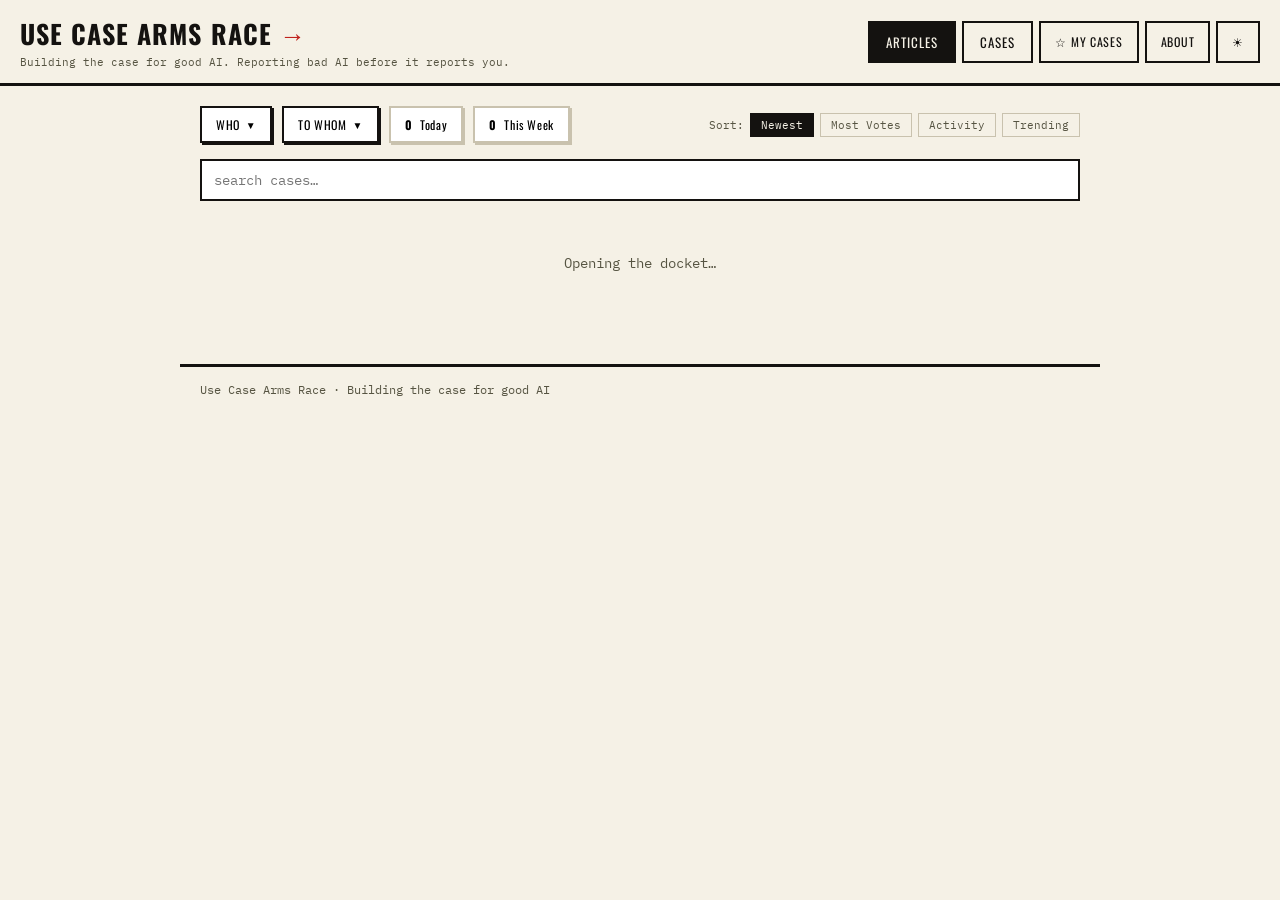
==== index.html @ 47bb909d "UI: popup filters for WHO/TO WHOM, time filters for Today/Week" ====
<!DOCTYPE html>
<html lang="en">
<head>
<meta charset="utf-8">
<meta name="viewport" content="width=device-width, initial-scale=1">
<title>Use Case Arms Race · Building the case for AI</title>
<meta name="description" content="A public docket of AI deployments. Every use case is a case. Every news article is evidence.">
<link rel="preconnect" href="https://fonts.googleapis.com">
<link href="https://fonts.googleapis.com/css2?family=Oswald:wght@500;700&family=Archivo:wght@400;600&family=IBM+Plex+Mono:wght@400;600&display=swap" rel="stylesheet">
<style>
:root{
  --paper:#F5F1E6;
  --ink:#141210;
  --stamp:#C0221C;
  --olive:#565442;
  --line:#C9C2AE;
  --good:#2E6B3F;
  --evil:#8B0000;
  --card:#fff;
  --case-bg:#FFFEF8;
  --case-tab:#D4A84C;
  --article-bg:#fff;
}
[data-theme="dark"]{
  --paper:#141210;
  --ink:#E8E4DC;
  --stamp:#E85A4F;
  --olive:#A8A090;
  --line:#3A3632;
  --good:#4CAF50;
  --evil:#FF6B6B;
  --card:#1E1C18;
  --case-bg:#1A1815;
  --case-tab:#B8860B;
  --article-bg:#1E1C18;
}
*{box-sizing:border-box;margin:0;padding:0}
body{background:var(--paper);color:var(--ink);font-family:'Archivo',sans-serif;font-size:16px;line-height:1.5;
  transition:background .3s,color .3s}
a{color:inherit}
.mono{font-family:'IBM Plex Mono',monospace;font-size:12.5px;letter-spacing:.02em}
.disp{font-family:'Oswald',sans-serif;text-transform:uppercase;letter-spacing:.03em}

header{border-bottom:3px solid var(--ink);padding:14px 20px;display:flex;align-items:center;gap:10px;flex-wrap:wrap;
  justify-content:space-between}
.brand{display:flex;flex-direction:column;gap:2px}
header h1{font-family:'Oswald',sans-serif;font-weight:700;font-size:22px;letter-spacing:.04em;white-space:nowrap}
@media(min-width:600px){header h1{font-size:26px}}
header h1 span{color:var(--stamp)}
header .tag{font-family:'IBM Plex Mono',monospace;font-size:11px;color:var(--olive);line-height:1.3}
header .tag .line2{display:block}
@media(min-width:480px){header .tag .line2{display:inline}}
.hdr-btns{display:flex;gap:6px;flex-shrink:0;flex-wrap:wrap}
.hdr-btn{background:none;border:2px solid var(--ink);color:var(--ink);padding:5px 10px;cursor:pointer;
  font-family:'Oswald',sans-serif;font-size:11px;letter-spacing:.06em;text-transform:uppercase;white-space:nowrap}
@media(min-width:600px){.hdr-btn{padding:6px 14px;font-size:12px}}
.hdr-btn:hover{background:var(--ink);color:var(--paper)}
.hdr-btn.tab.on{background:var(--ink);color:var(--paper)}
.hdr-btn.admin{border-color:var(--stamp);color:var(--stamp)}
main{max-width:920px;margin:0 auto;padding:16px}
@media(min-width:600px){main{padding:20px}}

/* My Cases panel - centered modal */
#myCasesPanel{position:fixed;top:50%;left:50%;transform:translate(-50%,-50%) scale(0.95);width:400px;max-width:90vw;
  max-height:85vh;background:var(--card);border:3px solid var(--ink);z-index:1000;overflow-y:auto;padding:20px;
  opacity:0;pointer-events:none;transition:opacity .2s ease, transform .2s ease;box-shadow:8px 8px 0 rgba(0,0,0,.3)}
#myCasesPanel.open{opacity:1;pointer-events:auto;transform:translate(-50%,-50%) scale(1)}
#myCasesPanel h2{font-family:'Oswald',sans-serif;font-size:18px;margin-bottom:12px;display:flex;justify-content:space-between;align-items:center}
#myCasesPanel .close-btn{background:none;border:none;font-size:24px;cursor:pointer;color:var(--ink)}
#myCasesPanel .share-box{background:var(--paper);border:2px dashed var(--line);padding:16px;margin-bottom:16px;text-align:center}
#myCasesPanel .share-box p{font-size:12px;color:var(--olive);margin-bottom:10px}
#myCasesPanel .share-btn{background:var(--stamp);color:#fff;border:none;padding:10px 20px;cursor:pointer;
  font-family:'Oswald',sans-serif;font-size:12px;letter-spacing:.05em;margin:4px}
#myCasesPanel .share-btn:hover{background:var(--ink)}
#myCasesPanel #qrCode{margin:12px auto;display:none}
#myCasesPanel #qrCode.show{display:block}
#myCasesPanel .my-case{padding:10px 0;border-bottom:1px solid var(--line);cursor:pointer}
#myCasesPanel .my-case:hover{background:var(--paper)}
#myCasesPanel .my-case .num{font-family:'IBM Plex Mono',monospace;font-size:10px;color:var(--stamp)}
#myCasesPanel .my-case .title{font-size:13px;margin-top:2px}
#panelOverlay{position:fixed;top:0;left:0;width:100%;height:100%;background:rgba(0,0,0,.4);z-index:999;display:none}
#panelOverlay.open{display:block}

/* Filter Section - Popup buttons + time filters */
#filterSection{margin-bottom:16px;display:flex;gap:10px;flex-wrap:wrap;align-items:center}
.filter-popup-btn{background:var(--card);border:2px solid var(--ink);padding:8px 14px;cursor:pointer;
  font-family:'Oswald',sans-serif;font-size:12px;letter-spacing:.05em;display:flex;align-items:center;gap:6px;
  position:relative;box-shadow:2px 2px 0 var(--ink)}
.filter-popup-btn:hover{background:var(--paper)}
.filter-popup-btn.active{background:var(--ink);color:var(--paper)}
.filter-popup-btn .arrow{font-size:10px;transition:transform .2s}
.filter-popup-btn.open .arrow{transform:rotate(180deg)}
.filter-popup-btn .badge{background:var(--stamp);color:#fff;font-size:9px;padding:2px 6px;border-radius:10px;margin-left:4px}

/* Filter dropdowns */
.filter-dropdown{position:absolute;top:100%;left:0;min-width:200px;max-height:300px;overflow-y:auto;
  background:var(--card);border:2px solid var(--ink);box-shadow:4px 4px 0 var(--ink);z-index:100;
  display:none;margin-top:4px}
.filter-dropdown.open{display:block}
.filter-dropdown .filter-item{padding:10px 14px;cursor:pointer;font-family:'Archivo',sans-serif;font-size:13px;
  border-bottom:1px solid var(--line);display:flex;justify-content:space-between;align-items:center}
.filter-dropdown .filter-item:hover{background:var(--paper)}
.filter-dropdown .filter-item.on{background:var(--stamp);color:#fff}
.filter-dropdown .filter-item .count{font-family:'IBM Plex Mono',monospace;font-size:11px;opacity:.7}

/* Time filter buttons */
.time-filter{background:var(--card);border:2px solid var(--line);padding:8px 14px;cursor:pointer;
  font-family:'Oswald',sans-serif;font-size:12px;letter-spacing:.05em;box-shadow:2px 2px 0 var(--line)}
.time-filter:hover{border-color:var(--ink);box-shadow:2px 2px 0 var(--ink)}
.time-filter.on{background:var(--ink);color:var(--paper);border-color:var(--ink)}
.time-filter .num{font-weight:700;margin-right:4px}

#sortBar{display:flex;gap:6px;flex-wrap:wrap;align-items:center;margin-left:auto}
.sort-label{font-family:'IBM Plex Mono',monospace;font-size:11px;color:var(--olive)}
.sort-btn{background:none;border:1.5px solid var(--line);padding:4px 10px;font-family:'IBM Plex Mono',monospace;
  font-size:11px;cursor:pointer;color:var(--olive)}
.sort-btn:hover{border-color:var(--ink);color:var(--ink)}
.sort-btn.on{background:var(--ink);color:var(--paper);border-color:var(--ink)}

/* controls */
#controls{display:flex;gap:8px;align-items:center;margin-bottom:12px;flex-wrap:wrap}
#q{flex:1;min-width:220px;border:2px solid var(--ink);background:var(--card);color:var(--ink);padding:10px 12px;
  font-family:'IBM Plex Mono',monospace;font-size:14px}
#q:focus{outline:3px solid var(--stamp);outline-offset:1px}
.tab{border:2px solid var(--ink);background:transparent;color:var(--ink);padding:9px 16px;cursor:pointer;
  font-family:'Oswald',sans-serif;font-size:13px;letter-spacing:.08em;text-transform:uppercase}
.tab.on{background:var(--ink);color:var(--paper)}

/* ═══════════════════════════════════════════════════════════════════════════
   ARTICLE CARDS - Evidence filed into cases
   ═══════════════════════════════════════════════════════════════════════════ */
.article{background:var(--article-bg);border:1px solid var(--line);margin:12px 0;position:relative;
  box-shadow:2px 2px 0 var(--line);cursor:pointer}
.article:hover{box-shadow:3px 3px 0 var(--stamp)}
.article-inner{padding:16px 16px 12px;display:grid;grid-template-columns:80px 1fr;gap:14px}

/* Red filing stamp */
.article-stamp{background:var(--stamp);color:#fff;padding:8px 6px;text-align:center;
  font-family:'Oswald',sans-serif;transform:rotate(-3deg);align-self:start;line-height:1.1}
.article-stamp .label{font-size:8px;letter-spacing:.15em;opacity:.9}
.article-stamp .date{font-size:14px;font-weight:700;margin-top:2px}
.article-stamp .src{font-size:9px;margin-top:4px;opacity:.85;max-width:70px;overflow:hidden;text-overflow:ellipsis;white-space:nowrap}

.article-body h3{font-size:16px;font-weight:600;margin-bottom:4px;line-height:1.3}
.article-body .case-link{font-family:'Oswald',sans-serif;font-size:12px;letter-spacing:.05em;color:var(--olive);
  text-transform:uppercase;margin-bottom:6px;display:inline-block}
.article-body .case-link:hover{color:var(--stamp)}
.article-body p{font-size:14px;color:var(--olive);margin-bottom:8px;line-height:1.5}
.article-body .source-link{font-family:'IBM Plex Mono',monospace;font-size:11px;color:var(--stamp);
  text-decoration:none;display:inline-flex;align-items:center;gap:4px}
.article-body .source-link:hover{text-decoration:underline}

/* Action bar for articles */
.article-actions{display:flex;gap:6px;padding:10px 16px;border-top:1px dashed var(--line);background:rgba(0,0,0,.02)}
.act-btn{background:none;border:1.5px solid var(--ink);color:var(--ink);padding:5px 10px;cursor:pointer;
  font-family:'IBM Plex Mono',monospace;font-size:11px;display:flex;align-items:center;gap:4px}
.act-btn:hover{background:var(--ink);color:var(--paper)}
.act-btn.good{border-color:var(--good);color:var(--good)}
.act-btn.good:hover,.act-btn.good.on{background:var(--good);color:#fff}
.act-btn.evil{border-color:var(--evil);color:var(--evil)}
.act-btn.evil:hover,.act-btn.evil.on{background:var(--evil);color:#fff}
.act-btn.fake{border-color:var(--olive);color:var(--olive)}
.act-btn.fake:hover,.act-btn.fake.on{background:var(--olive);color:#fff}
.act-btn.track.on{background:var(--ink);color:var(--paper)}

/* ═══════════════════════════════════════════════════════════════════════════
   CASE CARDS - The docket folders
   ═══════════════════════════════════════════════════════════════════════════ */
.case-card{background:var(--case-bg);border:2px solid var(--ink);margin:14px 0;position:relative;
  box-shadow:4px 4px 0 var(--ink)}
.case-card::before{content:'';position:absolute;top:-12px;left:20px;right:60%;height:12px;
  background:var(--case-tab);border:2px solid var(--ink);border-bottom:none;border-radius:4px 4px 0 0}
.case-card-inner{padding:20px}
.case-card .case-num{font-family:'Oswald',sans-serif;font-size:13px;color:var(--stamp);letter-spacing:.1em}
.case-card h2{font-family:'Oswald',sans-serif;font-size:20px;text-transform:uppercase;margin:4px 0 8px;line-height:1.2}
.case-card .case-meta{font-family:'IBM Plex Mono',monospace;font-size:12px;color:var(--olive);margin-bottom:12px}
.case-card-actions{display:flex;gap:8px;flex-wrap:wrap;padding:14px 20px;border-top:2px solid var(--ink);background:rgba(0,0,0,.03)}

/* Case rows in list view */
.caserow{border:2px solid var(--ink);background:var(--case-bg);margin:10px 0;padding:14px 16px;
  cursor:pointer;position:relative;box-shadow:3px 3px 0 var(--ink)}
.caserow::before{content:'';position:absolute;top:-8px;left:16px;width:50px;height:8px;
  background:var(--case-tab);border:2px solid var(--ink);border-bottom:none;border-radius:3px 3px 0 0}
.caserow:hover{box-shadow:4px 4px 0 var(--stamp)}
.caserow .num{font-family:'Oswald',sans-serif;color:var(--stamp);font-weight:700;font-size:12px;letter-spacing:.1em}
.caserow .t{font-family:'Oswald',sans-serif;font-size:15px;text-transform:uppercase;margin:4px 0}
.caserow .c{font-family:'IBM Plex Mono',monospace;font-size:11px;color:var(--olive)}

/* ═══════════════════════════════════════════════════════════════════════════
   DRAWER PANEL
   ═══════════════════════════════════════════════════════════════════════════ */
#drawer{position:fixed;inset:0;background:rgba(20,18,16,.65);display:none;z-index:10;
  justify-content:center;align-items:flex-start;padding:20px}
#drawer.open{display:flex}
#dpanel{width:min(720px,95%);max-height:calc(100vh - 40px);background:var(--paper);
  border:3px solid var(--ink);overflow-y:auto;padding:0;box-shadow:8px 8px 0 rgba(0,0,0,.3)}
.drawer-header{padding:16px 20px;border-bottom:2px solid var(--ink);display:flex;justify-content:space-between;align-items:center}
.drawer-header .close{font-family:'IBM Plex Mono',monospace;border:2px solid var(--ink);
  background:transparent;color:var(--ink);padding:4px 10px;cursor:pointer}
.drawer-header .close:hover{background:var(--ink);color:var(--paper)}
.drawer-body{padding:20px}

/* Article detail in drawer */
.article-detail{background:var(--article-bg);border:2px solid var(--ink);padding:20px;margin-bottom:20px}
.article-detail .stamp-row{display:flex;gap:12px;align-items:center;margin-bottom:12px}
.article-detail .stamp-badge{background:var(--stamp);color:#fff;padding:6px 12px;font-family:'Oswald',sans-serif;
  font-size:11px;letter-spacing:.1em}
.article-detail h3{font-size:20px;margin-bottom:10px;line-height:1.3}
.article-detail .summary{font-size:15px;color:var(--olive);margin-bottom:12px;line-height:1.6}
.article-detail .quote{border-left:4px solid var(--stamp);padding-left:14px;font-style:italic;
  margin:16px 0;color:var(--ink);font-size:14px}
.article-detail .read-link{display:inline-block;margin-top:8px;padding:8px 16px;background:var(--ink);
  color:var(--paper);text-decoration:none;font-family:'Oswald',sans-serif;font-size:13px;letter-spacing:.08em}
.article-detail .read-link:hover{background:var(--stamp)}

/* Sections */
.sect{font-family:'Oswald',sans-serif;font-size:13px;letter-spacing:.12em;text-transform:uppercase;
  color:var(--olive);margin:24px 0 10px;border-bottom:2px solid var(--ink);padding-bottom:6px}

/* Comments */
.comment-form{display:flex;gap:8px;margin-bottom:16px}
.comment-form textarea{flex:1;padding:10px;border:2px solid var(--ink);background:var(--card);
  font-family:'IBM Plex Mono',monospace;font-size:13px;color:var(--ink);resize:vertical}
.comment-submit{background:var(--ink);color:var(--paper);border:none;padding:10px 16px;cursor:pointer;
  font-family:'Oswald',sans-serif;font-size:12px;letter-spacing:.08em;white-space:nowrap}
.comment-submit:hover{background:var(--stamp)}
.comment-submit:disabled{opacity:.5;cursor:not-allowed}
.comment{border:1px solid var(--line);padding:12px;margin-bottom:10px;background:var(--card)}
.comment-body{font-size:14px;line-height:1.5;margin-bottom:8px}
.comment-actions{display:flex;gap:6px;align-items:center;flex-wrap:wrap}
.cm-btn{background:none;border:1px solid var(--line);padding:3px 8px;cursor:pointer;
  font-family:'IBM Plex Mono',monospace;font-size:10px;display:flex;align-items:center;gap:3px}
.cm-btn:hover{border-color:var(--ink)}
.cm-btn.good{color:var(--good);border-color:var(--good)}
.cm-btn.good:hover,.cm-btn.good.on{background:var(--good);color:#fff}
.cm-btn.evil{color:var(--evil);border-color:var(--evil)}
.cm-btn.evil:hover,.cm-btn.evil.on{background:var(--evil);color:#fff}
.cm-btn.fake{color:var(--olive);border-color:var(--olive)}
.cm-btn.fake:hover,.cm-btn.fake.on{background:var(--olive);color:#fff}
.cm-btn.delete{color:var(--stamp);border-color:var(--stamp)}
.cm-btn.delete:hover{background:var(--stamp);color:#fff}

/* Submit correction modal */
#submitModal, #aboutModal{display:none;position:fixed;inset:0;background:rgba(20,18,16,.8);z-index:25;align-items:center;justify-content:center}
#submitModal.open, #aboutModal.open{display:flex}
.submit-box{max-width:520px;width:90%;background:var(--paper);border:3px solid var(--ink);padding:24px;max-height:90vh;overflow-y:auto}
.submit-box h3{font-family:'Oswald',sans-serif;font-size:20px;margin-bottom:16px}
.submit-box label{display:block;font-family:'Oswald',sans-serif;font-size:12px;letter-spacing:.1em;margin:12px 0 4px}
.submit-box input,.submit-box select,.submit-box textarea{width:100%;padding:10px;border:2px solid var(--ink);
  background:var(--card);font-family:'IBM Plex Mono',monospace;font-size:13px;color:var(--ink)}
.submit-box .action-type{display:flex;gap:8px;margin:16px 0}
.submit-box .action-type button{flex:1;padding:12px;border:2px solid var(--ink);background:none;cursor:pointer;
  font-family:'Oswald',sans-serif;font-size:12px;letter-spacing:.08em}
.submit-box .action-type button:hover,.submit-box .action-type button.on{background:var(--ink);color:var(--paper)}
.submit-box .btn-row{display:flex;gap:12px;margin-top:20px}
.submit-box .btn-row button{padding:12px 20px;font-family:'Oswald',sans-serif;font-size:14px;cursor:pointer}
.submit-box .primary{background:var(--ink);color:var(--paper);border:none}
.submit-box .secondary{background:none;border:2px solid var(--ink)}
#submitStatus{margin-top:12px;font-family:'IBM Plex Mono',monospace;font-size:12px}

.empty{padding:40px 0;text-align:center;font-family:'IBM Plex Mono',monospace;color:var(--olive);font-size:14px}
footer{max-width:920px;margin:30px auto;padding:14px 20px;border-top:3px solid var(--ink);
  font-family:'IBM Plex Mono',monospace;font-size:12px;color:var(--olive)}
</style>
</head>
<body>
<header>
  <div class="brand">
    <h1>USE CASE ARMS RACE<span> →</span></h1>
    <div class="tag">Building the case for good AI.<span class="line2"> Reporting bad AI before it reports you.</span></div>
  </div>
  <div class="hdr-btns">
    <button class="hdr-btn tab on" id="tab-articles">Articles</button>
    <button class="hdr-btn tab" id="tab-cases">Cases</button>
    <button class="hdr-btn" id="myCasesBtn">☆ My Cases</button>
    <button class="hdr-btn" id="aboutBtn">About</button>
    <button class="hdr-btn" id="themeToggle">☀</button>
    <button class="hdr-btn admin" id="adminBtn" style="display:none">ADMIN</button>
  </div>
</header>

<!-- My Cases panel -->
<div id="panelOverlay"></div>
<div id="myCasesPanel">
  <h2>MY CASE FILE <button class="close-btn" id="closeMyCases">×</button></h2>
  <div class="share-box">
    <p>Sync your case file to another device:</p>
    <button class="share-btn" id="showQRCode">📱 Show QR Code</button>
    <button class="share-btn" id="shareCaseFile">⛓ Copy Link</button>
    <canvas id="qrCode" width="180" height="180"></canvas>
    <div id="shareLink" style="margin-top:8px;font-family:'IBM Plex Mono',monospace;font-size:10px;word-break:break-all"></div>
  </div>
  <div id="myCasesList"><p style="color:var(--olive);font-size:12px">Track cases to build your file.</p></div>
</div>

<!-- About modal -->
<div id="aboutModal" class="modal">
  <div class="submit-box" style="max-width:500px;position:relative">
    <button class="close-btn" id="closeAboutX" style="position:absolute;top:10px;right:14px;background:none;border:none;font-size:24px;cursor:pointer;color:var(--ink)">×</button>
    <h3>ABOUT USE CASE ARMS RACE</h3>
    <p style="font-size:14px;line-height:1.6;margin-bottom:12px">
      <strong>The AI Arms Race is here.</strong> Every week, new AI systems are deployed to surveil, score, manipulate, and decide.
      This is the public docket—tracking what AI does to people, before it's normalized.
    </p>
    <p style="font-size:14px;line-height:1.6;margin-bottom:12px">
      <strong>Cases</strong> = VERB + OBJECT + INSTRUMENT<br>
      <em>"SURVEIL WORKERS · WITH EMOTION RECOGNITION"</em>
    </p>
    <p style="font-size:14px;line-height:1.6;margin-bottom:12px">
      <strong>Articles</strong> are news events filed as evidence. Vote good, evil, or fake. Track cases you care about.
      Submit corrections to improve the docket.
    </p>
    <p style="font-size:14px;line-height:1.6;margin-bottom:16px">
      <strong>Your case file is anonymous.</strong> Share it across devices without logging in.
      Report it before it reports you.
    </p>
    <button class="primary" id="closeAbout">GOT IT</button>
  </div>
</div>

<main>
  <div id="filterSection">
    <button class="filter-popup-btn" id="whoBtn">
      WHO <span class="arrow">▼</span>
      <div class="filter-dropdown" id="whoDropdown"></div>
    </button>
    <button class="filter-popup-btn" id="whomBtn">
      TO WHOM <span class="arrow">▼</span>
      <div class="filter-dropdown" id="whomDropdown"></div>
    </button>
    <button class="time-filter" id="todayFilter">
      <span class="num" id="todayNum">0</span> Today
    </button>
    <button class="time-filter" id="weekFilter">
      <span class="num" id="weekNum">0</span> This Week
    </button>
    <div id="sortBar">
      <span class="sort-label">Sort:</span>
      <button class="sort-btn on" data-sort="newest">Newest</button>
      <button class="sort-btn" data-sort="votes">Most Votes</button>
      <button class="sort-btn" data-sort="activity">Activity</button>
      <button class="sort-btn" data-sort="trending">Trending</button>
    </div>
  </div>

  <div id="controls">
    <input id="q" type="search" placeholder="search cases…" aria-label="Search">
  </div>

  <div id="feed"><div class="empty">Opening the docket…</div></div>
</main>

<footer>
  Use Case Arms Race · Building the case for good AI
</footer>

<div id="drawer" role="dialog" aria-modal="true">
  <div id="dpanel"></div>
</div>

<!-- Submit Correction Modal -->
<div id="submitModal">
  <div class="submit-box">
    <h3>SUBMIT CORRECTION</h3>
    <p style="font-size:13px;color:var(--olive);margin-bottom:16px">Suggest a better case title for this article.</p>

    <label>VERB (what the AI does)</label>
    <input id="subVerb" type="text" placeholder="e.g., surveil, generate, moderate">

    <label>OBJECT (who/what is affected)</label>
    <input id="subObject" type="text" placeholder="e.g., workers, images, applicants">

    <label>INSTRUMENT (the AI technology)</label>
    <input id="subInstrument" type="text" placeholder="e.g., facial recognition, large language models">

    <label>ACTION</label>
    <div class="action-type">
      <button data-action="correct" class="on">Correct this case</button>
      <button data-action="new">Create new case</button>
      <button data-action="copy">Copy to existing</button>
    </div>

    <div id="copyTarget" style="display:none">
      <label>TARGET CASE NUMBER</label>
      <input id="subTargetCase" type="number" placeholder="e.g., 142">
    </div>

    <label>REASON (optional)</label>
    <textarea id="subReason" rows="2" placeholder="Why is this better?"></textarea>

    <div class="btn-row">
      <button class="primary" id="submitCorrection">SUBMIT</button>
      <button class="secondary" id="cancelSubmit">CANCEL</button>
    </div>
    <div id="submitStatus"></div>
  </div>
</div>

<script type="module">
import { createClient } from 'https://esm.sh/@supabase/supabase-js@2';

const SUPABASE_URL = 'https://znhsnishdqrmumxbgobq.supabase.co';
const ANON_KEY = 'eyJhbGciOiJIUzI1NiIsInR5cCI6IkpXVCJ9.eyJpc3MiOiJzdXBhYmFzZSIsInJlZiI6InpuaHNuaXNoZHFybXVteGJnb2JxIiwicm9sZSI6ImFub24iLCJpYXQiOjE3ODQwNzEwNjMsImV4cCI6MjA5OTY0NzA2M30.k22R9kcbLCp9OyTVBb7DaUbk_Gdghnu-YGKUYc834Rs';

const sb = createClient(SUPABASE_URL, ANON_KEY);
const $ = s => document.querySelector(s);
const $$ = s => document.querySelectorAll(s);
let USER = null, MODE = 'articles', MY_VOTES = new Map(), MY_TRACKS = new Set();
let ALL_CASES = [], TOP_SUBJECTS = [], ACTIVE_TAG = null, SORT_BY = 'newest';

const esc = s => String(s ?? '').replace(/[&<>"']/g, c => ({'&':'&amp;','<':'&lt;','>':'&gt;','"':'&quot;',"'":'&#39;'}[c]));
const ago = d => { const s=(Date.now()-new Date(d))/1e3;
  if(s<3600) return `${Math.max(1,s/60|0)}m`; if(s<86400) return `${s/3600|0}h`; return `${s/86400|0}d`; };
const fmtDate = d => new Date(d).toLocaleDateString('en-US', {month:'short', day:'numeric'});

// Theme
function setTheme(t){
  document.body.dataset.theme = t;
  localStorage.setItem('ucar-theme', t);
  $('#themeToggle').textContent = t === 'dark' ? '☾' : '☀';
}
$('#themeToggle').onclick = () => setTheme(document.body.dataset.theme === 'dark' ? 'light' : 'dark');
setTheme(localStorage.getItem('ucar-theme') || 'light');

// My Cases Panel
$('#myCasesBtn').onclick = () => { $('#myCasesPanel').classList.add('open'); $('#panelOverlay').classList.add('open'); updateMyCasesList(); };
$('#closeMyCases').onclick = () => { $('#myCasesPanel').classList.remove('open'); $('#panelOverlay').classList.remove('open'); };
$('#panelOverlay').onclick = () => { $('#myCasesPanel').classList.remove('open'); $('#panelOverlay').classList.remove('open'); };

function updateMyCasesList(){
  const list = $('#myCasesList');
  if(MY_TRACKS.size === 0){
    list.innerHTML = '<p style="color:var(--olive);font-size:12px">Track cases to build your file.</p>';
    return;
  }
  const tracked = ALL_CASES.filter(c => MY_TRACKS.has(c.id));
  list.innerHTML = tracked.map(c => `
    <div class="my-case" data-case="${c.id}">
      <div class="num">CASE #${c.case_number}</div>
      <div class="title">${esc(c.title_render)}</div>
    </div>
  `).join('') || '<p style="color:var(--olive);font-size:12px">Loading...</p>';
  list.querySelectorAll('.my-case').forEach(el => el.onclick = () => {
    $('#myCasesPanel').classList.remove('open');
    $('#panelOverlay').classList.remove('open');
    openCase(el.dataset.case);
  });
}

// Share case file - copy link
$('#shareCaseFile').onclick = () => {
  const ids = [...MY_TRACKS];
  if(ids.length === 0){ $('#shareLink').textContent = 'Track some cases first!'; return; }
  const code = btoa(JSON.stringify(ids)).replace(/=/g,'');
  const url = `${location.origin}?import=${code}`;
  navigator.clipboard.writeText(url).then(() => {
    $('#shareLink').innerHTML = `<span style="color:var(--good)">✓ Link copied!</span>`;
  }).catch(() => {
    $('#shareLink').textContent = url;
  });
};

// Share case file - QR code
$('#showQRCode').onclick = () => {
  const ids = [...MY_TRACKS];
  if(ids.length === 0){ $('#shareLink').textContent = 'Track some cases first!'; return; }
  const code = btoa(JSON.stringify(ids)).replace(/=/g,'');
  const url = `${location.origin}?import=${code}`;

  const canvas = $('#qrCode');
  canvas.classList.add('show');
  generateQR(canvas, url);
  $('#shareLink').innerHTML = `<span style="color:var(--olive)">Scan with your phone camera</span>`;
};

// Simple QR code generator (uses canvas)
function generateQR(canvas, text) {
  // Use a lightweight QR library loaded from CDN
  if(!window.QRCode) {
    const script = document.createElement('script');
    script.src = 'https://cdn.jsdelivr.net/npm/qrcode@1.5.3/build/qrcode.min.js';
    script.onload = () => QRCode.toCanvas(canvas, text, { width: 180, margin: 2 });
    document.head.appendChild(script);
  } else {
    QRCode.toCanvas(canvas, text, { width: 180, margin: 2 });
  }
}

// Import shared case file
const importParam = new URLSearchParams(location.search).get('import');
if(importParam){
  try {
    const ids = JSON.parse(atob(importParam));
    if(Array.isArray(ids)) ids.forEach(id => MY_TRACKS.add(id));
    localStorage.setItem('ucar-tracks', JSON.stringify([...MY_TRACKS]));
    history.replaceState(null, '', location.pathname);
  } catch(e){}
}

// About modal
$('#aboutBtn').onclick = () => $('#aboutModal').classList.add('open');
$('#closeAbout').onclick = () => $('#aboutModal').classList.remove('open');
$('#closeAboutX').onclick = () => $('#aboutModal').classList.remove('open');
$('#aboutModal').onclick = e => { if(e.target.id === 'aboutModal') $('#aboutModal').classList.remove('open'); };

// Admin
let ADMIN_KEY = localStorage.getItem('ucar-admin-key') || '';
if(ADMIN_KEY || location.search.includes('admin')) $('#adminBtn').style.display = 'block';

async function boot(){
  let { data:{ session } } = await sb.auth.getSession();
  if(!session) ({ data:{ session } } = await sb.auth.signInAnonymously());
  USER = session?.user ?? null;

  // Load all cases for My Cases panel
  const { data: cases } = await sb.from('cases')
    .select('id, case_number, title_render')
    .eq('status','live');
  ALL_CASES = cases || [];

  if(USER){
    const { data: v } = await sb.from('votes').select('case_id, kind');
    (v??[]).forEach(r => MY_VOTES.set(r.case_id, r.kind));
    const { data: t } = await sb.from('tracks').select('case_id');
    (t??[]).forEach(r => MY_TRACKS.add(r.case_id));
    // Also load from localStorage for cross-device sync
    try {
      const stored = JSON.parse(localStorage.getItem('ucar-tracks')||'[]');
      stored.forEach(id => MY_TRACKS.add(id));
    } catch(e){}
  }

  loadFilters();
  loadFeed();
}

// Filter state - WHO, TO WHOM popups + time filters
let ALL_COMPANIES = [], ALL_OBJECTS = [], TODAY_COUNT = 0, WEEK_COUNT = 0;
let ACTIVE_WHO = null, ACTIVE_WHOM = null, TIME_FILTER = null; // 'today' | 'week' | null

async function loadFilters(){
  const now = new Date();
  const todayStart = new Date(now.getFullYear(), now.getMonth(), now.getDate()).toISOString();
  const weekStart = new Date(now - 7*24*60*60*1000).toISOString();

  const [todayRes, weekRes, filingsRes, casesRes] = await Promise.all([
    sb.from('filings').select('id', {count:'exact', head:true}).eq('status','live').gte('created_at', todayStart),
    sb.from('filings').select('id', {count:'exact', head:true}).eq('status','live').gte('created_at', weekStart),
    sb.from('filings').select('subject').eq('status','live').not('subject','is',null),
    sb.from('cases').select('object_class_id, vocab_terms!cases_object_class_id_fkey(term)').eq('status','live')
  ]);

  TODAY_COUNT = todayRes.count || 0;
  WEEK_COUNT = weekRes.count || 0;

  // WHO - companies/subjects
  const subjectCounts = {};
  (filingsRes.data||[]).forEach(f => { if(f.subject) subjectCounts[f.subject] = (subjectCounts[f.subject]||0)+1; });
  ALL_COMPANIES = Object.entries(subjectCounts).sort((a,b)=>b[1]-a[1]);

  // TO WHOM - objects
  const objectCounts = {};
  (casesRes.data||[]).forEach(c => {
    const obj = c['vocab_terms!cases_object_class_id_fkey']?.term;
    if(obj) objectCounts[obj] = (objectCounts[obj]||0)+1;
  });
  ALL_OBJECTS = Object.entries(objectCounts).sort((a,b)=>b[1]-a[1]);

  renderFilters();
  wireFilterEvents();
}

function renderFilters(){
  // Update counts
  $('#todayNum').textContent = TODAY_COUNT;
  $('#weekNum').textContent = WEEK_COUNT;

  // WHO dropdown
  const whoDropdown = $('#whoDropdown');
  whoDropdown.innerHTML = ALL_COMPANIES.map(([name, count]) =>
    `<div class="filter-item ${ACTIVE_WHO===name?'on':''}" data-who="${esc(name)}">
      ${esc(name)} <span class="count">${count}</span>
    </div>`
  ).join('') || '<div class="filter-item" style="color:var(--olive)">No companies yet</div>';

  // TO WHOM dropdown
  const whomDropdown = $('#whomDropdown');
  whomDropdown.innerHTML = ALL_OBJECTS.map(([name, count]) =>
    `<div class="filter-item ${ACTIVE_WHOM===name?'on':''}" data-whom="${esc(name)}">
      ${esc(name)} <span class="count">${count}</span>
    </div>`
  ).join('') || '<div class="filter-item" style="color:var(--olive)">No objects yet</div>';

  // Update button states
  $('#whoBtn').classList.toggle('active', !!ACTIVE_WHO);
  $('#whomBtn').classList.toggle('active', !!ACTIVE_WHOM);
  $('#todayFilter').classList.toggle('on', TIME_FILTER === 'today');
  $('#weekFilter').classList.toggle('on', TIME_FILTER === 'week');

  // Add badges for active filters
  const whoBadge = ACTIVE_WHO ? `<span class="badge">${esc(ACTIVE_WHO)}</span>` : '';
  $('#whoBtn').innerHTML = `WHO ${whoBadge}<span class="arrow">▼</span><div class="filter-dropdown" id="whoDropdown">${whoDropdown.innerHTML}</div>`;

  const whomBadge = ACTIVE_WHOM ? `<span class="badge">${esc(ACTIVE_WHOM)}</span>` : '';
  $('#whomBtn').innerHTML = `TO WHOM ${whomBadge}<span class="arrow">▼</span><div class="filter-dropdown" id="whomDropdown">${whomDropdown.innerHTML}</div>`;

  wireDropdownClicks();
}

function wireFilterEvents(){
  // Popup toggles
  $('#whoBtn').onclick = (e) => {
    if(e.target.closest('.filter-dropdown')) return;
    e.stopPropagation();
    closeAllDropdowns();
    $('#whoBtn').classList.toggle('open');
    $('#whoDropdown').classList.toggle('open');
  };
  $('#whomBtn').onclick = (e) => {
    if(e.target.closest('.filter-dropdown')) return;
    e.stopPropagation();
    closeAllDropdowns();
    $('#whomBtn').classList.toggle('open');
    $('#whomDropdown').classList.toggle('open');
  };

  // Time filters
  $('#todayFilter').onclick = () => {
    TIME_FILTER = TIME_FILTER === 'today' ? null : 'today';
    renderFilters();
    loadFeed();
  };
  $('#weekFilter').onclick = () => {
    TIME_FILTER = TIME_FILTER === 'week' ? null : 'week';
    renderFilters();
    loadFeed();
  };

  // Close dropdowns on outside click
  document.addEventListener('click', closeAllDropdowns);
}

function wireDropdownClicks(){
  // WHO items
  $$('#whoDropdown .filter-item[data-who]').forEach(el => {
    el.onclick = (e) => {
      e.stopPropagation();
      ACTIVE_WHO = ACTIVE_WHO === el.dataset.who ? null : el.dataset.who;
      ACTIVE_TAG = ACTIVE_WHO; // For compatibility with existing feed filter
      closeAllDropdowns();
      renderFilters();
      loadFeed();
    };
  });
  // TO WHOM items
  $$('#whomDropdown .filter-item[data-whom]').forEach(el => {
    el.onclick = (e) => {
      e.stopPropagation();
      ACTIVE_WHOM = ACTIVE_WHOM === el.dataset.whom ? null : el.dataset.whom;
      ACTIVE_TAG = ACTIVE_WHOM; // For compatibility
      closeAllDropdowns();
      renderFilters();
      loadFeed();
    };
  });
}

function closeAllDropdowns(){
  $$('.filter-popup-btn').forEach(b => b.classList.remove('open'));
  $$('.filter-dropdown').forEach(d => d.classList.remove('open'));
}

// ═══════════════════════════════════════════════════════════════════════════
// ARTICLE CARD (for feed)
// ═══════════════════════════════════════════════════════════════════════════
function articleCard(a, c){
  const vote = c ? MY_VOTES.get(c.id) : null;
  const tracked = c ? MY_TRACKS.has(c.id) : false;
  const domain = a.source_domain || 'source';

  return `<div class="article" data-article="${a.id}" data-case="${c?.id || ''}">
    <div class="article-inner">
      <div class="article-stamp">
        <div class="label">FILED</div>
        <div class="date">${fmtDate(a.created_at)}</div>
        <div class="src">${esc(domain)}</div>
      </div>
      <div class="article-body">
        <a href="${esc(a.source_url)}" target="_blank" rel="noopener" class="source-link" onclick="event.stopPropagation()">
          ${esc(domain)} ↗
        </a>
        <h3>${esc(a.headline)}</h3>
        ${c ? `<a class="case-link" data-case="${c.id}">Case #${c.case_number}: ${esc(c.title_render)}</a>` : ''}
        <p>${esc(a.summary)}</p>
      </div>
    </div>
    <div class="article-actions">
      <button class="act-btn good ${vote==='good'?'on':''}" data-vote="good">👍 Good ${c?.good_votes||0}</button>
      <button class="act-btn evil ${vote==='evil'?'on':''}" data-vote="evil">👎 Evil ${c?.evil_votes||0}</button>
      <button class="act-btn fake ${vote==='fake'?'on':''}" data-vote="fake">🚫 Fake ${c?.fake_votes||0}</button>
      <button class="act-btn track ${tracked?'on':''}" data-action="track">☆ Track</button>
      <button class="act-btn" data-action="share">⛓ Share</button>
      <button class="act-btn" data-action="submit" style="margin-left:auto">✎ Submit</button>
    </div>
  </div>`;
}

// ═══════════════════════════════════════════════════════════════════════════
// CASE CARD (for cases list)
// ═══════════════════════════════════════════════════════════════════════════
function caseCard(c){
  const vote = MY_VOTES.get(c.id);
  const tracked = MY_TRACKS.has(c.id);

  return `<div class="caserow" data-case="${c.id}">
    <div class="num">CASE #${c.case_number}</div>
    <div class="t">${esc(c.title_render)}</div>
    <div class="c">${c.filing_count} article${c.filing_count===1?'':'s'} · ${c.good_votes} good / ${c.evil_votes} evil</div>
  </div>`;
}

// ═══════════════════════════════════════════════════════════════════════════
// FEED
// ═══════════════════════════════════════════════════════════════════════════
async function loadFeed(){
  const feed = $('#feed');
  const q = $('#q').value.trim();

  // Calculate time boundaries
  const now = new Date();
  const todayStart = new Date(now.getFullYear(), now.getMonth(), now.getDate()).toISOString();
  const weekStart = new Date(now - 7*24*60*60*1000).toISOString();

  if(q){
    const r = await fetch(`${SUPABASE_URL}/functions/v1/api?action=search`, {
      method:'POST',
      headers:{ 'content-type':'application/json', 'authorization':`Bearer ${ANON_KEY}`, 'apikey': ANON_KEY },
      body: JSON.stringify({ q })
    }).then(r=>r.json()).catch(()=>({results:[]}));
    feed.innerHTML = (r.results?.length)
      ? r.results.map(a => articleCard(a, a.cases)).join('')
      : `<div class="empty">No results for "${esc(q)}"</div>`;
    wireArticles(feed);
    return;
  }

  if(MODE === 'articles'){
    let query = sb.from('filings')
      .select('*, cases(id, case_number, title_render, good_votes, evil_votes, fake_votes, filing_count, last_filed_at, object_class_id, vocab_terms!cases_object_class_id_fkey(term))')
      .eq('status','live').limit(200);

    // Apply WHO filter (company/subject)
    if(ACTIVE_WHO) query = query.ilike('subject', `%${ACTIVE_WHO}%`);

    // Apply time filter
    if(TIME_FILTER === 'today') query = query.gte('created_at', todayStart);
    else if(TIME_FILTER === 'week') query = query.gte('created_at', weekStart);

    // Apply sort
    if(SORT_BY === 'newest') query = query.order('created_at', {ascending: false});
    else if(SORT_BY === 'votes') query = query.order('cases(good_votes)', {ascending: false, nullsFirst: false});
    else if(SORT_BY === 'activity') query = query.order('cases(filing_count)', {ascending: false, nullsFirst: false});
    else if(SORT_BY === 'trending') query = query.order('cases(last_filed_at)', {ascending: false, nullsFirst: false});

    let { data } = await query;

    // Apply TO WHOM filter client-side (object class)
    if(data && ACTIVE_WHOM){
      data = data.filter(a => {
        const objTerm = a.cases?.['vocab_terms!cases_object_class_id_fkey']?.term;
        return objTerm && objTerm.toLowerCase().includes(ACTIVE_WHOM.toLowerCase());
      });
    }

    // Client-side sort fallback for nested fields
    if(data && SORT_BY === 'votes') data.sort((a,b) => ((b.cases?.good_votes||0)+(b.cases?.evil_votes||0)) - ((a.cases?.good_votes||0)+(a.cases?.evil_votes||0)));
    if(data && SORT_BY === 'activity') data.sort((a,b) => (b.cases?.filing_count||0) - (a.cases?.filing_count||0));
    if(data && SORT_BY === 'trending') data.sort((a,b) => new Date(b.cases?.last_filed_at||0) - new Date(a.cases?.last_filed_at||0));

    const filterDesc = [ACTIVE_WHO, ACTIVE_WHOM, TIME_FILTER === 'today' ? 'today' : TIME_FILTER === 'week' ? 'this week' : null].filter(Boolean).join(', ');
    feed.innerHTML = (data?.length)
      ? data.map(a => articleCard(a, a.cases)).join('')
      : `<div class="empty">${filterDesc ? `No articles for ${filterDesc}` : 'No articles yet.'}</div>`;
    wireArticles(feed);
  } else {
    let query = sb.from('cases')
      .select('id, case_number, title_render, filing_count, good_votes, evil_votes, fake_votes, last_filed_at')
      .eq('status','live').limit(200);

    // Apply sort for cases view
    if(SORT_BY === 'newest') query = query.order('case_number', {ascending: false});
    else if(SORT_BY === 'votes') query = query.order('good_votes', {ascending: false});
    else if(SORT_BY === 'activity') query = query.order('filing_count', {ascending: false});
    else if(SORT_BY === 'trending') query = query.order('last_filed_at', {ascending: false, nullsFirst: false});

    const { data } = await query;
    feed.innerHTML = (data?.length)
      ? data.map(c => caseCard(c)).join('')
      : `<div class="empty">No cases yet.</div>`;
    feed.querySelectorAll('.caserow').forEach(el =>
      el.addEventListener('click', () => openCase(el.dataset.case)));
  }
}

function wireArticles(root){
  root.querySelectorAll('.article').forEach(el => {
    el.addEventListener('click', e => {
      if(e.target.closest('.article-actions') || e.target.closest('.case-link') || e.target.closest('.source-link')) return;
      openArticle(el.dataset.article);
    });
  });

  root.querySelectorAll('.case-link').forEach(el => {
    el.addEventListener('click', e => { e.stopPropagation(); openCase(el.dataset.case); });
  });

  root.querySelectorAll('[data-vote]').forEach(btn => {
    btn.addEventListener('click', async e => {
      e.stopPropagation();
      const caseId = btn.closest('.article').dataset.case;
      const kind = btn.dataset.vote;
      if(!USER || !caseId) return;

      if(MY_VOTES.get(caseId) === kind){
        await sb.from('votes').delete().eq('user_id',USER.id).eq('case_id',caseId);
        MY_VOTES.delete(caseId);
      } else {
        await sb.from('votes').upsert({ user_id: USER.id, case_id: caseId, kind });
        MY_VOTES.set(caseId, kind);
      }
      loadFeed();
    });
  });

  root.querySelectorAll('[data-action="track"]').forEach(btn => {
    btn.addEventListener('click', async e => {
      e.stopPropagation();
      const caseId = btn.closest('.article').dataset.case;
      if(!USER || !caseId) return;

      if(MY_TRACKS.has(caseId)){
        await sb.from('tracks').delete().eq('user_id',USER.id).eq('case_id',caseId);
        MY_TRACKS.delete(caseId);
      } else {
        await sb.from('tracks').upsert({ user_id: USER.id, case_id: caseId });
        MY_TRACKS.add(caseId);
      }
      // Save to localStorage for cross-device sync
      localStorage.setItem('ucar-tracks', JSON.stringify([...MY_TRACKS]));
      loadFeed();
    });
  });

  root.querySelectorAll('[data-action="share"]').forEach(btn => {
    btn.addEventListener('click', async e => {
      e.stopPropagation();
      const articleId = btn.closest('.article').dataset.article;
      const url = `${location.origin}?a=${articleId}`;
      try {
        await navigator.clipboard.writeText(url);
        btn.textContent = '✓ Copied';
        setTimeout(() => btn.textContent = '⛓ Share', 2000);
      } catch { alert(url); }
    });
  });

  root.querySelectorAll('[data-action="submit"]').forEach(btn => {
    btn.addEventListener('click', e => {
      e.stopPropagation();
      const el = btn.closest('.article');
      openSubmitModal(el.dataset.article, el.dataset.case);
    });
  });
}

// ═══════════════════════════════════════════════════════════════════════════
// ARTICLE DETAIL (drawer)
// ═══════════════════════════════════════════════════════════════════════════
async function openArticle(articleId){
  const panel = $('#dpanel');
  panel.innerHTML = `<div class="drawer-header"><span class="mono">Loading...</span><button class="close">✕</button></div>`;
  $('#drawer').classList.add('open');
  panel.querySelector('.close').onclick = () => $('#drawer').classList.remove('open');

  const { data: a } = await sb.from('filings')
    .select('*, cases(id, case_number, title_render, filing_count, first_filed_at, good_votes, evil_votes, fake_votes)')
    .eq('id', articleId).single();
  if(!a){ panel.innerHTML = `<div class="empty">Article not found.</div>`; return; }

  const c = a.cases;
  const vote = c ? MY_VOTES.get(c.id) : null;
  const tracked = c ? MY_TRACKS.has(c.id) : false;

  // Get other articles in same case
  const { data: others } = c ? await sb.from('filings')
    .select('id, headline, source_domain, created_at')
    .eq('case_id', c.id).neq('id', articleId).eq('status','live')
    .order('created_at',{ascending:false}).limit(10) : {data:[]};

  // Get similar cases
  const sim = c ? await fetch(`${SUPABASE_URL}/functions/v1/api?action=similar`, {
    method:'POST',
    headers:{ 'content-type':'application/json', 'authorization':`Bearer ${ANON_KEY}`, 'apikey': ANON_KEY },
    body: JSON.stringify({ case_id: c.id })
  }).then(r=>r.json()).catch(()=>({results:[]})) : {results:[]};

  panel.innerHTML = `
    <div class="drawer-header">
      <span class="mono">ARTICLE</span>
      <button class="close">✕ CLOSE</button>
    </div>
    <div class="drawer-body">
      <div class="article-detail">
        <div class="stamp-row">
          <div class="stamp-badge">FILED ${fmtDate(a.created_at)}</div>
          <span class="mono">${esc(a.source_domain)}</span>
        </div>
        <h3>${esc(a.headline)}</h3>
        <p class="summary">${esc(a.summary)}</p>
        ${a.article_quote ? `<div class="quote">"${esc(a.article_quote)}"</div>` : ''}
        <a href="${esc(a.source_url)}" target="_blank" rel="noopener" class="read-link">READ FULL ARTICLE ↗</a>
      </div>

      ${c ? `
      <div class="case-card">
        <div class="case-card-inner">
          <div class="case-num">CASE #${c.case_number}</div>
          <h2>${esc(c.title_render)}</h2>
          <div class="case-meta">${c.filing_count} article${c.filing_count===1?'':'s'} filed · opened ${ago(c.first_filed_at)} ago</div>
        </div>
        <div class="case-card-actions">
          <button class="act-btn good ${vote==='good'?'on':''}" data-vote="good" data-case="${c.id}">👍 Good ${c.good_votes}</button>
          <button class="act-btn evil ${vote==='evil'?'on':''}" data-vote="evil" data-case="${c.id}">👎 Evil ${c.evil_votes}</button>
          <button class="act-btn fake ${vote==='fake'?'on':''}" data-vote="fake" data-case="${c.id}">🚫 Fake ${c.fake_votes}</button>
          <button class="act-btn track ${tracked?'on':''}" data-action="track" data-case="${c.id}">${tracked?'★ Tracked':'☆ Track'}</button>
          <button class="act-btn" data-action="share-case" data-case="${c.id}">⛓ Share</button>
          <button class="act-btn" data-action="submit" data-article="${a.id}" data-case="${c.id}">✎ Submit</button>
        </div>
      </div>

      ${others?.length ? `
        <div class="sect">OTHER ARTICLES IN THIS CASE</div>
        ${others.map(o => `<div class="article" data-article="${o.id}" style="cursor:pointer;margin:8px 0">
          <div class="article-inner" style="grid-template-columns:1fr">
            <div class="article-body">
              <span class="mono">${fmtDate(o.created_at)} · ${esc(o.source_domain)}</span>
              <h3 style="font-size:14px;margin-top:4px">${esc(o.headline)}</h3>
            </div>
          </div>
        </div>`).join('')}
      ` : ''}

      <div class="sect">COMMENTS</div>
      <div id="commentsSection" data-case="${c.id}">
        <div class="comment-form">
          <textarea id="commentInput" placeholder="Add a comment..." rows="2"></textarea>
          <button class="comment-submit" id="postComment">Post</button>
        </div>
        <div id="commentsList"><div class="empty">Loading comments...</div></div>
      </div>

      <div class="sect">SIMILAR CASES</div>
      ${(sim.results??[]).length ? sim.results.map(s => `
        <div class="caserow" data-case="${s.id}" style="margin:8px 0">
          <div class="num">CASE #${s.case_number}</div>
          <div class="t" style="font-size:13px">${esc(s.title_render)}</div>
          <div class="c">${s.filing_count} articles · ${Math.round(s.sim*100)}% similar</div>
        </div>
      `).join('') : '<div class="empty">No similar cases yet.</div>'}
      ` : ''}
    </div>
  `;

  // Wire up panel interactions
  panel.querySelector('.close').onclick = () => $('#drawer').classList.remove('open');

  panel.querySelectorAll('.article[data-article]').forEach(el => {
    el.onclick = () => openArticle(el.dataset.article);
  });

  panel.querySelectorAll('.caserow[data-case]').forEach(el => {
    el.onclick = () => openCase(el.dataset.case);
  });

  panel.querySelectorAll('[data-vote]').forEach(btn => {
    btn.onclick = async () => {
      const caseId = btn.dataset.case;
      const kind = btn.dataset.vote;
      if(!USER) return;
      if(MY_VOTES.get(caseId) === kind){
        await sb.from('votes').delete().eq('user_id',USER.id).eq('case_id',caseId);
        MY_VOTES.delete(caseId);
      } else {
        await sb.from('votes').upsert({ user_id: USER.id, case_id: caseId, kind });
        MY_VOTES.set(caseId, kind);
      }
      openArticle(articleId);
    };
  });

  panel.querySelectorAll('[data-action="track"]').forEach(btn => {
    btn.onclick = async () => {
      const caseId = btn.dataset.case;
      if(!USER) return;
      if(MY_TRACKS.has(caseId)){
        await sb.from('tracks').delete().eq('user_id',USER.id).eq('case_id',caseId);
        MY_TRACKS.delete(caseId);
      } else {
        await sb.from('tracks').upsert({ user_id: USER.id, case_id: caseId });
        MY_TRACKS.add(caseId);
      }
      openArticle(articleId);
    };
  });

  panel.querySelectorAll('[data-action="share-case"]').forEach(btn => {
    btn.onclick = async () => {
      const caseId = btn.dataset.case;
      const { data: cData } = await sb.from('cases').select('case_number').eq('id', caseId).single();
      const url = `${location.origin}?c=${cData?.case_number}`;
      try {
        await navigator.clipboard.writeText(url);
        btn.textContent = '✓ Copied';
        setTimeout(() => btn.textContent = '⛓ Share', 2000);
      } catch { alert(url); }
    };
  });

  panel.querySelectorAll('[data-action="submit"]').forEach(btn => {
    btn.onclick = () => openSubmitModal(btn.dataset.article, btn.dataset.case);
  });

  // Load and wire comments
  if(c) loadComments(c.id, panel);
}

async function loadComments(caseId, panel){
  const list = panel.querySelector('#commentsList');
  if(!list) return;

  const { data: comments } = await sb.from('comments')
    .select('id, body, created_at, user_id')
    .eq('case_id', caseId)
    .eq('status', 'live')
    .order('created_at', {ascending: false})
    .limit(50);

  // Get user's comment votes
  let myCommentVotes = new Map();
  if(USER){
    const { data: cvotes } = await sb.from('comment_votes').select('comment_id, kind').eq('user_id', USER.id);
    (cvotes||[]).forEach(v => myCommentVotes.set(v.comment_id, v.kind));
  }

  if(!comments?.length){
    list.innerHTML = '<div class="empty">No comments yet. Be the first!</div>';
  } else {
    list.innerHTML = comments.map(cm => {
      const cvote = myCommentVotes.get(cm.id);
      return `
      <div class="comment" data-id="${cm.id}" data-user="${cm.user_id}">
        <div class="comment-body">${esc(cm.body)}</div>
        <div class="comment-actions">
          <button class="cm-btn good ${cvote==='good'?'on':''}" data-cvote="good">👍 ${cm.good_votes||0}</button>
          <button class="cm-btn evil ${cvote==='evil'?'on':''}" data-cvote="evil">👎 ${cm.evil_votes||0}</button>
          <button class="cm-btn fake ${cvote==='fake'?'on':''}" data-cvote="fake">🚫 ${cm.fake_votes||0}</button>
          <span class="mono" style="margin-left:auto">${ago(cm.created_at)} ago</span>
          ${cm.user_id === USER?.id ? '<button class="cm-btn delete">×</button>' : ''}
        </div>
      </div>
    `}).join('');

    // Wire comment vote buttons
    list.querySelectorAll('[data-cvote]').forEach(btn => {
      btn.onclick = async () => {
        if(!USER) return;
        const commentId = btn.closest('.comment').dataset.id;
        const kind = btn.dataset.cvote;
        const current = myCommentVotes.get(commentId);

        if(current === kind){
          await sb.from('comment_votes').delete().eq('user_id', USER.id).eq('comment_id', commentId);
        } else if(current){
          await sb.from('comment_votes').update({ kind }).eq('user_id', USER.id).eq('comment_id', commentId);
        } else {
          await sb.from('comment_votes').insert({ user_id: USER.id, comment_id: commentId, kind });
        }
        loadComments(caseId, panel);
      };
    });

    // Wire delete buttons
    list.querySelectorAll('.cm-btn.delete').forEach(btn => {
      btn.onclick = async () => {
        const commentId = btn.closest('.comment').dataset.id;
        await sb.from('comments').delete().eq('id', commentId);
        loadComments(caseId, panel);
      };
    });
  }

  // Wire post button
  const postBtn = panel.querySelector('#postComment');
  const input = panel.querySelector('#commentInput');
  if(postBtn && input){
    postBtn.onclick = async () => {
      const body = input.value.trim();
      if(!body || !USER) return;
      postBtn.disabled = true;
      postBtn.textContent = 'Posting...';
      await sb.from('comments').insert({ user_id: USER.id, case_id: caseId, body });
      input.value = '';
      postBtn.disabled = false;
      postBtn.textContent = 'Post';
      loadComments(caseId, panel);
    };
  }
}

// ═══════════════════════════════════════════════════════════════════════════
// CASE DETAIL (drawer)
// ═══════════════════════════════════════════════════════════════════════════
async function openCase(caseId){
  const panel = $('#dpanel');
  panel.innerHTML = `<div class="drawer-header"><span class="mono">Loading...</span><button class="close">✕</button></div>`;
  $('#drawer').classList.add('open');
  panel.querySelector('.close').onclick = () => $('#drawer').classList.remove('open');

  const [{ data: c }, { data: articles }, sim] = await Promise.all([
    sb.from('cases').select('*').eq('id', caseId).single(),
    sb.from('filings').select('id, headline, summary, source_url, source_domain, created_at')
      .eq('case_id', caseId).eq('status','live').order('created_at',{ascending:false}).limit(30),
    fetch(`${SUPABASE_URL}/functions/v1/api?action=similar`, {
      method:'POST',
      headers:{ 'content-type':'application/json', 'authorization':`Bearer ${ANON_KEY}`, 'apikey': ANON_KEY },
      body: JSON.stringify({ case_id: caseId })
    }).then(r=>r.json()).catch(()=>({results:[]})),
  ]);
  if(!c){ panel.innerHTML = `<div class="empty">Case not found.</div>`; return; }

  const vote = MY_VOTES.get(caseId);
  const tracked = MY_TRACKS.has(caseId);

  panel.innerHTML = `
    <div class="drawer-header">
      <span class="mono">CASE FILE</span>
      <button class="close">✕ CLOSE</button>
    </div>
    <div class="drawer-body">
      <div class="case-card">
        <div class="case-card-inner">
          <div class="case-num">CASE #${c.case_number}</div>
          <h2>${esc(c.title_render)}</h2>
          <div class="case-meta">${c.filing_count} article${c.filing_count===1?'':'s'} filed · opened ${ago(c.first_filed_at)} ago</div>
        </div>
        <div class="case-card-actions">
          <button class="act-btn good ${vote==='good'?'on':''}" data-vote="good">👍 Good ${c.good_votes}</button>
          <button class="act-btn evil ${vote==='evil'?'on':''}" data-vote="evil">👎 Evil ${c.evil_votes}</button>
          <button class="act-btn fake ${vote==='fake'?'on':''}" data-vote="fake">🚫 Fake ${c.fake_votes}</button>
          <button class="act-btn track ${tracked?'on':''}" data-action="track">${tracked?'★ Tracked':'☆ Track'}</button>
          <button class="act-btn" data-action="share">⛓ Share</button>
          <button class="act-btn" data-action="submit-case">✎ Submit</button>
        </div>
      </div>

      <div class="sect">ARTICLES FILED AS EVIDENCE</div>
      ${(articles??[]).map(a => `<div class="article" data-article="${a.id}" style="cursor:pointer;margin:10px 0">
        <div class="article-inner">
          <div class="article-stamp">
            <div class="label">FILED</div>
            <div class="date">${fmtDate(a.created_at)}</div>
          </div>
          <div class="article-body">
            <a href="${esc(a.source_url)}" target="_blank" class="source-link" onclick="event.stopPropagation()">${esc(a.source_domain)} ↗</a>
            <h3 style="font-size:15px">${esc(a.headline)}</h3>
            <p style="font-size:13px">${esc(a.summary)}</p>
          </div>
        </div>
      </div>`).join('') || '<div class="empty">No articles filed yet.</div>'}

      <div class="sect">COMMENTS</div>
      <div id="commentsSection" data-case="${caseId}">
        <div class="comment-form">
          <textarea id="commentInput" placeholder="Add a comment..." rows="2"></textarea>
          <button class="comment-submit" id="postComment">Post</button>
        </div>
        <div id="commentsList"><div class="empty">Loading comments...</div></div>
      </div>

      <div class="sect">SIMILAR CASES</div>
      ${(sim.results??[]).length ? sim.results.map(s => `
        <div class="caserow" data-case="${s.id}" style="margin:8px 0">
          <div class="num">CASE #${s.case_number}</div>
          <div class="t" style="font-size:13px">${esc(s.title_render)}</div>
          <div class="c">${s.filing_count} articles · ${Math.round(s.sim*100)}% similar</div>
        </div>
      `).join('') : '<div class="empty">No similar cases yet.</div>'}
    </div>
  `;

  panel.querySelector('.close').onclick = () => $('#drawer').classList.remove('open');

  panel.querySelectorAll('.article[data-article]').forEach(el => {
    el.onclick = e => {
      if(e.target.closest('.source-link')) return;
      openArticle(el.dataset.article);
    };
  });

  panel.querySelectorAll('.caserow[data-case]').forEach(el => {
    el.onclick = () => openCase(el.dataset.case);
  });

  panel.querySelectorAll('[data-vote]').forEach(btn => {
    btn.onclick = async () => {
      const kind = btn.dataset.vote;
      if(!USER) return;
      if(MY_VOTES.get(caseId) === kind){
        await sb.from('votes').delete().eq('user_id',USER.id).eq('case_id',caseId);
        MY_VOTES.delete(caseId);
      } else {
        await sb.from('votes').upsert({ user_id: USER.id, case_id: caseId, kind });
        MY_VOTES.set(caseId, kind);
      }
      openCase(caseId);
    };
  });

  panel.querySelector('[data-action="track"]').onclick = async () => {
    if(!USER) return;
    if(MY_TRACKS.has(caseId)){
      await sb.from('tracks').delete().eq('user_id',USER.id).eq('case_id',caseId);
      MY_TRACKS.delete(caseId);
    } else {
      await sb.from('tracks').upsert({ user_id: USER.id, case_id: caseId });
      MY_TRACKS.add(caseId);
    }
    openCase(caseId);
  };

  panel.querySelector('[data-action="share"]').onclick = async () => {
    const url = `${location.origin}?c=${c.case_number}`;
    try {
      await navigator.clipboard.writeText(url);
      panel.querySelector('[data-action="share"]').textContent = '✓ Copied';
    } catch { alert(url); }
  };

  panel.querySelector('[data-action="submit-case"]').onclick = () => {
    // For case-level submit, use first article or null
    const firstArticle = articles?.[0]?.id;
    openSubmitModal(firstArticle, caseId);
  };

  // Load comments
  loadComments(caseId, panel);
}

// ═══════════════════════════════════════════════════════════════════════════
// SUBMIT CORRECTION MODAL
// ═══════════════════════════════════════════════════════════════════════════
let SUBMIT_ARTICLE_ID = null;
let SUBMIT_CASE_ID = null;
let SUBMIT_ACTION = 'correct';

function openSubmitModal(articleId, caseId){
  SUBMIT_ARTICLE_ID = articleId;
  SUBMIT_CASE_ID = caseId;
  SUBMIT_ACTION = 'correct';

  $('#subVerb').value = '';
  $('#subObject').value = '';
  $('#subInstrument').value = '';
  $('#subReason').value = '';
  $('#subTargetCase').value = '';
  $('#submitStatus').textContent = '';
  $('#copyTarget').style.display = 'none';

  $$('.action-type button').forEach(b => b.classList.remove('on'));
  $('.action-type button[data-action="correct"]').classList.add('on');

  $('#submitModal').classList.add('open');
}

$$('.action-type button').forEach(btn => {
  btn.onclick = () => {
    $$('.action-type button').forEach(b => b.classList.remove('on'));
    btn.classList.add('on');
    SUBMIT_ACTION = btn.dataset.action;
    $('#copyTarget').style.display = SUBMIT_ACTION === 'copy' ? 'block' : 'none';
  };
});

$('#cancelSubmit').onclick = () => $('#submitModal').classList.remove('open');
$('#submitModal').onclick = e => { if(e.target.id === 'submitModal') $('#submitModal').classList.remove('open'); };

$('#submitCorrection').onclick = async () => {
  const verb = $('#subVerb').value.trim();
  const obj = $('#subObject').value.trim();
  const instrument = $('#subInstrument').value.trim();
  const reason = $('#subReason').value.trim();
  const targetCase = $('#subTargetCase').value.trim();
  const status = $('#submitStatus');

  if(!verb && !obj && !instrument){
    status.textContent = 'Please enter at least one term';
    status.style.color = 'var(--stamp)';
    return;
  }

  if(!USER){
    status.textContent = 'Please wait, signing in...';
    return;
  }

  status.textContent = 'Submitting...';
  status.style.color = 'var(--olive)';

  try {
    const { data: { session } } = await sb.auth.getSession();

    // Submit each non-empty term as a suggestion
    const suggestions = [];
    if(verb) suggestions.push({ kind: 'verb', suggested_term: verb.toLowerCase() });
    if(obj) suggestions.push({ kind: 'object_class', suggested_term: obj.toLowerCase() });
    if(instrument) suggestions.push({ kind: 'instrument', suggested_term: instrument.toLowerCase() });

    for(const sug of suggestions){
      await fetch(`${SUPABASE_URL}/functions/v1/api?action=suggest_vocab`, {
        method: 'POST',
        headers: {
          'content-type': 'application/json',
          'authorization': `Bearer ${session.access_token}`,
          'apikey': ANON_KEY
        },
        body: JSON.stringify({
          case_id: SUBMIT_CASE_ID,
          kind: sug.kind,
          suggested_term: sug.suggested_term,
          reason: `${SUBMIT_ACTION}: ${reason || 'User correction'}${SUBMIT_ACTION === 'copy' ? ` (target: case ${targetCase})` : ''}`
        })
      });
    }

    status.textContent = '✓ Correction submitted for review. Thank you!';
    status.style.color = 'var(--good)';
    setTimeout(() => $('#submitModal').classList.remove('open'), 2000);

  } catch(e) {
    status.textContent = 'Error: ' + e.message;
    status.style.color = 'var(--stamp)';
  }
};

// ═══════════════════════════════════════════════════════════════════════════
// ROUTING & EVENTS
// ═══════════════════════════════════════════════════════════════════════════
function checkRoute(){
  const sp = new URLSearchParams(location.search);
  if(sp.has('c')){
    sb.from('cases').select('id').eq('case_number', sp.get('c')).maybeSingle()
      .then(({data}) => { if(data?.id) openCase(data.id); });
  }
  if(sp.has('a')) openArticle(sp.get('a'));
}

$('#drawer').onclick = e => { if(e.target.id === 'drawer') $('#drawer').classList.remove('open'); };
document.onkeydown = e => { if(e.key === 'Escape'){ $('#drawer').classList.remove('open'); $('#submitModal').classList.remove('open'); $('#aboutModal').classList.remove('open'); }};

$('#tab-articles').onclick = () => { MODE='articles'; $('#tab-articles').classList.add('on'); $('#tab-cases').classList.remove('on'); loadFeed(); };
$('#tab-cases').onclick = () => { MODE='cases'; $('#tab-cases').classList.add('on'); $('#tab-articles').classList.remove('on'); loadFeed(); };

// Sort buttons
$$('.sort-btn').forEach(btn => {
  btn.onclick = () => {
    SORT_BY = btn.dataset.sort;
    $$('.sort-btn').forEach(b => b.classList.remove('on'));
    btn.classList.add('on');
    loadFeed();
  };
});

let qt; $('#q').oninput = () => { clearTimeout(qt); qt=setTimeout(loadFeed, 350); };

boot().then(checkRoute);
</script>
</body>
</html>
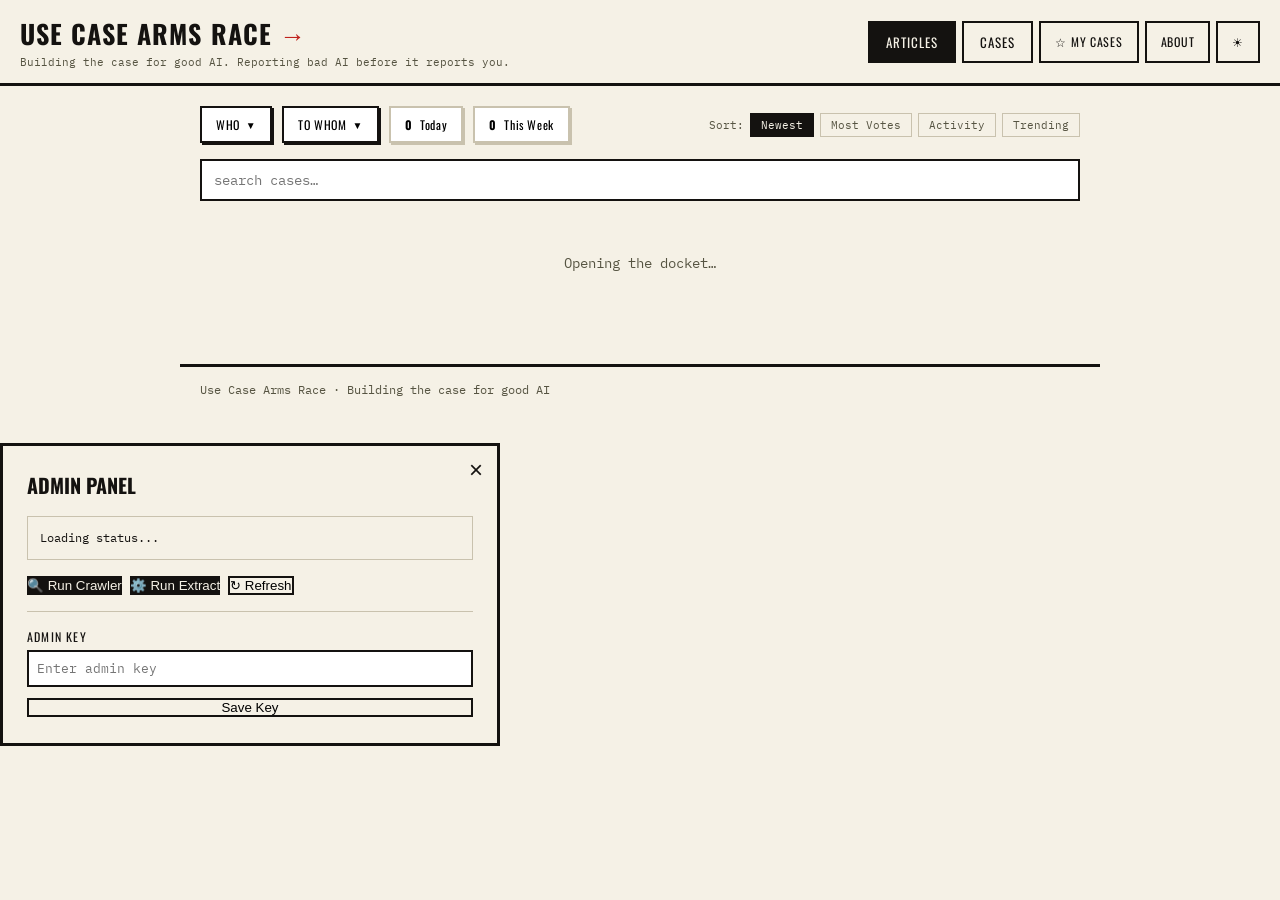
==== commit 731d0118: "Add admin panel + infinite scroll" ====
--- a/index.html
+++ b/index.html
@@ -396,6 +396,27 @@
   </div>
 </div>
 
+<!-- Admin Modal -->
+<div id="adminModal" class="modal">
+  <div class="submit-box" style="max-width:500px;position:relative">
+    <button class="close-btn" id="closeAdminX" style="position:absolute;top:10px;right:14px;background:none;border:none;font-size:24px;cursor:pointer;color:var(--ink)">×</button>
+    <h3>ADMIN PANEL</h3>
+    <div id="adminStatus" style="font-family:'IBM Plex Mono',monospace;font-size:12px;background:var(--paper);padding:12px;margin-bottom:16px;border:1px solid var(--line)">
+      Loading status...
+    </div>
+    <div style="display:flex;gap:8px;flex-wrap:wrap;margin-bottom:16px">
+      <button class="primary" id="runCrawler">🔍 Run Crawler</button>
+      <button class="primary" id="runExtract">⚙️ Run Extract</button>
+      <button class="secondary" id="refreshStatus">↻ Refresh</button>
+    </div>
+    <div id="adminLog" style="font-family:'IBM Plex Mono',monospace;font-size:11px;max-height:200px;overflow-y:auto;background:#111;color:#0f0;padding:10px;display:none"></div>
+    <hr style="margin:16px 0;border:none;border-top:1px solid var(--line)">
+    <label>ADMIN KEY</label>
+    <input id="adminKeyInput" type="password" placeholder="Enter admin key" style="width:100%;padding:8px;margin-bottom:8px;font-family:'IBM Plex Mono',monospace">
+    <button class="secondary" id="saveAdminKey" style="width:100%">Save Key</button>
+  </div>
+</div>
+
 <script type="module">
 import { createClient } from 'https://esm.sh/@supabase/supabase-js@2';
 
@@ -506,6 +527,92 @@
 // Admin
 let ADMIN_KEY = localStorage.getItem('ucar-admin-key') || '';
 if(ADMIN_KEY || location.search.includes('admin')) $('#adminBtn').style.display = 'block';
+
+// Admin modal functionality
+$('#adminBtn').onclick = () => {
+  $('#adminModal').classList.add('open');
+  $('#adminKeyInput').value = ADMIN_KEY;
+  refreshAdminStatus();
+};
+$('#closeAdminX').onclick = () => $('#adminModal').classList.remove('open');
+$('#adminModal').onclick = e => { if(e.target.id === 'adminModal') $('#adminModal').classList.remove('open'); };
+
+$('#saveAdminKey').onclick = () => {
+  ADMIN_KEY = $('#adminKeyInput').value.trim();
+  localStorage.setItem('ucar-admin-key', ADMIN_KEY);
+  $('#adminBtn').style.display = 'block';
+  adminLog('Admin key saved');
+};
+
+$('#refreshStatus').onclick = refreshAdminStatus;
+
+async function refreshAdminStatus(){
+  if(!ADMIN_KEY) {
+    $('#adminStatus').innerHTML = '<span style="color:var(--stamp)">Enter admin key to view status</span>';
+    return;
+  }
+  try {
+    const r = await fetch(`${SUPABASE_URL}/functions/v1/crawler?action=status`, {
+      headers: { 'x-admin-key': ADMIN_KEY }
+    });
+    const data = await r.json();
+    if(data.error) throw new Error(data.error);
+    const p = data.prospects || {};
+    $('#adminStatus').innerHTML = `
+      <strong>Prospects:</strong><br>
+      • Extracted: ${p.extracted || 0}<br>
+      • Promoted: ${p.promoted || 0} (pending extraction)<br>
+      • Skipped: ${p.skipped || 0}<br>
+      • Errors: ${p.error || 0}<br>
+      <strong>Cases:</strong> ${data.cases || 0} | <strong>Filings:</strong> ${data.filings || 0}
+    `;
+  } catch(e) {
+    $('#adminStatus').innerHTML = `<span style="color:var(--stamp)">Error: ${e.message}</span>`;
+  }
+}
+
+function adminLog(msg){
+  const log = $('#adminLog');
+  log.style.display = 'block';
+  log.innerHTML += `[${new Date().toLocaleTimeString()}] ${msg}\n`;
+  log.scrollTop = log.scrollHeight;
+}
+
+$('#runCrawler').onclick = async () => {
+  if(!ADMIN_KEY) return adminLog('No admin key');
+  adminLog('Starting crawler...');
+  try {
+    const r = await fetch(`${SUPABASE_URL}/functions/v1/crawler?action=run`, {
+      method: 'POST',
+      headers: { 'x-admin-key': ADMIN_KEY, 'Content-Type': 'application/json' },
+      body: '{}'
+    });
+    const data = await r.json();
+    adminLog(`Crawler done: ${data.discovered || 0} discovered, ${data.promoted || 0} promoted`);
+    refreshAdminStatus();
+  } catch(e) {
+    adminLog(`Error: ${e.message}`);
+  }
+};
+
+$('#runExtract').onclick = async () => {
+  if(!ADMIN_KEY) return adminLog('No admin key');
+  adminLog('Starting extraction...');
+  try {
+    const r = await fetch(`${SUPABASE_URL}/functions/v1/extract?action=run`, {
+      method: 'POST',
+      headers: { 'x-admin-key': ADMIN_KEY, 'Content-Type': 'application/json' },
+      body: '{"max": 10}'
+    });
+    const data = await r.json();
+    const extracted = (data.results || []).filter(r => r.result === 'extracted').length;
+    adminLog(`Extract done: ${data.processed || 0} processed, ${extracted} extracted`);
+    refreshAdminStatus();
+    loadFeed();
+  } catch(e) {
+    adminLog(`Error: ${e.message}`);
+  }
+};
 
 async function boot(){
   let { data:{ session } } = await sb.auth.getSession();
@@ -720,9 +827,18 @@
 }
 
 // ═══════════════════════════════════════════════════════════════════════════
-// FEED
+// FEED with infinite scroll
 // ═══════════════════════════════════════════════════════════════════════════
-async function loadFeed(){
+const PAGE_SIZE = 30;
+let FEED_OFFSET = 0;
+let FEED_LOADING = false;
+let FEED_HAS_MORE = true;
+let FEED_DATA = []; // cached data for client-side filtering
+
+async function loadFeed(append = false){
+  if(FEED_LOADING) return;
+  if(append && !FEED_HAS_MORE) return;
+
   const feed = $('#feed');
   const q = $('#q').value.trim();
 
@@ -730,6 +846,14 @@
   const now = new Date();
   const todayStart = new Date(now.getFullYear(), now.getMonth(), now.getDate()).toISOString();
   const weekStart = new Date(now - 7*24*60*60*1000).toISOString();
+
+  // Reset pagination on new search/filter
+  if(!append) {
+    FEED_OFFSET = 0;
+    FEED_HAS_MORE = true;
+    FEED_DATA = [];
+    feed.innerHTML = '<div class="loading">Loading...</div>';
+  }
 
   if(q){
     const r = await fetch(`${SUPABASE_URL}/functions/v1/api?action=search`, {
@@ -741,13 +865,17 @@
       ? r.results.map(a => articleCard(a, a.cases)).join('')
       : `<div class="empty">No results for "${esc(q)}"</div>`;
     wireArticles(feed);
+    FEED_HAS_MORE = false;
     return;
   }
+
+  FEED_LOADING = true;
 
   if(MODE === 'articles'){
     let query = sb.from('filings')
       .select('*, cases(id, case_number, title_render, good_votes, evil_votes, fake_votes, filing_count, last_filed_at, object_class_id, vocab_terms!cases_object_class_id_fkey(term))')
-      .eq('status','live').limit(200);
+      .eq('status','live')
+      .range(FEED_OFFSET, FEED_OFFSET + PAGE_SIZE - 1);
 
     // Apply WHO filter (company/subject)
     if(ACTIVE_WHO) query = query.ilike('subject', `%${ACTIVE_WHO}%`);
@@ -763,6 +891,10 @@
     else if(SORT_BY === 'trending') query = query.order('cases(last_filed_at)', {ascending: false, nullsFirst: false});
 
     let { data } = await query;
+
+    // Check if more data available
+    FEED_HAS_MORE = data && data.length === PAGE_SIZE;
+    FEED_OFFSET += data?.length || 0;
 
     // Apply TO WHOM filter client-side (object class)
     if(data && ACTIVE_WHOM){
@@ -777,15 +909,32 @@
     if(data && SORT_BY === 'activity') data.sort((a,b) => (b.cases?.filing_count||0) - (a.cases?.filing_count||0));
     if(data && SORT_BY === 'trending') data.sort((a,b) => new Date(b.cases?.last_filed_at||0) - new Date(a.cases?.last_filed_at||0));
 
+    FEED_DATA = append ? [...FEED_DATA, ...(data||[])] : (data||[]);
+
     const filterDesc = [ACTIVE_WHO, ACTIVE_WHOM, TIME_FILTER === 'today' ? 'today' : TIME_FILTER === 'week' ? 'this week' : null].filter(Boolean).join(', ');
-    feed.innerHTML = (data?.length)
-      ? data.map(a => articleCard(a, a.cases)).join('')
-      : `<div class="empty">${filterDesc ? `No articles for ${filterDesc}` : 'No articles yet.'}</div>`;
+
+    if(append) {
+      // Remove loading indicator and append new items
+      feed.querySelector('.load-more')?.remove();
+      const newHtml = (data||[]).map(a => articleCard(a, a.cases)).join('');
+      feed.insertAdjacentHTML('beforeend', newHtml);
+    } else {
+      feed.innerHTML = FEED_DATA.length
+        ? FEED_DATA.map(a => articleCard(a, a.cases)).join('')
+        : `<div class="empty">${filterDesc ? `No articles for ${filterDesc}` : 'No articles yet.'}</div>`;
+    }
+
+    // Add load more indicator
+    if(FEED_HAS_MORE) {
+      feed.insertAdjacentHTML('beforeend', '<div class="load-more" style="text-align:center;padding:20px;color:var(--olive);font-size:12px">Scroll for more...</div>');
+    }
+
     wireArticles(feed);
   } else {
     let query = sb.from('cases')
       .select('id, case_number, title_render, filing_count, good_votes, evil_votes, fake_votes, last_filed_at')
-      .eq('status','live').limit(200);
+      .eq('status','live')
+      .range(FEED_OFFSET, FEED_OFFSET + PAGE_SIZE - 1);
 
     // Apply sort for cases view
     if(SORT_BY === 'newest') query = query.order('case_number', {ascending: false});
@@ -794,13 +943,40 @@
     else if(SORT_BY === 'trending') query = query.order('last_filed_at', {ascending: false, nullsFirst: false});
 
     const { data } = await query;
-    feed.innerHTML = (data?.length)
-      ? data.map(c => caseCard(c)).join('')
-      : `<div class="empty">No cases yet.</div>`;
+
+    FEED_HAS_MORE = data && data.length === PAGE_SIZE;
+    FEED_OFFSET += data?.length || 0;
+
+    if(append) {
+      feed.querySelector('.load-more')?.remove();
+      const newHtml = (data||[]).map(c => caseCard(c)).join('');
+      feed.insertAdjacentHTML('beforeend', newHtml);
+    } else {
+      feed.innerHTML = (data?.length)
+        ? data.map(c => caseCard(c)).join('')
+        : `<div class="empty">No cases yet.</div>`;
+    }
+
+    if(FEED_HAS_MORE) {
+      feed.insertAdjacentHTML('beforeend', '<div class="load-more" style="text-align:center;padding:20px;color:var(--olive);font-size:12px">Scroll for more...</div>');
+    }
+
     feed.querySelectorAll('.caserow').forEach(el =>
       el.addEventListener('click', () => openCase(el.dataset.case)));
   }
-}
+
+  FEED_LOADING = false;
+}
+
+// Infinite scroll listener
+window.addEventListener('scroll', () => {
+  if(FEED_LOADING || !FEED_HAS_MORE) return;
+  const scrollBottom = window.innerHeight + window.scrollY;
+  const docHeight = document.documentElement.scrollHeight;
+  if(scrollBottom >= docHeight - 500) {
+    loadFeed(true); // append mode
+  }
+});
 
 function wireArticles(root){
   root.querySelectorAll('.article').forEach(el => {
@@ -1365,7 +1541,7 @@
 }
 
 $('#drawer').onclick = e => { if(e.target.id === 'drawer') $('#drawer').classList.remove('open'); };
-document.onkeydown = e => { if(e.key === 'Escape'){ $('#drawer').classList.remove('open'); $('#submitModal').classList.remove('open'); $('#aboutModal').classList.remove('open'); }};
+document.onkeydown = e => { if(e.key === 'Escape'){ $('#drawer').classList.remove('open'); $('#submitModal').classList.remove('open'); $('#aboutModal').classList.remove('open'); $('#adminModal').classList.remove('open'); }};
 
 $('#tab-articles').onclick = () => { MODE='articles'; $('#tab-articles').classList.add('on'); $('#tab-cases').classList.remove('on'); loadFeed(); };
 $('#tab-cases').onclick = () => { MODE='cases'; $('#tab-cases').classList.add('on'); $('#tab-articles').classList.remove('on'); loadFeed(); };
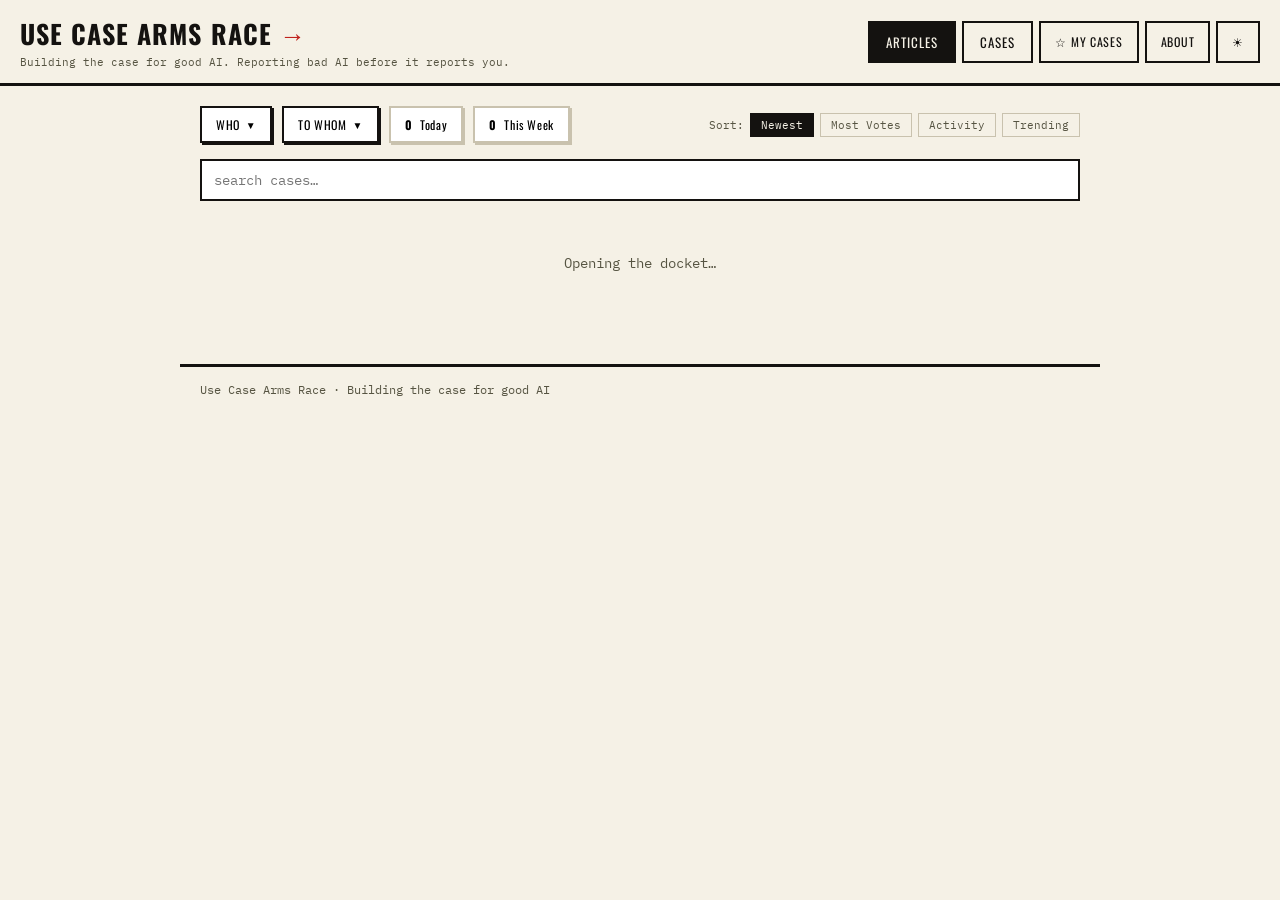
==== commit 2b8d4fa3: "Fix admin modal CSS" ====
--- a/index.html
+++ b/index.html
@@ -98,10 +98,10 @@
   display:none;margin-top:4px}
 .filter-dropdown.open{display:block}
 .filter-dropdown .filter-item{padding:10px 14px;cursor:pointer;font-family:'Archivo',sans-serif;font-size:13px;
-  border-bottom:1px solid var(--line);display:flex;justify-content:space-between;align-items:center}
+  border-bottom:1px solid var(--line);display:flex;justify-content:space-between;align-items:center;text-align:left}
 .filter-dropdown .filter-item:hover{background:var(--paper)}
 .filter-dropdown .filter-item.on{background:var(--stamp);color:#fff}
-.filter-dropdown .filter-item .count{font-family:'IBM Plex Mono',monospace;font-size:11px;opacity:.7}
+.filter-dropdown .filter-item .count{font-family:'IBM Plex Mono',monospace;font-size:11px;opacity:.7;margin-left:auto;padding-left:12px}
 
 /* Time filter buttons */
 .time-filter{background:var(--card);border:2px solid var(--line);padding:8px 14px;cursor:pointer;
@@ -241,8 +241,8 @@
 .cm-btn.delete:hover{background:var(--stamp);color:#fff}
 
 /* Submit correction modal */
-#submitModal, #aboutModal{display:none;position:fixed;inset:0;background:rgba(20,18,16,.8);z-index:25;align-items:center;justify-content:center}
-#submitModal.open, #aboutModal.open{display:flex}
+#submitModal, #aboutModal, #adminModal{display:none;position:fixed;inset:0;background:rgba(20,18,16,.8);z-index:25;align-items:center;justify-content:center}
+#submitModal.open, #aboutModal.open, #adminModal.open{display:flex}
 .submit-box{max-width:520px;width:90%;background:var(--paper);border:3px solid var(--ink);padding:24px;max-height:90vh;overflow-y:auto}
 .submit-box h3{font-family:'Oswald',sans-serif;font-size:20px;margin-bottom:16px}
 .submit-box label{display:block;font-family:'Oswald',sans-serif;font-size:12px;letter-spacing:.1em;margin:12px 0 4px}
@@ -665,10 +665,11 @@
   (filingsRes.data||[]).forEach(f => { if(f.subject) subjectCounts[f.subject] = (subjectCounts[f.subject]||0)+1; });
   ALL_COMPANIES = Object.entries(subjectCounts).sort((a,b)=>b[1]-a[1]);
 
-  // TO WHOM - objects
+  // TO WHOM - objects (from cases with vocab join)
   const objectCounts = {};
   (casesRes.data||[]).forEach(c => {
-    const obj = c['vocab_terms!cases_object_class_id_fkey']?.term;
+    // Supabase JS client returns nested object as 'vocab_terms' not with full FK path
+    const obj = c.vocab_terms?.term;
     if(obj) objectCounts[obj] = (objectCounts[obj]||0)+1;
   });
   ALL_OBJECTS = Object.entries(objectCounts).sort((a,b)=>b[1]-a[1]);
@@ -899,7 +900,7 @@
     // Apply TO WHOM filter client-side (object class)
     if(data && ACTIVE_WHOM){
       data = data.filter(a => {
-        const objTerm = a.cases?.['vocab_terms!cases_object_class_id_fkey']?.term;
+        const objTerm = a.cases?.vocab_terms?.term;
         return objTerm && objTerm.toLowerCase().includes(ACTIVE_WHOM.toLowerCase());
       });
     }
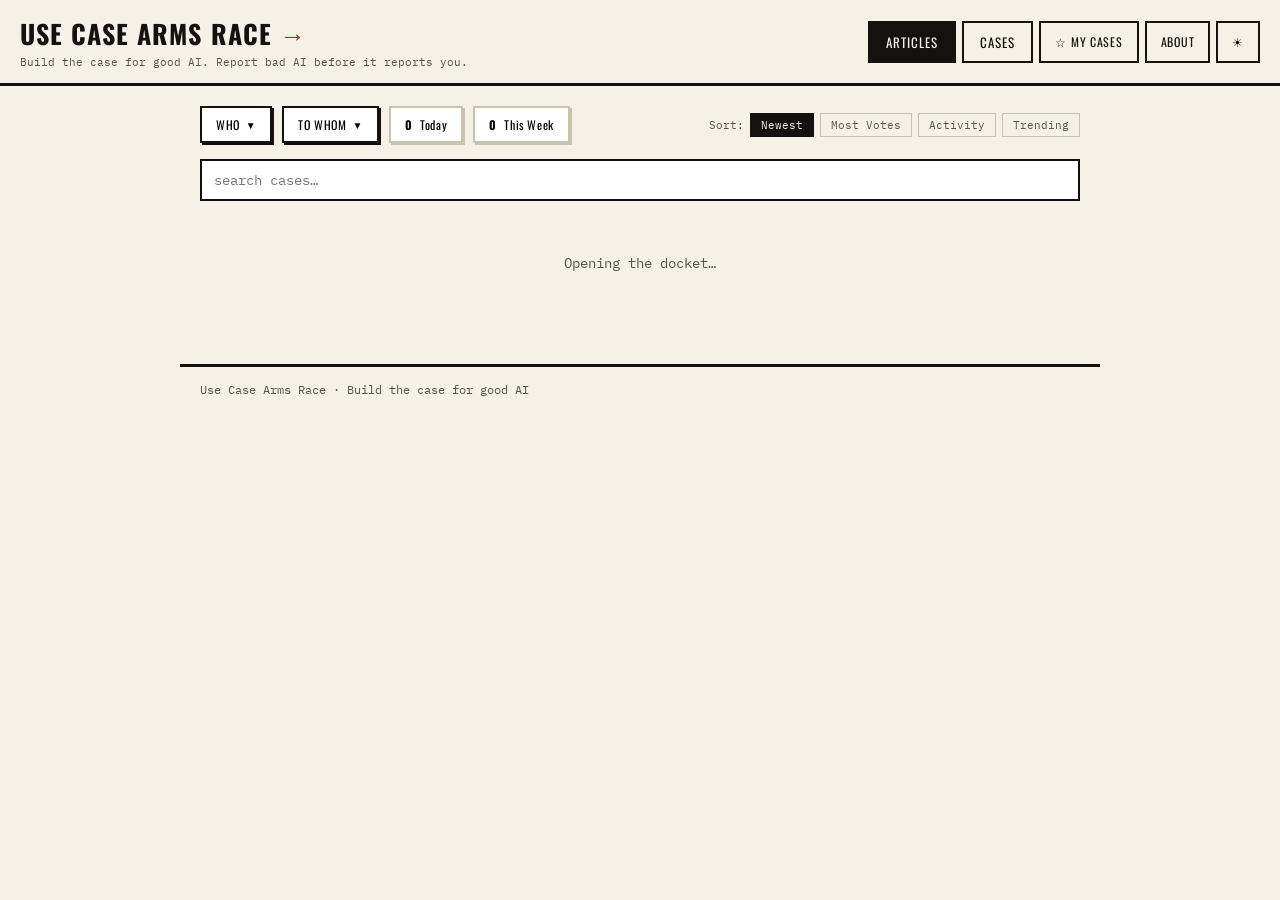
==== commit 02b393a7: "Fix tagline: Build/Report instead of Building/Reporting" ====
--- a/index.html
+++ b/index.html
@@ -3,7 +3,7 @@
 <head>
 <meta charset="utf-8">
 <meta name="viewport" content="width=device-width, initial-scale=1">
-<title>Use Case Arms Race · Building the case for AI</title>
+<title>Use Case Arms Race · Build the case for AI</title>
 <meta name="description" content="A public docket of AI deployments. Every use case is a case. Every news article is evidence.">
 <link rel="preconnect" href="https://fonts.googleapis.com">
 <link href="https://fonts.googleapis.com/css2?family=Oswald:wght@500;700&family=Archivo:wght@400;600&family=IBM+Plex+Mono:wght@400;600&display=swap" rel="stylesheet">
@@ -267,7 +267,7 @@
 <header>
   <div class="brand">
     <h1>USE CASE ARMS RACE<span> →</span></h1>
-    <div class="tag">Building the case for good AI.<span class="line2"> Reporting bad AI before it reports you.</span></div>
+    <div class="tag">Build the case for good AI.<span class="line2"> Report bad AI before it reports you.</span></div>
   </div>
   <div class="hdr-btns">
     <button class="hdr-btn tab on" id="tab-articles">Articles</button>
@@ -351,7 +351,7 @@
 </main>
 
 <footer>
-  Use Case Arms Race · Building the case for good AI
+  Use Case Arms Race · Build the case for good AI
 </footer>
 
 <div id="drawer" role="dialog" aria-modal="true">
@@ -526,16 +526,20 @@
 
 // Admin
 let ADMIN_KEY = localStorage.getItem('ucar-admin-key') || '';
-if(ADMIN_KEY || location.search.includes('admin')) $('#adminBtn').style.display = 'block';
+// Always show admin button if ?admin in URL or key exists
+if(ADMIN_KEY || location.search.includes('admin')) {
+  $('#adminBtn').style.display = 'block';
+}
 
 // Admin modal functionality
-$('#adminBtn').onclick = () => {
+$('#adminBtn').addEventListener('click', () => {
+  console.log('Admin button clicked');
   $('#adminModal').classList.add('open');
   $('#adminKeyInput').value = ADMIN_KEY;
   refreshAdminStatus();
-};
-$('#closeAdminX').onclick = () => $('#adminModal').classList.remove('open');
-$('#adminModal').onclick = e => { if(e.target.id === 'adminModal') $('#adminModal').classList.remove('open'); };
+});
+$('#closeAdminX').addEventListener('click', () => $('#adminModal').classList.remove('open'));
+$('#adminModal').addEventListener('click', e => { if(e.target.id === 'adminModal') $('#adminModal').classList.remove('open'); });
 
 $('#saveAdminKey').onclick = () => {
   ADMIN_KEY = $('#adminKeyInput').value.trim();
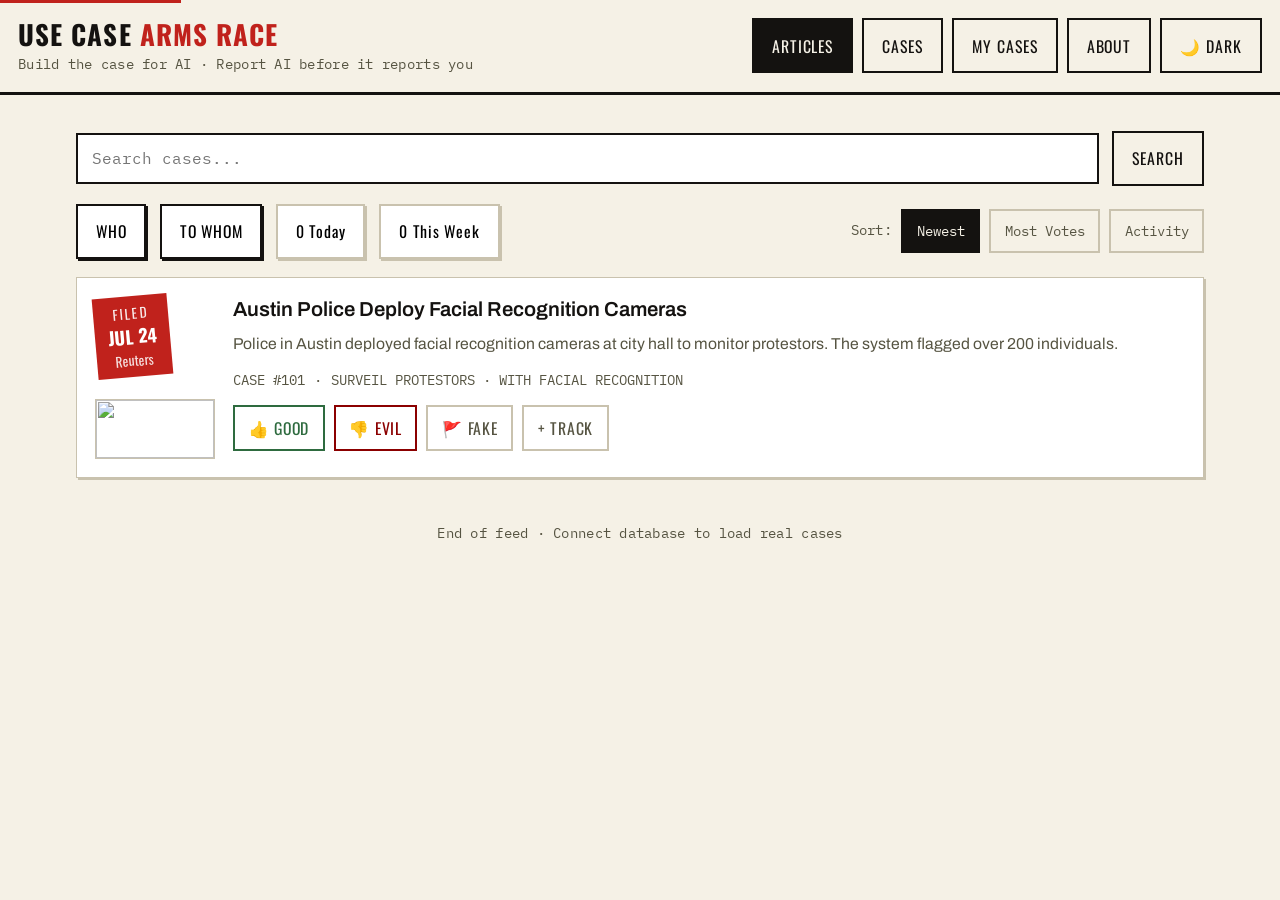
==== commit 4e3c8051: "Deploy UCAR 5.0: Mobile-first responsive UI - Fix touch targets: 20px → 44px (iOS compliant) - Fix f" ====
--- a/index.html
+++ b/index.html
@@ -2,1568 +2,930 @@
 <html lang="en">
 <head>
 <meta charset="utf-8">
-<meta name="viewport" content="width=device-width, initial-scale=1">
+<meta name="viewport" content="width=device-width, initial-scale=1, viewport-fit=cover">
 <title>Use Case Arms Race · Build the case for AI</title>
 <meta name="description" content="A public docket of AI deployments. Every use case is a case. Every news article is evidence.">
 <link rel="preconnect" href="https://fonts.googleapis.com">
 <link href="https://fonts.googleapis.com/css2?family=Oswald:wght@500;700&family=Archivo:wght@400;600&family=IBM+Plex+Mono:wght@400;600&display=swap" rel="stylesheet">
 <style>
-:root{
-  --paper:#F5F1E6;
-  --ink:#141210;
-  --stamp:#C0221C;
-  --olive:#565442;
-  --line:#C9C2AE;
-  --good:#2E6B3F;
-  --evil:#8B0000;
-  --card:#fff;
-  --case-bg:#FFFEF8;
-  --case-tab:#D4A84C;
-  --article-bg:#fff;
-}
-[data-theme="dark"]{
-  --paper:#141210;
-  --ink:#E8E4DC;
-  --stamp:#E85A4F;
-  --olive:#A8A090;
-  --line:#3A3632;
-  --good:#4CAF50;
-  --evil:#FF6B6B;
-  --card:#1E1C18;
-  --case-bg:#1A1815;
-  --case-tab:#B8860B;
-  --article-bg:#1E1C18;
-}
-*{box-sizing:border-box;margin:0;padding:0}
-body{background:var(--paper);color:var(--ink);font-family:'Archivo',sans-serif;font-size:16px;line-height:1.5;
-  transition:background .3s,color .3s}
-a{color:inherit}
-.mono{font-family:'IBM Plex Mono',monospace;font-size:12.5px;letter-spacing:.02em}
-.disp{font-family:'Oswald',sans-serif;text-transform:uppercase;letter-spacing:.03em}
-
-header{border-bottom:3px solid var(--ink);padding:14px 20px;display:flex;align-items:center;gap:10px;flex-wrap:wrap;
-  justify-content:space-between}
-.brand{display:flex;flex-direction:column;gap:2px}
-header h1{font-family:'Oswald',sans-serif;font-weight:700;font-size:22px;letter-spacing:.04em;white-space:nowrap}
-@media(min-width:600px){header h1{font-size:26px}}
-header h1 span{color:var(--stamp)}
-header .tag{font-family:'IBM Plex Mono',monospace;font-size:11px;color:var(--olive);line-height:1.3}
-header .tag .line2{display:block}
-@media(min-width:480px){header .tag .line2{display:inline}}
-.hdr-btns{display:flex;gap:6px;flex-shrink:0;flex-wrap:wrap}
-.hdr-btn{background:none;border:2px solid var(--ink);color:var(--ink);padding:5px 10px;cursor:pointer;
-  font-family:'Oswald',sans-serif;font-size:11px;letter-spacing:.06em;text-transform:uppercase;white-space:nowrap}
-@media(min-width:600px){.hdr-btn{padding:6px 14px;font-size:12px}}
-.hdr-btn:hover{background:var(--ink);color:var(--paper)}
-.hdr-btn.tab.on{background:var(--ink);color:var(--paper)}
-.hdr-btn.admin{border-color:var(--stamp);color:var(--stamp)}
-main{max-width:920px;margin:0 auto;padding:16px}
-@media(min-width:600px){main{padding:20px}}
-
-/* My Cases panel - centered modal */
-#myCasesPanel{position:fixed;top:50%;left:50%;transform:translate(-50%,-50%) scale(0.95);width:400px;max-width:90vw;
-  max-height:85vh;background:var(--card);border:3px solid var(--ink);z-index:1000;overflow-y:auto;padding:20px;
-  opacity:0;pointer-events:none;transition:opacity .2s ease, transform .2s ease;box-shadow:8px 8px 0 rgba(0,0,0,.3)}
-#myCasesPanel.open{opacity:1;pointer-events:auto;transform:translate(-50%,-50%) scale(1)}
-#myCasesPanel h2{font-family:'Oswald',sans-serif;font-size:18px;margin-bottom:12px;display:flex;justify-content:space-between;align-items:center}
-#myCasesPanel .close-btn{background:none;border:none;font-size:24px;cursor:pointer;color:var(--ink)}
-#myCasesPanel .share-box{background:var(--paper);border:2px dashed var(--line);padding:16px;margin-bottom:16px;text-align:center}
-#myCasesPanel .share-box p{font-size:12px;color:var(--olive);margin-bottom:10px}
-#myCasesPanel .share-btn{background:var(--stamp);color:#fff;border:none;padding:10px 20px;cursor:pointer;
-  font-family:'Oswald',sans-serif;font-size:12px;letter-spacing:.05em;margin:4px}
-#myCasesPanel .share-btn:hover{background:var(--ink)}
-#myCasesPanel #qrCode{margin:12px auto;display:none}
-#myCasesPanel #qrCode.show{display:block}
-#myCasesPanel .my-case{padding:10px 0;border-bottom:1px solid var(--line);cursor:pointer}
-#myCasesPanel .my-case:hover{background:var(--paper)}
-#myCasesPanel .my-case .num{font-family:'IBM Plex Mono',monospace;font-size:10px;color:var(--stamp)}
-#myCasesPanel .my-case .title{font-size:13px;margin-top:2px}
-#panelOverlay{position:fixed;top:0;left:0;width:100%;height:100%;background:rgba(0,0,0,.4);z-index:999;display:none}
-#panelOverlay.open{display:block}
-
-/* Filter Section - Popup buttons + time filters */
-#filterSection{margin-bottom:16px;display:flex;gap:10px;flex-wrap:wrap;align-items:center}
-.filter-popup-btn{background:var(--card);border:2px solid var(--ink);padding:8px 14px;cursor:pointer;
-  font-family:'Oswald',sans-serif;font-size:12px;letter-spacing:.05em;display:flex;align-items:center;gap:6px;
-  position:relative;box-shadow:2px 2px 0 var(--ink)}
-.filter-popup-btn:hover{background:var(--paper)}
-.filter-popup-btn.active{background:var(--ink);color:var(--paper)}
-.filter-popup-btn .arrow{font-size:10px;transition:transform .2s}
-.filter-popup-btn.open .arrow{transform:rotate(180deg)}
-.filter-popup-btn .badge{background:var(--stamp);color:#fff;font-size:9px;padding:2px 6px;border-radius:10px;margin-left:4px}
-
-/* Filter dropdowns */
-.filter-dropdown{position:absolute;top:100%;left:0;min-width:200px;max-height:300px;overflow-y:auto;
-  background:var(--card);border:2px solid var(--ink);box-shadow:4px 4px 0 var(--ink);z-index:100;
-  display:none;margin-top:4px}
-.filter-dropdown.open{display:block}
-.filter-dropdown .filter-item{padding:10px 14px;cursor:pointer;font-family:'Archivo',sans-serif;font-size:13px;
-  border-bottom:1px solid var(--line);display:flex;justify-content:space-between;align-items:center;text-align:left}
-.filter-dropdown .filter-item:hover{background:var(--paper)}
-.filter-dropdown .filter-item.on{background:var(--stamp);color:#fff}
-.filter-dropdown .filter-item .count{font-family:'IBM Plex Mono',monospace;font-size:11px;opacity:.7;margin-left:auto;padding-left:12px}
-
-/* Time filter buttons */
-.time-filter{background:var(--card);border:2px solid var(--line);padding:8px 14px;cursor:pointer;
-  font-family:'Oswald',sans-serif;font-size:12px;letter-spacing:.05em;box-shadow:2px 2px 0 var(--line)}
-.time-filter:hover{border-color:var(--ink);box-shadow:2px 2px 0 var(--ink)}
-.time-filter.on{background:var(--ink);color:var(--paper);border-color:var(--ink)}
-.time-filter .num{font-weight:700;margin-right:4px}
-
-#sortBar{display:flex;gap:6px;flex-wrap:wrap;align-items:center;margin-left:auto}
-.sort-label{font-family:'IBM Plex Mono',monospace;font-size:11px;color:var(--olive)}
-.sort-btn{background:none;border:1.5px solid var(--line);padding:4px 10px;font-family:'IBM Plex Mono',monospace;
-  font-size:11px;cursor:pointer;color:var(--olive)}
-.sort-btn:hover{border-color:var(--ink);color:var(--ink)}
-.sort-btn.on{background:var(--ink);color:var(--paper);border-color:var(--ink)}
-
-/* controls */
-#controls{display:flex;gap:8px;align-items:center;margin-bottom:12px;flex-wrap:wrap}
-#q{flex:1;min-width:220px;border:2px solid var(--ink);background:var(--card);color:var(--ink);padding:10px 12px;
-  font-family:'IBM Plex Mono',monospace;font-size:14px}
-#q:focus{outline:3px solid var(--stamp);outline-offset:1px}
-.tab{border:2px solid var(--ink);background:transparent;color:var(--ink);padding:9px 16px;cursor:pointer;
-  font-family:'Oswald',sans-serif;font-size:13px;letter-spacing:.08em;text-transform:uppercase}
-.tab.on{background:var(--ink);color:var(--paper)}
-
 /* ═══════════════════════════════════════════════════════════════════════════
-   ARTICLE CARDS - Evidence filed into cases
+   UCAR 5.0 - MOBILE-FIRST RESPONSIVE UI
+   Built: 2026-07-24
+   Design: Legal docket aesthetic with full mobile support
+   Minimum: 320px width, 14px body text, 44px touch targets
    ═══════════════════════════════════════════════════════════════════════════ */
-.article{background:var(--article-bg);border:1px solid var(--line);margin:12px 0;position:relative;
-  box-shadow:2px 2px 0 var(--line);cursor:pointer}
-.article:hover{box-shadow:3px 3px 0 var(--stamp)}
-.article-inner{padding:16px 16px 12px;display:grid;grid-template-columns:80px 1fr;gap:14px}
-
-/* Red filing stamp */
-.article-stamp{background:var(--stamp);color:#fff;padding:8px 6px;text-align:center;
-  font-family:'Oswald',sans-serif;transform:rotate(-3deg);align-self:start;line-height:1.1}
-.article-stamp .label{font-size:8px;letter-spacing:.15em;opacity:.9}
-.article-stamp .date{font-size:14px;font-weight:700;margin-top:2px}
-.article-stamp .src{font-size:9px;margin-top:4px;opacity:.85;max-width:70px;overflow:hidden;text-overflow:ellipsis;white-space:nowrap}
-
-.article-body h3{font-size:16px;font-weight:600;margin-bottom:4px;line-height:1.3}
-.article-body .case-link{font-family:'Oswald',sans-serif;font-size:12px;letter-spacing:.05em;color:var(--olive);
-  text-transform:uppercase;margin-bottom:6px;display:inline-block}
-.article-body .case-link:hover{color:var(--stamp)}
-.article-body p{font-size:14px;color:var(--olive);margin-bottom:8px;line-height:1.5}
-.article-body .source-link{font-family:'IBM Plex Mono',monospace;font-size:11px;color:var(--stamp);
-  text-decoration:none;display:inline-flex;align-items:center;gap:4px}
-.article-body .source-link:hover{text-decoration:underline}
-
-/* Action bar for articles */
-.article-actions{display:flex;gap:6px;padding:10px 16px;border-top:1px dashed var(--line);background:rgba(0,0,0,.02)}
-.act-btn{background:none;border:1.5px solid var(--ink);color:var(--ink);padding:5px 10px;cursor:pointer;
-  font-family:'IBM Plex Mono',monospace;font-size:11px;display:flex;align-items:center;gap:4px}
-.act-btn:hover{background:var(--ink);color:var(--paper)}
-.act-btn.good{border-color:var(--good);color:var(--good)}
-.act-btn.good:hover,.act-btn.good.on{background:var(--good);color:#fff}
-.act-btn.evil{border-color:var(--evil);color:var(--evil)}
-.act-btn.evil:hover,.act-btn.evil.on{background:var(--evil);color:#fff}
-.act-btn.fake{border-color:var(--olive);color:var(--olive)}
-.act-btn.fake:hover,.act-btn.fake.on{background:var(--olive);color:#fff}
-.act-btn.track.on{background:var(--ink);color:var(--paper)}
+
+:root {
+  /* Colors - Light theme (GOOD) */
+  --paper: #F5F1E6;
+  --ink: #141210;
+  --stamp: #C0221C;
+  --olive: #565442;
+  --line: #C9C2AE;
+  --good: #2E6B3F;
+  --evil: #8B0000;
+  --card: #fff;
+  --case-bg: #FFFEF8;
+  --case-tab: #D4A84C;
+  --article-bg: #fff;
+
+  /* Typography scale (rem-based, 16px base) */
+  --text-xs: 0.75rem;    /* 12px - minimum for labels */
+  --text-sm: 0.875rem;   /* 14px - body text */
+  --text-base: 1rem;     /* 16px - standard */
+  --text-lg: 1.125rem;   /* 18px - subheadings */
+  --text-xl: 1.25rem;    /* 20px - headings */
+  --text-2xl: 1.5rem;    /* 24px - large headings */
+  --text-3xl: 1.875rem;  /* 30px - hero */
+
+  /* Spacing scale */
+  --space-1: 0.25rem;    /* 4px */
+  --space-2: 0.5rem;     /* 8px */
+  --space-3: 0.75rem;    /* 12px */
+  --space-4: 1rem;       /* 16px */
+  --space-5: 1.25rem;    /* 20px */
+  --space-6: 1.5rem;     /* 24px */
+  --space-8: 2rem;       /* 32px */
+  --space-12: 3rem;      /* 48px */
+
+  /* Touch targets */
+  --tap-min: 44px;       /* iOS minimum */
+  --tap-comfortable: 48px;
+
+  /* Responsive font size (base) */
+  font-size: 16px;
+}
+
+/* Dark theme (EVIL) */
+[data-theme="dark"] {
+  --paper: #141210;
+  --ink: #E8E4DC;
+  --stamp: #E85A4F;
+  --olive: #A8A090;
+  --line: #3A3632;
+  --good: #4CAF50;
+  --evil: #FF6B6B;
+  --card: #1E1C18;
+  --case-bg: #1A1815;
+  --case-tab: #B8860B;
+  --article-bg: #1E1C18;
+}
+
+/* Scale up fonts on larger viewports */
+@media (min-width: 640px) {
+  :root { font-size: 17px; }
+}
+
+@media (min-width: 1024px) {
+  :root { font-size: 18px; }
+}
 
 /* ═══════════════════════════════════════════════════════════════════════════
-   CASE CARDS - The docket folders
+   BASE STYLES - MOBILE FIRST
    ═══════════════════════════════════════════════════════════════════════════ */
-.case-card{background:var(--case-bg);border:2px solid var(--ink);margin:14px 0;position:relative;
-  box-shadow:4px 4px 0 var(--ink)}
-.case-card::before{content:'';position:absolute;top:-12px;left:20px;right:60%;height:12px;
-  background:var(--case-tab);border:2px solid var(--ink);border-bottom:none;border-radius:4px 4px 0 0}
-.case-card-inner{padding:20px}
-.case-card .case-num{font-family:'Oswald',sans-serif;font-size:13px;color:var(--stamp);letter-spacing:.1em}
-.case-card h2{font-family:'Oswald',sans-serif;font-size:20px;text-transform:uppercase;margin:4px 0 8px;line-height:1.2}
-.case-card .case-meta{font-family:'IBM Plex Mono',monospace;font-size:12px;color:var(--olive);margin-bottom:12px}
-.case-card-actions{display:flex;gap:8px;flex-wrap:wrap;padding:14px 20px;border-top:2px solid var(--ink);background:rgba(0,0,0,.03)}
-
-/* Case rows in list view */
-.caserow{border:2px solid var(--ink);background:var(--case-bg);margin:10px 0;padding:14px 16px;
-  cursor:pointer;position:relative;box-shadow:3px 3px 0 var(--ink)}
-.caserow::before{content:'';position:absolute;top:-8px;left:16px;width:50px;height:8px;
-  background:var(--case-tab);border:2px solid var(--ink);border-bottom:none;border-radius:3px 3px 0 0}
-.caserow:hover{box-shadow:4px 4px 0 var(--stamp)}
-.caserow .num{font-family:'Oswald',sans-serif;color:var(--stamp);font-weight:700;font-size:12px;letter-spacing:.1em}
-.caserow .t{font-family:'Oswald',sans-serif;font-size:15px;text-transform:uppercase;margin:4px 0}
-.caserow .c{font-family:'IBM Plex Mono',monospace;font-size:11px;color:var(--olive)}
+
+* {
+  box-sizing: border-box;
+  margin: 0;
+  padding: 0;
+}
+
+body {
+  background: var(--paper);
+  color: var(--ink);
+  font-family: 'Archivo', sans-serif;
+  font-size: var(--text-sm);
+  line-height: 1.6;
+  transition: background 0.3s, color 0.3s;
+  -webkit-font-smoothing: antialiased;
+  -moz-osx-font-smoothing: grayscale;
+}
+
+a {
+  color: inherit;
+  text-decoration: none;
+}
+
+/* Typography utilities */
+.mono {
+  font-family: 'IBM Plex Mono', monospace;
+  font-size: var(--text-xs);
+  letter-spacing: 0.02em;
+}
+
+.disp {
+  font-family: 'Oswald', sans-serif;
+  text-transform: uppercase;
+  letter-spacing: 0.03em;
+}
 
 /* ═══════════════════════════════════════════════════════════════════════════
-   DRAWER PANEL
+   HEADER - STACKS ON MOBILE, HORIZONTAL ON TABLET+
    ═══════════════════════════════════════════════════════════════════════════ */
-#drawer{position:fixed;inset:0;background:rgba(20,18,16,.65);display:none;z-index:10;
-  justify-content:center;align-items:flex-start;padding:20px}
-#drawer.open{display:flex}
-#dpanel{width:min(720px,95%);max-height:calc(100vh - 40px);background:var(--paper);
-  border:3px solid var(--ink);overflow-y:auto;padding:0;box-shadow:8px 8px 0 rgba(0,0,0,.3)}
-.drawer-header{padding:16px 20px;border-bottom:2px solid var(--ink);display:flex;justify-content:space-between;align-items:center}
-.drawer-header .close{font-family:'IBM Plex Mono',monospace;border:2px solid var(--ink);
-  background:transparent;color:var(--ink);padding:4px 10px;cursor:pointer}
-.drawer-header .close:hover{background:var(--ink);color:var(--paper)}
-.drawer-body{padding:20px}
-
-/* Article detail in drawer */
-.article-detail{background:var(--article-bg);border:2px solid var(--ink);padding:20px;margin-bottom:20px}
-.article-detail .stamp-row{display:flex;gap:12px;align-items:center;margin-bottom:12px}
-.article-detail .stamp-badge{background:var(--stamp);color:#fff;padding:6px 12px;font-family:'Oswald',sans-serif;
-  font-size:11px;letter-spacing:.1em}
-.article-detail h3{font-size:20px;margin-bottom:10px;line-height:1.3}
-.article-detail .summary{font-size:15px;color:var(--olive);margin-bottom:12px;line-height:1.6}
-.article-detail .quote{border-left:4px solid var(--stamp);padding-left:14px;font-style:italic;
-  margin:16px 0;color:var(--ink);font-size:14px}
-.article-detail .read-link{display:inline-block;margin-top:8px;padding:8px 16px;background:var(--ink);
-  color:var(--paper);text-decoration:none;font-family:'Oswald',sans-serif;font-size:13px;letter-spacing:.08em}
-.article-detail .read-link:hover{background:var(--stamp)}
-
-/* Sections */
-.sect{font-family:'Oswald',sans-serif;font-size:13px;letter-spacing:.12em;text-transform:uppercase;
-  color:var(--olive);margin:24px 0 10px;border-bottom:2px solid var(--ink);padding-bottom:6px}
-
-/* Comments */
-.comment-form{display:flex;gap:8px;margin-bottom:16px}
-.comment-form textarea{flex:1;padding:10px;border:2px solid var(--ink);background:var(--card);
-  font-family:'IBM Plex Mono',monospace;font-size:13px;color:var(--ink);resize:vertical}
-.comment-submit{background:var(--ink);color:var(--paper);border:none;padding:10px 16px;cursor:pointer;
-  font-family:'Oswald',sans-serif;font-size:12px;letter-spacing:.08em;white-space:nowrap}
-.comment-submit:hover{background:var(--stamp)}
-.comment-submit:disabled{opacity:.5;cursor:not-allowed}
-.comment{border:1px solid var(--line);padding:12px;margin-bottom:10px;background:var(--card)}
-.comment-body{font-size:14px;line-height:1.5;margin-bottom:8px}
-.comment-actions{display:flex;gap:6px;align-items:center;flex-wrap:wrap}
-.cm-btn{background:none;border:1px solid var(--line);padding:3px 8px;cursor:pointer;
-  font-family:'IBM Plex Mono',monospace;font-size:10px;display:flex;align-items:center;gap:3px}
-.cm-btn:hover{border-color:var(--ink)}
-.cm-btn.good{color:var(--good);border-color:var(--good)}
-.cm-btn.good:hover,.cm-btn.good.on{background:var(--good);color:#fff}
-.cm-btn.evil{color:var(--evil);border-color:var(--evil)}
-.cm-btn.evil:hover,.cm-btn.evil.on{background:var(--evil);color:#fff}
-.cm-btn.fake{color:var(--olive);border-color:var(--olive)}
-.cm-btn.fake:hover,.cm-btn.fake.on{background:var(--olive);color:#fff}
-.cm-btn.delete{color:var(--stamp);border-color:var(--stamp)}
-.cm-btn.delete:hover{background:var(--stamp);color:#fff}
-
-/* Submit correction modal */
-#submitModal, #aboutModal, #adminModal{display:none;position:fixed;inset:0;background:rgba(20,18,16,.8);z-index:25;align-items:center;justify-content:center}
-#submitModal.open, #aboutModal.open, #adminModal.open{display:flex}
-.submit-box{max-width:520px;width:90%;background:var(--paper);border:3px solid var(--ink);padding:24px;max-height:90vh;overflow-y:auto}
-.submit-box h3{font-family:'Oswald',sans-serif;font-size:20px;margin-bottom:16px}
-.submit-box label{display:block;font-family:'Oswald',sans-serif;font-size:12px;letter-spacing:.1em;margin:12px 0 4px}
-.submit-box input,.submit-box select,.submit-box textarea{width:100%;padding:10px;border:2px solid var(--ink);
-  background:var(--card);font-family:'IBM Plex Mono',monospace;font-size:13px;color:var(--ink)}
-.submit-box .action-type{display:flex;gap:8px;margin:16px 0}
-.submit-box .action-type button{flex:1;padding:12px;border:2px solid var(--ink);background:none;cursor:pointer;
-  font-family:'Oswald',sans-serif;font-size:12px;letter-spacing:.08em}
-.submit-box .action-type button:hover,.submit-box .action-type button.on{background:var(--ink);color:var(--paper)}
-.submit-box .btn-row{display:flex;gap:12px;margin-top:20px}
-.submit-box .btn-row button{padding:12px 20px;font-family:'Oswald',sans-serif;font-size:14px;cursor:pointer}
-.submit-box .primary{background:var(--ink);color:var(--paper);border:none}
-.submit-box .secondary{background:none;border:2px solid var(--ink)}
-#submitStatus{margin-top:12px;font-family:'IBM Plex Mono',monospace;font-size:12px}
-
-.empty{padding:40px 0;text-align:center;font-family:'IBM Plex Mono',monospace;color:var(--olive);font-size:14px}
-footer{max-width:920px;margin:30px auto;padding:14px 20px;border-top:3px solid var(--ink);
-  font-family:'IBM Plex Mono',monospace;font-size:12px;color:var(--olive)}
+
+header {
+  border-bottom: 3px solid var(--ink);
+  padding: var(--space-4);
+  display: flex;
+  flex-direction: column;
+  gap: var(--space-3);
+}
+
+@media (min-width: 640px) {
+  header {
+    flex-direction: row;
+    align-items: center;
+    justify-content: space-between;
+    gap: var(--space-4);
+  }
+}
+
+.brand {
+  display: flex;
+  flex-direction: column;
+  gap: var(--space-1);
+}
+
+header h1 {
+  font-family: 'Oswald', sans-serif;
+  font-weight: 700;
+  font-size: var(--text-xl);
+  letter-spacing: 0.04em;
+  line-height: 1.2;
+}
+
+@media (min-width: 640px) {
+  header h1 {
+    font-size: var(--text-2xl);
+  }
+}
+
+header h1 span {
+  color: var(--stamp);
+}
+
+header .tag {
+  font-family: 'IBM Plex Mono', monospace;
+  font-size: var(--text-xs);
+  color: var(--olive);
+  line-height: 1.4;
+}
+
+/* Header buttons - 44px minimum tap target */
+.hdr-btns {
+  display: flex;
+  gap: var(--space-2);
+  flex-wrap: wrap;
+}
+
+.hdr-btn {
+  background: none;
+  border: 2px solid var(--ink);
+  color: var(--ink);
+  padding: var(--space-3) var(--space-4);
+  min-height: var(--tap-min);
+  display: flex;
+  align-items: center;
+  justify-content: center;
+  cursor: pointer;
+  font-family: 'Oswald', sans-serif;
+  font-size: var(--text-sm);
+  letter-spacing: 0.06em;
+  text-transform: uppercase;
+  white-space: nowrap;
+  transition: background 0.2s, color 0.2s;
+  -webkit-tap-highlight-color: transparent;
+}
+
+.hdr-btn:hover,
+.hdr-btn:focus {
+  background: var(--ink);
+  color: var(--paper);
+  outline: none;
+}
+
+.hdr-btn.tab.on {
+  background: var(--ink);
+  color: var(--paper);
+}
+
+.hdr-btn.admin {
+  border-color: var(--stamp);
+  color: var(--stamp);
+}
+
+.hdr-btn.admin:hover {
+  background: var(--stamp);
+  color: #fff;
+}
+
+/* ═══════════════════════════════════════════════════════════════════════════
+   MAIN CONTENT AREA
+   ═══════════════════════════════════════════════════════════════════════════ */
+
+main {
+  max-width: 100%;
+  margin: 0 auto;
+  padding: var(--space-4);
+}
+
+@media (min-width: 640px) {
+  main {
+    max-width: 720px;
+    padding: var(--space-6);
+  }
+}
+
+@media (min-width: 1024px) {
+  main {
+    max-width: 960px;
+    padding: var(--space-8);
+  }
+}
+
+@media (min-width: 1280px) {
+  main {
+    max-width: 1200px;
+  }
+}
+
+/* ═══════════════════════════════════════════════════════════════════════════
+   SEARCH & FILTERS - MOBILE-FIRST LAYOUT
+   ═══════════════════════════════════════════════════════════════════════════ */
+
+#controls {
+  display: flex;
+  flex-direction: column;
+  gap: var(--space-3);
+  margin-bottom: var(--space-4);
+}
+
+@media (min-width: 640px) {
+  #controls {
+    flex-direction: row;
+    align-items: center;
+  }
+}
+
+#q {
+  flex: 1;
+  min-width: 0;
+  border: 2px solid var(--ink);
+  background: var(--card);
+  color: var(--ink);
+  padding: var(--space-3);
+  min-height: var(--tap-min);
+  font-family: 'IBM Plex Mono', monospace;
+  font-size: var(--text-sm);
+  border-radius: 0;
+  -webkit-appearance: none;
+}
+
+#q:focus {
+  outline: 3px solid var(--stamp);
+  outline-offset: 1px;
+}
+
+/* Filter section - stacks on mobile */
+#filterSection {
+  display: flex;
+  flex-direction: column;
+  gap: var(--space-3);
+  margin-bottom: var(--space-4);
+}
+
+@media (min-width: 640px) {
+  #filterSection {
+    flex-direction: row;
+    flex-wrap: wrap;
+    align-items: center;
+  }
+}
+
+.filter-popup-btn {
+  background: var(--card);
+  border: 2px solid var(--ink);
+  padding: var(--space-3) var(--space-4);
+  min-height: var(--tap-min);
+  cursor: pointer;
+  font-family: 'Oswald', sans-serif;
+  font-size: var(--text-sm);
+  letter-spacing: 0.05em;
+  display: flex;
+  align-items: center;
+  justify-content: center;
+  gap: var(--space-2);
+  position: relative;
+  box-shadow: 2px 2px 0 var(--ink);
+  transition: all 0.2s;
+  -webkit-tap-highlight-color: transparent;
+}
+
+.filter-popup-btn:hover {
+  background: var(--paper);
+}
+
+.filter-popup-btn.active {
+  background: var(--ink);
+  color: var(--paper);
+}
+
+.filter-popup-btn .badge {
+  background: var(--stamp);
+  color: #fff;
+  font-size: var(--text-xs);
+  padding: var(--space-1) var(--space-2);
+  border-radius: 10px;
+  min-width: 20px;
+  text-align: center;
+}
+
+/* Time filters */
+.time-filter {
+  background: var(--card);
+  border: 2px solid var(--line);
+  padding: var(--space-3) var(--space-4);
+  min-height: var(--tap-min);
+  cursor: pointer;
+  font-family: 'Oswald', sans-serif;
+  font-size: var(--text-sm);
+  letter-spacing: 0.05em;
+  box-shadow: 2px 2px 0 var(--line);
+  transition: all 0.2s;
+  -webkit-tap-highlight-color: transparent;
+}
+
+.time-filter:hover {
+  border-color: var(--ink);
+  box-shadow: 2px 2px 0 var(--ink);
+}
+
+.time-filter.on {
+  background: var(--ink);
+  color: var(--paper);
+  border-color: var(--ink);
+}
+
+/* Sort controls - stacks on mobile, inline on tablet+ */
+#sortBar {
+  display: flex;
+  flex-direction: column;
+  gap: var(--space-2);
+  margin-top: var(--space-3);
+}
+
+@media (min-width: 640px) {
+  #sortBar {
+    flex-direction: row;
+    align-items: center;
+    margin-top: 0;
+    margin-left: auto;
+  }
+}
+
+.sort-label {
+  font-family: 'IBM Plex Mono', monospace;
+  font-size: var(--text-xs);
+  color: var(--olive);
+}
+
+.sort-btn {
+  background: none;
+  border: 2px solid var(--line);
+  padding: var(--space-2) var(--space-3);
+  min-height: var(--tap-min);
+  font-family: 'IBM Plex Mono', monospace;
+  font-size: var(--text-xs);
+  cursor: pointer;
+  color: var(--olive);
+  transition: all 0.2s;
+  -webkit-tap-highlight-color: transparent;
+}
+
+.sort-btn:hover {
+  border-color: var(--ink);
+  color: var(--ink);
+}
+
+.sort-btn.on {
+  background: var(--ink);
+  color: var(--paper);
+  border-color: var(--ink);
+}
+
+/* ═══════════════════════════════════════════════════════════════════════════
+   ARTICLE CARDS - STACKS ON MOBILE, GRID ON TABLET+
+   ═══════════════════════════════════════════════════════════════════════════ */
+
+.article {
+  background: var(--article-bg);
+  border: 1px solid var(--line);
+  margin: var(--space-4) 0;
+  box-shadow: 2px 2px 0 var(--line);
+  cursor: pointer;
+  transition: box-shadow 0.2s;
+}
+
+.article:hover {
+  box-shadow: 3px 3px 0 var(--stamp);
+}
+
+/* Mobile: Stack vertically */
+.article-inner {
+  padding: var(--space-4);
+  display: flex;
+  flex-direction: column;
+  gap: var(--space-4);
+}
+
+/* Tablet+: Side-by-side grid */
+@media (min-width: 640px) {
+  .article-inner {
+    display: grid;
+    grid-template-columns: 120px 1fr;
+    gap: var(--space-4);
+  }
+}
+
+/* Stamp column */
+.article-stamp-col {
+  display: flex;
+  flex-direction: row;
+  align-items: center;
+  gap: var(--space-3);
+}
+
+@media (min-width: 640px) {
+  .article-stamp-col {
+    flex-direction: column;
+    align-items: flex-start;
+  }
+}
+
+/* Red filing stamp - readable sizes */
+.article-stamp {
+  background: var(--stamp);
+  color: #fff;
+  padding: var(--space-2) var(--space-3);
+  text-align: center;
+  font-family: 'Oswald', sans-serif;
+  transform: rotate(-3deg);
+  line-height: 1.2;
+  flex-shrink: 0;
+}
+
+@media (min-width: 640px) {
+  .article-stamp {
+    transform: rotate(-5deg);
+  }
+}
+
+.article-stamp .label {
+  font-size: var(--text-xs);  /* 12px minimum */
+  letter-spacing: 0.15em;
+  opacity: 0.9;
+}
+
+.article-stamp .date {
+  font-size: var(--text-base);  /* 16px */
+  font-weight: 700;
+  margin-top: var(--space-1);
+}
+
+.article-stamp .src {
+  font-size: var(--text-xs);  /* 12px */
+  margin-top: var(--space-1);
+  opacity: 0.85;
+  max-width: 100px;
+  overflow: hidden;
+  text-overflow: ellipsis;
+  white-space: nowrap;
+}
+
+/* Thumbnail */
+.article-thumb {
+  width: 80px;
+  height: 50px;
+  overflow: hidden;
+  border: 1px solid var(--line);
+  flex-shrink: 0;
+}
+
+@media (min-width: 640px) {
+  .article-thumb {
+    width: 100%;
+    height: 60px;
+    margin-top: var(--space-2);
+  }
+}
+
+.article-thumb img {
+  width: 100%;
+  height: 100%;
+  object-fit: cover;
+}
+
+/* Article content */
+.article-content h3 {
+  font-size: var(--text-lg);  /* 18px */
+  font-weight: 600;
+  line-height: 1.3;
+  margin-bottom: var(--space-2);
+}
+
+.article-content p {
+  font-size: var(--text-sm);  /* 14px */
+  line-height: 1.6;
+  color: var(--olive);
+  margin-bottom: var(--space-3);
+}
+
+.article-content .meta {
+  font-family: 'IBM Plex Mono', monospace;
+  font-size: var(--text-xs);  /* 12px */
+  color: var(--olive);
+  display: flex;
+  flex-wrap: wrap;
+  gap: var(--space-2);
+  margin-bottom: var(--space-3);
+}
+
+/* Action buttons - 44px minimum, wrap on mobile */
+.article-actions {
+  display: flex;
+  flex-wrap: wrap;
+  gap: var(--space-2);
+}
+
+.act-btn {
+  background: none;
+  border: 2px solid var(--line);
+  color: var(--olive);
+  padding: var(--space-2) var(--space-3);
+  min-height: var(--tap-min);
+  display: flex;
+  align-items: center;
+  gap: var(--space-1);
+  cursor: pointer;
+  font-family: 'Oswald', sans-serif;
+  font-size: var(--text-sm);  /* 14px */
+  letter-spacing: 0.05em;
+  text-transform: uppercase;
+  transition: all 0.2s;
+  -webkit-tap-highlight-color: transparent;
+}
+
+.act-btn:hover {
+  border-color: var(--ink);
+  color: var(--ink);
+}
+
+.act-btn.good {
+  border-color: var(--good);
+  color: var(--good);
+}
+
+.act-btn.good:hover,
+.act-btn.good.on {
+  background: var(--good);
+  color: #fff;
+}
+
+.act-btn.evil {
+  border-color: var(--evil);
+  color: var(--evil);
+}
+
+.act-btn.evil:hover,
+.act-btn.evil.on {
+  background: var(--evil);
+  color: #fff;
+}
+
+/* ═══════════════════════════════════════════════════════════════════════════
+   MODALS & PANELS - FULL-WIDTH ON MOBILE
+   ═══════════════════════════════════════════════════════════════════════════ */
+
+#panelOverlay {
+  position: fixed;
+  top: 0;
+  left: 0;
+  width: 100%;
+  height: 100%;
+  background: rgba(0, 0, 0, 0.5);
+  z-index: 999;
+  display: none;
+}
+
+#panelOverlay.open {
+  display: block;
+}
+
+/* My Cases panel - full-width on mobile, centered on desktop */
+#myCasesPanel {
+  position: fixed;
+  top: 0;
+  left: 0;
+  width: 100%;
+  height: 100%;
+  background: var(--card);
+  z-index: 1000;
+  overflow-y: auto;
+  padding: var(--space-4);
+  opacity: 0;
+  pointer-events: none;
+  transition: opacity 0.3s ease;
+  -webkit-overflow-scrolling: touch;
+}
+
+@media (min-width: 640px) {
+  #myCasesPanel {
+    top: 50%;
+    left: 50%;
+    transform: translate(-50%, -50%);
+    width: 500px;
+    max-width: 85vw;
+    height: auto;
+    max-height: 85vh;
+    border: 3px solid var(--ink);
+    box-shadow: 8px 8px 0 rgba(0, 0, 0, 0.3);
+  }
+}
+
+#myCasesPanel.open {
+  opacity: 1;
+  pointer-events: auto;
+}
+
+#myCasesPanel h2 {
+  font-family: 'Oswald', sans-serif;
+  font-size: var(--text-xl);
+  margin-bottom: var(--space-4);
+  display: flex;
+  justify-content: space-between;
+  align-items: center;
+}
+
+/* Close button - 44px tap target */
+.close-btn {
+  background: none;
+  border: none;
+  width: var(--tap-min);
+  height: var(--tap-min);
+  display: flex;
+  align-items: center;
+  justify-content: center;
+  font-size: var(--text-2xl);
+  cursor: pointer;
+  color: var(--ink);
+  flex-shrink: 0;
+  -webkit-tap-highlight-color: transparent;
+}
+
+.close-btn:hover {
+  color: var(--stamp);
+}
+
+/* ═══════════════════════════════════════════════════════════════════════════
+   UTILITY CLASSES
+   ═══════════════════════════════════════════════════════════════════════════ */
+
+.hidden {
+  display: none !important;
+}
+
+/* Skip to main content (accessibility) */
+.skip-link {
+  position: absolute;
+  top: -40px;
+  left: 0;
+  background: var(--stamp);
+  color: #fff;
+  padding: var(--space-2) var(--space-4);
+  text-decoration: none;
+  z-index: 9999;
+}
+
+.skip-link:focus {
+  top: 0;
+}
+
+/* Loading state */
+.loading {
+  opacity: 0.6;
+  pointer-events: none;
+}
+
+/* ═══════════════════════════════════════════════════════════════════════════
+   ACCESSIBILITY & PRINT
+   ═══════════════════════════════════════════════════════════════════════════ */
+
+@media (prefers-reduced-motion: reduce) {
+  * {
+    animation-duration: 0.01ms !important;
+    animation-iteration-count: 1 !important;
+    transition-duration: 0.01ms !important;
+  }
+}
+
+@media print {
+  header, #controls, #filterSection, .article-actions {
+    display: none;
+  }
+
+  .article {
+    page-break-inside: avoid;
+  }
+}
 </style>
 </head>
 <body>
-<header>
+
+<!-- Skip to main content for screen readers -->
+<a href="#main" class="skip-link">Skip to main content</a>
+
+<header role="banner">
   <div class="brand">
-    <h1>USE CASE ARMS RACE<span> →</span></h1>
-    <div class="tag">Build the case for good AI.<span class="line2"> Report bad AI before it reports you.</span></div>
+    <h1>USE CASE <span>ARMS RACE</span></h1>
+    <div class="tag mono">
+      Build the case for AI ·
+      <span class="line2">Report AI before it reports you</span>
+    </div>
   </div>
+
   <div class="hdr-btns">
-    <button class="hdr-btn tab on" id="tab-articles">Articles</button>
-    <button class="hdr-btn tab" id="tab-cases">Cases</button>
-    <button class="hdr-btn" id="myCasesBtn">☆ My Cases</button>
-    <button class="hdr-btn" id="aboutBtn">About</button>
-    <button class="hdr-btn" id="themeToggle">☀</button>
-    <button class="hdr-btn admin" id="adminBtn" style="display:none">ADMIN</button>
+    <button class="hdr-btn tab on" id="tabArticles">Articles</button>
+    <button class="hdr-btn tab" id="tabCases">Cases</button>
+    <button class="hdr-btn" id="btnMyCases">My Cases</button>
+    <button class="hdr-btn" id="btnAbout">About</button>
+    <button class="hdr-btn" id="btnTheme">🌙 Dark</button>
+    <button class="hdr-btn admin hidden" id="btnAdmin">Admin</button>
   </div>
 </header>
 
-<!-- My Cases panel -->
-<div id="panelOverlay"></div>
-<div id="myCasesPanel">
-  <h2>MY CASE FILE <button class="close-btn" id="closeMyCases">×</button></h2>
-  <div class="share-box">
-    <p>Sync your case file to another device:</p>
-    <button class="share-btn" id="showQRCode">📱 Show QR Code</button>
-    <button class="share-btn" id="shareCaseFile">⛓ Copy Link</button>
-    <canvas id="qrCode" width="180" height="180"></canvas>
-    <div id="shareLink" style="margin-top:8px;font-family:'IBM Plex Mono',monospace;font-size:10px;word-break:break-all"></div>
+<main id="main" role="main">
+  <!-- Search -->
+  <div id="controls">
+    <input type="text" id="q" placeholder="Search cases..." aria-label="Search">
+    <button class="hdr-btn" id="btnSearch">Search</button>
   </div>
-  <div id="myCasesList"><p style="color:var(--olive);font-size:12px">Track cases to build your file.</p></div>
-</div>
-
-<!-- About modal -->
-<div id="aboutModal" class="modal">
-  <div class="submit-box" style="max-width:500px;position:relative">
-    <button class="close-btn" id="closeAboutX" style="position:absolute;top:10px;right:14px;background:none;border:none;font-size:24px;cursor:pointer;color:var(--ink)">×</button>
-    <h3>ABOUT USE CASE ARMS RACE</h3>
-    <p style="font-size:14px;line-height:1.6;margin-bottom:12px">
-      <strong>The AI Arms Race is here.</strong> Every week, new AI systems are deployed to surveil, score, manipulate, and decide.
-      This is the public docket—tracking what AI does to people, before it's normalized.
+
+  <!-- Filters -->
+  <section id="filterSection" aria-label="Filters">
+    <button class="filter-popup-btn" id="btnWhoFilter">
+      WHO <span class="badge hidden" id="badgeWho">0</span>
+    </button>
+    <button class="filter-popup-btn" id="btnWhomFilter">
+      TO WHOM <span class="badge hidden" id="badgeWhom">0</span>
+    </button>
+    <button class="time-filter" id="btnToday">
+      <span class="num">0</span> Today
+    </button>
+    <button class="time-filter" id="btnWeek">
+      <span class="num">0</span> This Week
+    </button>
+
+    <div id="sortBar">
+      <span class="sort-label mono">Sort:</span>
+      <button class="sort-btn on" id="sortNewest">Newest</button>
+      <button class="sort-btn" id="sortVotes">Most Votes</button>
+      <button class="sort-btn" id="sortActivity">Activity</button>
+    </div>
+  </section>
+
+  <!-- Feed -->
+  <div id="feed" role="feed" aria-live="polite">
+    <p class="mono" style="color: var(--olive); text-align: center; padding: var(--space-8);">
+      Loading cases...
     </p>
-    <p style="font-size:14px;line-height:1.6;margin-bottom:12px">
-      <strong>Cases</strong> = VERB + OBJECT + INSTRUMENT<br>
-      <em>"SURVEIL WORKERS · WITH EMOTION RECOGNITION"</em>
-    </p>
-    <p style="font-size:14px;line-height:1.6;margin-bottom:12px">
-      <strong>Articles</strong> are news events filed as evidence. Vote good, evil, or fake. Track cases you care about.
-      Submit corrections to improve the docket.
-    </p>
-    <p style="font-size:14px;line-height:1.6;margin-bottom:16px">
-      <strong>Your case file is anonymous.</strong> Share it across devices without logging in.
-      Report it before it reports you.
-    </p>
-    <button class="primary" id="closeAbout">GOT IT</button>
   </div>
-</div>
-
-<main>
-  <div id="filterSection">
-    <button class="filter-popup-btn" id="whoBtn">
-      WHO <span class="arrow">▼</span>
-      <div class="filter-dropdown" id="whoDropdown"></div>
-    </button>
-    <button class="filter-popup-btn" id="whomBtn">
-      TO WHOM <span class="arrow">▼</span>
-      <div class="filter-dropdown" id="whomDropdown"></div>
-    </button>
-    <button class="time-filter" id="todayFilter">
-      <span class="num" id="todayNum">0</span> Today
-    </button>
-    <button class="time-filter" id="weekFilter">
-      <span class="num" id="weekNum">0</span> This Week
-    </button>
-    <div id="sortBar">
-      <span class="sort-label">Sort:</span>
-      <button class="sort-btn on" data-sort="newest">Newest</button>
-      <button class="sort-btn" data-sort="votes">Most Votes</button>
-      <button class="sort-btn" data-sort="activity">Activity</button>
-      <button class="sort-btn" data-sort="trending">Trending</button>
-    </div>
+</main>
+
+<!-- My Cases Panel -->
+<div id="panelOverlay" aria-hidden="true"></div>
+<aside id="myCasesPanel" role="dialog" aria-labelledby="myCasesTitle" aria-hidden="true">
+  <h2 id="myCasesTitle">
+    My Cases
+    <button class="close-btn" id="closeMyCases" aria-label="Close">×</button>
+  </h2>
+  <div id="myCasesContent">
+    <p class="mono" style="color: var(--olive);">No saved cases yet.</p>
   </div>
-
-  <div id="controls">
-    <input id="q" type="search" placeholder="search cases…" aria-label="Search">
-  </div>
-
-  <div id="feed"><div class="empty">Opening the docket…</div></div>
-</main>
-
-<footer>
-  Use Case Arms Race · Build the case for good AI
-</footer>
-
-<div id="drawer" role="dialog" aria-modal="true">
-  <div id="dpanel"></div>
-</div>
-
-<!-- Submit Correction Modal -->
-<div id="submitModal">
-  <div class="submit-box">
-    <h3>SUBMIT CORRECTION</h3>
-    <p style="font-size:13px;color:var(--olive);margin-bottom:16px">Suggest a better case title for this article.</p>
-
-    <label>VERB (what the AI does)</label>
-    <input id="subVerb" type="text" placeholder="e.g., surveil, generate, moderate">
-
-    <label>OBJECT (who/what is affected)</label>
-    <input id="subObject" type="text" placeholder="e.g., workers, images, applicants">
-
-    <label>INSTRUMENT (the AI technology)</label>
-    <input id="subInstrument" type="text" placeholder="e.g., facial recognition, large language models">
-
-    <label>ACTION</label>
-    <div class="action-type">
-      <button data-action="correct" class="on">Correct this case</button>
-      <button data-action="new">Create new case</button>
-      <button data-action="copy">Copy to existing</button>
-    </div>
-
-    <div id="copyTarget" style="display:none">
-      <label>TARGET CASE NUMBER</label>
-      <input id="subTargetCase" type="number" placeholder="e.g., 142">
-    </div>
-
-    <label>REASON (optional)</label>
-    <textarea id="subReason" rows="2" placeholder="Why is this better?"></textarea>
-
-    <div class="btn-row">
-      <button class="primary" id="submitCorrection">SUBMIT</button>
-      <button class="secondary" id="cancelSubmit">CANCEL</button>
-    </div>
-    <div id="submitStatus"></div>
-  </div>
-</div>
-
-<!-- Admin Modal -->
-<div id="adminModal" class="modal">
-  <div class="submit-box" style="max-width:500px;position:relative">
-    <button class="close-btn" id="closeAdminX" style="position:absolute;top:10px;right:14px;background:none;border:none;font-size:24px;cursor:pointer;color:var(--ink)">×</button>
-    <h3>ADMIN PANEL</h3>
-    <div id="adminStatus" style="font-family:'IBM Plex Mono',monospace;font-size:12px;background:var(--paper);padding:12px;margin-bottom:16px;border:1px solid var(--line)">
-      Loading status...
-    </div>
-    <div style="display:flex;gap:8px;flex-wrap:wrap;margin-bottom:16px">
-      <button class="primary" id="runCrawler">🔍 Run Crawler</button>
-      <button class="primary" id="runExtract">⚙️ Run Extract</button>
-      <button class="secondary" id="refreshStatus">↻ Refresh</button>
-    </div>
-    <div id="adminLog" style="font-family:'IBM Plex Mono',monospace;font-size:11px;max-height:200px;overflow-y:auto;background:#111;color:#0f0;padding:10px;display:none"></div>
-    <hr style="margin:16px 0;border:none;border-top:1px solid var(--line)">
-    <label>ADMIN KEY</label>
-    <input id="adminKeyInput" type="password" placeholder="Enter admin key" style="width:100%;padding:8px;margin-bottom:8px;font-family:'IBM Plex Mono',monospace">
-    <button class="secondary" id="saveAdminKey" style="width:100%">Save Key</button>
-  </div>
-</div>
-
-<script type="module">
-import { createClient } from 'https://esm.sh/@supabase/supabase-js@2';
-
-const SUPABASE_URL = 'https://znhsnishdqrmumxbgobq.supabase.co';
-const ANON_KEY = 'eyJhbGciOiJIUzI1NiIsInR5cCI6IkpXVCJ9.eyJpc3MiOiJzdXBhYmFzZSIsInJlZiI6InpuaHNuaXNoZHFybXVteGJnb2JxIiwicm9sZSI6ImFub24iLCJpYXQiOjE3ODQwNzEwNjMsImV4cCI6MjA5OTY0NzA2M30.k22R9kcbLCp9OyTVBb7DaUbk_Gdghnu-YGKUYc834Rs';
-
-const sb = createClient(SUPABASE_URL, ANON_KEY);
-const $ = s => document.querySelector(s);
-const $$ = s => document.querySelectorAll(s);
-let USER = null, MODE = 'articles', MY_VOTES = new Map(), MY_TRACKS = new Set();
-let ALL_CASES = [], TOP_SUBJECTS = [], ACTIVE_TAG = null, SORT_BY = 'newest';
-
-const esc = s => String(s ?? '').replace(/[&<>"']/g, c => ({'&':'&amp;','<':'&lt;','>':'&gt;','"':'&quot;',"'":'&#39;'}[c]));
-const ago = d => { const s=(Date.now()-new Date(d))/1e3;
-  if(s<3600) return `${Math.max(1,s/60|0)}m`; if(s<86400) return `${s/3600|0}h`; return `${s/86400|0}d`; };
-const fmtDate = d => new Date(d).toLocaleDateString('en-US', {month:'short', day:'numeric'});
-
-// Theme
-function setTheme(t){
-  document.body.dataset.theme = t;
-  localStorage.setItem('ucar-theme', t);
-  $('#themeToggle').textContent = t === 'dark' ? '☾' : '☀';
-}
-$('#themeToggle').onclick = () => setTheme(document.body.dataset.theme === 'dark' ? 'light' : 'dark');
-setTheme(localStorage.getItem('ucar-theme') || 'light');
-
-// My Cases Panel
-$('#myCasesBtn').onclick = () => { $('#myCasesPanel').classList.add('open'); $('#panelOverlay').classList.add('open'); updateMyCasesList(); };
-$('#closeMyCases').onclick = () => { $('#myCasesPanel').classList.remove('open'); $('#panelOverlay').classList.remove('open'); };
-$('#panelOverlay').onclick = () => { $('#myCasesPanel').classList.remove('open'); $('#panelOverlay').classList.remove('open'); };
-
-function updateMyCasesList(){
-  const list = $('#myCasesList');
-  if(MY_TRACKS.size === 0){
-    list.innerHTML = '<p style="color:var(--olive);font-size:12px">Track cases to build your file.</p>';
-    return;
-  }
-  const tracked = ALL_CASES.filter(c => MY_TRACKS.has(c.id));
-  list.innerHTML = tracked.map(c => `
-    <div class="my-case" data-case="${c.id}">
-      <div class="num">CASE #${c.case_number}</div>
-      <div class="title">${esc(c.title_render)}</div>
-    </div>
-  `).join('') || '<p style="color:var(--olive);font-size:12px">Loading...</p>';
-  list.querySelectorAll('.my-case').forEach(el => el.onclick = () => {
-    $('#myCasesPanel').classList.remove('open');
-    $('#panelOverlay').classList.remove('open');
-    openCase(el.dataset.case);
-  });
-}
-
-// Share case file - copy link
-$('#shareCaseFile').onclick = () => {
-  const ids = [...MY_TRACKS];
-  if(ids.length === 0){ $('#shareLink').textContent = 'Track some cases first!'; return; }
-  const code = btoa(JSON.stringify(ids)).replace(/=/g,'');
-  const url = `${location.origin}?import=${code}`;
-  navigator.clipboard.writeText(url).then(() => {
-    $('#shareLink').innerHTML = `<span style="color:var(--good)">✓ Link copied!</span>`;
-  }).catch(() => {
-    $('#shareLink').textContent = url;
-  });
+</aside>
+
+<script>
+// ═══════════════════════════════════════════════════════════════════════════
+// UCAR 5.0 CLIENT - MOBILE-FIRST JAVASCRIPT
+// ═══════════════════════════════════════════════════════════════════════════
+
+const CONFIG = {
+  SUPABASE_URL: 'https://aslcrwmbdtvimjrexxzw.supabase.co',
+  SUPABASE_ANON_KEY: 'eyJhbGciOiJIUzI1NiIsInR5cCI6IkpXVCJ9.eyJpc3MiOiJzdXBhYmFzZSIsInJlZiI6ImFzbGNyd21iZHR2aW1qcmV4eHp3Iiwicm9sZSI6ImFub24iLCJpYXQiOjE3ODExNDA0NjgsImV4cCI6MjA5NjcxNjQ2OH0.XYG0LrgA_92h7dGjw0aamX53WIrwQaqPHNHQLe8p9ls',
+  API_BASE: 'https://aslcrwmbdtvimjrexxzw.supabase.co'
 };
 
-// Share case file - QR code
-$('#showQRCode').onclick = () => {
-  const ids = [...MY_TRACKS];
-  if(ids.length === 0){ $('#shareLink').textContent = 'Track some cases first!'; return; }
-  const code = btoa(JSON.stringify(ids)).replace(/=/g,'');
-  const url = `${location.origin}?import=${code}`;
-
-  const canvas = $('#qrCode');
-  canvas.classList.add('show');
-  generateQR(canvas, url);
-  $('#shareLink').innerHTML = `<span style="color:var(--olive)">Scan with your phone camera</span>`;
-};
-
-// Simple QR code generator (uses canvas)
-function generateQR(canvas, text) {
-  // Use a lightweight QR library loaded from CDN
-  if(!window.QRCode) {
-    const script = document.createElement('script');
-    script.src = 'https://cdn.jsdelivr.net/npm/qrcode@1.5.3/build/qrcode.min.js';
-    script.onload = () => QRCode.toCanvas(canvas, text, { width: 180, margin: 2 });
-    document.head.appendChild(script);
-  } else {
-    QRCode.toCanvas(canvas, text, { width: 180, margin: 2 });
-  }
-}
-
-// Import shared case file
-const importParam = new URLSearchParams(location.search).get('import');
-if(importParam){
+// Theme toggle
+const btnTheme = document.getElementById('btnTheme');
+const currentTheme = localStorage.getItem('theme') || 'light';
+if (currentTheme === 'dark') {
+  document.documentElement.setAttribute('data-theme', 'dark');
+  btnTheme.textContent = '☀️ Light';
+}
+
+btnTheme.addEventListener('click', () => {
+  const theme = document.documentElement.getAttribute('data-theme');
+  const newTheme = theme === 'dark' ? 'light' : 'dark';
+  document.documentElement.setAttribute('data-theme', newTheme);
+  localStorage.setItem('theme', newTheme);
+  btnTheme.textContent = newTheme === 'dark' ? '☀️ Light' : '🌙 Dark';
+});
+
+// My Cases panel
+const btnMyCases = document.getElementById('btnMyCases');
+const closeMyCases = document.getElementById('closeMyCases');
+const myCasesPanel = document.getElementById('myCasesPanel');
+const panelOverlay = document.getElementById('panelOverlay');
+
+function openPanel() {
+  myCasesPanel.classList.add('open');
+  panelOverlay.classList.add('open');
+  myCasesPanel.setAttribute('aria-hidden', 'false');
+  document.body.style.overflow = 'hidden';
+}
+
+function closePanel() {
+  myCasesPanel.classList.remove('open');
+  panelOverlay.classList.remove('open');
+  myCasesPanel.setAttribute('aria-hidden', 'true');
+  document.body.style.overflow = '';
+}
+
+btnMyCases.addEventListener('click', openPanel);
+closeMyCases.addEventListener('click', closePanel);
+panelOverlay.addEventListener('click', closePanel);
+
+// Close panel on Escape
+document.addEventListener('keydown', (e) => {
+  if (e.key === 'Escape' && myCasesPanel.classList.contains('open')) {
+    closePanel();
+  }
+});
+
+// Load feed
+async function loadFeed() {
+  const feed = document.getElementById('feed');
+
   try {
-    const ids = JSON.parse(atob(importParam));
-    if(Array.isArray(ids)) ids.forEach(id => MY_TRACKS.add(id));
-    localStorage.setItem('ucar-tracks', JSON.stringify([...MY_TRACKS]));
-    history.replaceState(null, '', location.pathname);
-  } catch(e){}
-}
-
-// About modal
-$('#aboutBtn').onclick = () => $('#aboutModal').classList.add('open');
-$('#closeAbout').onclick = () => $('#aboutModal').classList.remove('open');
-$('#closeAboutX').onclick = () => $('#aboutModal').classList.remove('open');
-$('#aboutModal').onclick = e => { if(e.target.id === 'aboutModal') $('#aboutModal').classList.remove('open'); };
-
-// Admin
-let ADMIN_KEY = localStorage.getItem('ucar-admin-key') || '';
-// Always show admin button if ?admin in URL or key exists
-if(ADMIN_KEY || location.search.includes('admin')) {
-  $('#adminBtn').style.display = 'block';
-}
-
-// Admin modal functionality
-$('#adminBtn').addEventListener('click', () => {
-  console.log('Admin button clicked');
-  $('#adminModal').classList.add('open');
-  $('#adminKeyInput').value = ADMIN_KEY;
-  refreshAdminStatus();
-});
-$('#closeAdminX').addEventListener('click', () => $('#adminModal').classList.remove('open'));
-$('#adminModal').addEventListener('click', e => { if(e.target.id === 'adminModal') $('#adminModal').classList.remove('open'); });
-
-$('#saveAdminKey').onclick = () => {
-  ADMIN_KEY = $('#adminKeyInput').value.trim();
-  localStorage.setItem('ucar-admin-key', ADMIN_KEY);
-  $('#adminBtn').style.display = 'block';
-  adminLog('Admin key saved');
-};
-
-$('#refreshStatus').onclick = refreshAdminStatus;
-
-async function refreshAdminStatus(){
-  if(!ADMIN_KEY) {
-    $('#adminStatus').innerHTML = '<span style="color:var(--stamp)">Enter admin key to view status</span>';
-    return;
-  }
-  try {
-    const r = await fetch(`${SUPABASE_URL}/functions/v1/crawler?action=status`, {
-      headers: { 'x-admin-key': ADMIN_KEY }
-    });
-    const data = await r.json();
-    if(data.error) throw new Error(data.error);
-    const p = data.prospects || {};
-    $('#adminStatus').innerHTML = `
-      <strong>Prospects:</strong><br>
-      • Extracted: ${p.extracted || 0}<br>
-      • Promoted: ${p.promoted || 0} (pending extraction)<br>
-      • Skipped: ${p.skipped || 0}<br>
-      • Errors: ${p.error || 0}<br>
-      <strong>Cases:</strong> ${data.cases || 0} | <strong>Filings:</strong> ${data.filings || 0}
-    `;
-  } catch(e) {
-    $('#adminStatus').innerHTML = `<span style="color:var(--stamp)">Error: ${e.message}</span>`;
-  }
-}
-
-function adminLog(msg){
-  const log = $('#adminLog');
-  log.style.display = 'block';
-  log.innerHTML += `[${new Date().toLocaleTimeString()}] ${msg}\n`;
-  log.scrollTop = log.scrollHeight;
-}
-
-$('#runCrawler').onclick = async () => {
-  if(!ADMIN_KEY) return adminLog('No admin key');
-  adminLog('Starting crawler...');
-  try {
-    const r = await fetch(`${SUPABASE_URL}/functions/v1/crawler?action=run`, {
-      method: 'POST',
-      headers: { 'x-admin-key': ADMIN_KEY, 'Content-Type': 'application/json' },
-      body: '{}'
-    });
-    const data = await r.json();
-    adminLog(`Crawler done: ${data.discovered || 0} discovered, ${data.promoted || 0} promoted`);
-    refreshAdminStatus();
-  } catch(e) {
-    adminLog(`Error: ${e.message}`);
-  }
-};
-
-$('#runExtract').onclick = async () => {
-  if(!ADMIN_KEY) return adminLog('No admin key');
-  adminLog('Starting extraction...');
-  try {
-    const r = await fetch(`${SUPABASE_URL}/functions/v1/extract?action=run`, {
-      method: 'POST',
-      headers: { 'x-admin-key': ADMIN_KEY, 'Content-Type': 'application/json' },
-      body: '{"max": 10}'
-    });
-    const data = await r.json();
-    const extracted = (data.results || []).filter(r => r.result === 'extracted').length;
-    adminLog(`Extract done: ${data.processed || 0} processed, ${extracted} extracted`);
-    refreshAdminStatus();
-    loadFeed();
-  } catch(e) {
-    adminLog(`Error: ${e.message}`);
-  }
-};
-
-async function boot(){
-  let { data:{ session } } = await sb.auth.getSession();
-  if(!session) ({ data:{ session } } = await sb.auth.signInAnonymously());
-  USER = session?.user ?? null;
-
-  // Load all cases for My Cases panel
-  const { data: cases } = await sb.from('cases')
-    .select('id, case_number, title_render')
-    .eq('status','live');
-  ALL_CASES = cases || [];
-
-  if(USER){
-    const { data: v } = await sb.from('votes').select('case_id, kind');
-    (v??[]).forEach(r => MY_VOTES.set(r.case_id, r.kind));
-    const { data: t } = await sb.from('tracks').select('case_id');
-    (t??[]).forEach(r => MY_TRACKS.add(r.case_id));
-    // Also load from localStorage for cross-device sync
-    try {
-      const stored = JSON.parse(localStorage.getItem('ucar-tracks')||'[]');
-      stored.forEach(id => MY_TRACKS.add(id));
-    } catch(e){}
-  }
-
-  loadFilters();
-  loadFeed();
-}
-
-// Filter state - WHO, TO WHOM popups + time filters
-let ALL_COMPANIES = [], ALL_OBJECTS = [], TODAY_COUNT = 0, WEEK_COUNT = 0;
-let ACTIVE_WHO = null, ACTIVE_WHOM = null, TIME_FILTER = null; // 'today' | 'week' | null
-
-async function loadFilters(){
-  const now = new Date();
-  const todayStart = new Date(now.getFullYear(), now.getMonth(), now.getDate()).toISOString();
-  const weekStart = new Date(now - 7*24*60*60*1000).toISOString();
-
-  const [todayRes, weekRes, filingsRes, casesRes] = await Promise.all([
-    sb.from('filings').select('id', {count:'exact', head:true}).eq('status','live').gte('created_at', todayStart),
-    sb.from('filings').select('id', {count:'exact', head:true}).eq('status','live').gte('created_at', weekStart),
-    sb.from('filings').select('subject').eq('status','live').not('subject','is',null),
-    sb.from('cases').select('object_class_id, vocab_terms!cases_object_class_id_fkey(term)').eq('status','live')
-  ]);
-
-  TODAY_COUNT = todayRes.count || 0;
-  WEEK_COUNT = weekRes.count || 0;
-
-  // WHO - companies/subjects
-  const subjectCounts = {};
-  (filingsRes.data||[]).forEach(f => { if(f.subject) subjectCounts[f.subject] = (subjectCounts[f.subject]||0)+1; });
-  ALL_COMPANIES = Object.entries(subjectCounts).sort((a,b)=>b[1]-a[1]);
-
-  // TO WHOM - objects (from cases with vocab join)
-  const objectCounts = {};
-  (casesRes.data||[]).forEach(c => {
-    // Supabase JS client returns nested object as 'vocab_terms' not with full FK path
-    const obj = c.vocab_terms?.term;
-    if(obj) objectCounts[obj] = (objectCounts[obj]||0)+1;
-  });
-  ALL_OBJECTS = Object.entries(objectCounts).sort((a,b)=>b[1]-a[1]);
-
-  renderFilters();
-  wireFilterEvents();
-}
-
-function renderFilters(){
-  // Update counts
-  $('#todayNum').textContent = TODAY_COUNT;
-  $('#weekNum').textContent = WEEK_COUNT;
-
-  // WHO dropdown
-  const whoDropdown = $('#whoDropdown');
-  whoDropdown.innerHTML = ALL_COMPANIES.map(([name, count]) =>
-    `<div class="filter-item ${ACTIVE_WHO===name?'on':''}" data-who="${esc(name)}">
-      ${esc(name)} <span class="count">${count}</span>
-    </div>`
-  ).join('') || '<div class="filter-item" style="color:var(--olive)">No companies yet</div>';
-
-  // TO WHOM dropdown
-  const whomDropdown = $('#whomDropdown');
-  whomDropdown.innerHTML = ALL_OBJECTS.map(([name, count]) =>
-    `<div class="filter-item ${ACTIVE_WHOM===name?'on':''}" data-whom="${esc(name)}">
-      ${esc(name)} <span class="count">${count}</span>
-    </div>`
-  ).join('') || '<div class="filter-item" style="color:var(--olive)">No objects yet</div>';
-
-  // Update button states
-  $('#whoBtn').classList.toggle('active', !!ACTIVE_WHO);
-  $('#whomBtn').classList.toggle('active', !!ACTIVE_WHOM);
-  $('#todayFilter').classList.toggle('on', TIME_FILTER === 'today');
-  $('#weekFilter').classList.toggle('on', TIME_FILTER === 'week');
-
-  // Add badges for active filters
-  const whoBadge = ACTIVE_WHO ? `<span class="badge">${esc(ACTIVE_WHO)}</span>` : '';
-  $('#whoBtn').innerHTML = `WHO ${whoBadge}<span class="arrow">▼</span><div class="filter-dropdown" id="whoDropdown">${whoDropdown.innerHTML}</div>`;
-
-  const whomBadge = ACTIVE_WHOM ? `<span class="badge">${esc(ACTIVE_WHOM)}</span>` : '';
-  $('#whomBtn').innerHTML = `TO WHOM ${whomBadge}<span class="arrow">▼</span><div class="filter-dropdown" id="whomDropdown">${whomDropdown.innerHTML}</div>`;
-
-  wireDropdownClicks();
-}
-
-function wireFilterEvents(){
-  // Popup toggles
-  $('#whoBtn').onclick = (e) => {
-    if(e.target.closest('.filter-dropdown')) return;
-    e.stopPropagation();
-    closeAllDropdowns();
-    $('#whoBtn').classList.toggle('open');
-    $('#whoDropdown').classList.toggle('open');
-  };
-  $('#whomBtn').onclick = (e) => {
-    if(e.target.closest('.filter-dropdown')) return;
-    e.stopPropagation();
-    closeAllDropdowns();
-    $('#whomBtn').classList.toggle('open');
-    $('#whomDropdown').classList.toggle('open');
-  };
-
-  // Time filters
-  $('#todayFilter').onclick = () => {
-    TIME_FILTER = TIME_FILTER === 'today' ? null : 'today';
-    renderFilters();
-    loadFeed();
-  };
-  $('#weekFilter').onclick = () => {
-    TIME_FILTER = TIME_FILTER === 'week' ? null : 'week';
-    renderFilters();
-    loadFeed();
-  };
-
-  // Close dropdowns on outside click
-  document.addEventListener('click', closeAllDropdowns);
-}
-
-function wireDropdownClicks(){
-  // WHO items
-  $$('#whoDropdown .filter-item[data-who]').forEach(el => {
-    el.onclick = (e) => {
-      e.stopPropagation();
-      ACTIVE_WHO = ACTIVE_WHO === el.dataset.who ? null : el.dataset.who;
-      ACTIVE_TAG = ACTIVE_WHO; // For compatibility with existing feed filter
-      closeAllDropdowns();
-      renderFilters();
-      loadFeed();
-    };
-  });
-  // TO WHOM items
-  $$('#whomDropdown .filter-item[data-whom]').forEach(el => {
-    el.onclick = (e) => {
-      e.stopPropagation();
-      ACTIVE_WHOM = ACTIVE_WHOM === el.dataset.whom ? null : el.dataset.whom;
-      ACTIVE_TAG = ACTIVE_WHOM; // For compatibility
-      closeAllDropdowns();
-      renderFilters();
-      loadFeed();
-    };
-  });
-}
-
-function closeAllDropdowns(){
-  $$('.filter-popup-btn').forEach(b => b.classList.remove('open'));
-  $$('.filter-dropdown').forEach(d => d.classList.remove('open'));
-}
-
-// ═══════════════════════════════════════════════════════════════════════════
-// ARTICLE CARD (for feed)
-// ═══════════════════════════════════════════════════════════════════════════
-function articleCard(a, c){
-  const vote = c ? MY_VOTES.get(c.id) : null;
-  const tracked = c ? MY_TRACKS.has(c.id) : false;
-  const domain = a.source_domain || 'source';
-
-  return `<div class="article" data-article="${a.id}" data-case="${c?.id || ''}">
-    <div class="article-inner">
-      <div class="article-stamp">
-        <div class="label">FILED</div>
-        <div class="date">${fmtDate(a.created_at)}</div>
-        <div class="src">${esc(domain)}</div>
-      </div>
-      <div class="article-body">
-        <a href="${esc(a.source_url)}" target="_blank" rel="noopener" class="source-link" onclick="event.stopPropagation()">
-          ${esc(domain)} ↗
-        </a>
-        <h3>${esc(a.headline)}</h3>
-        ${c ? `<a class="case-link" data-case="${c.id}">Case #${c.case_number}: ${esc(c.title_render)}</a>` : ''}
-        <p>${esc(a.summary)}</p>
-      </div>
-    </div>
-    <div class="article-actions">
-      <button class="act-btn good ${vote==='good'?'on':''}" data-vote="good">👍 Good ${c?.good_votes||0}</button>
-      <button class="act-btn evil ${vote==='evil'?'on':''}" data-vote="evil">👎 Evil ${c?.evil_votes||0}</button>
-      <button class="act-btn fake ${vote==='fake'?'on':''}" data-vote="fake">🚫 Fake ${c?.fake_votes||0}</button>
-      <button class="act-btn track ${tracked?'on':''}" data-action="track">☆ Track</button>
-      <button class="act-btn" data-action="share">⛓ Share</button>
-      <button class="act-btn" data-action="submit" style="margin-left:auto">✎ Submit</button>
-    </div>
-  </div>`;
-}
-
-// ═══════════════════════════════════════════════════════════════════════════
-// CASE CARD (for cases list)
-// ═══════════════════════════════════════════════════════════════════════════
-function caseCard(c){
-  const vote = MY_VOTES.get(c.id);
-  const tracked = MY_TRACKS.has(c.id);
-
-  return `<div class="caserow" data-case="${c.id}">
-    <div class="num">CASE #${c.case_number}</div>
-    <div class="t">${esc(c.title_render)}</div>
-    <div class="c">${c.filing_count} article${c.filing_count===1?'':'s'} · ${c.good_votes} good / ${c.evil_votes} evil</div>
-  </div>`;
-}
-
-// ═══════════════════════════════════════════════════════════════════════════
-// FEED with infinite scroll
-// ═══════════════════════════════════════════════════════════════════════════
-const PAGE_SIZE = 30;
-let FEED_OFFSET = 0;
-let FEED_LOADING = false;
-let FEED_HAS_MORE = true;
-let FEED_DATA = []; // cached data for client-side filtering
-
-async function loadFeed(append = false){
-  if(FEED_LOADING) return;
-  if(append && !FEED_HAS_MORE) return;
-
-  const feed = $('#feed');
-  const q = $('#q').value.trim();
-
-  // Calculate time boundaries
-  const now = new Date();
-  const todayStart = new Date(now.getFullYear(), now.getMonth(), now.getDate()).toISOString();
-  const weekStart = new Date(now - 7*24*60*60*1000).toISOString();
-
-  // Reset pagination on new search/filter
-  if(!append) {
-    FEED_OFFSET = 0;
-    FEED_HAS_MORE = true;
-    FEED_DATA = [];
-    feed.innerHTML = '<div class="loading">Loading...</div>';
-  }
-
-  if(q){
-    const r = await fetch(`${SUPABASE_URL}/functions/v1/api?action=search`, {
-      method:'POST',
-      headers:{ 'content-type':'application/json', 'authorization':`Bearer ${ANON_KEY}`, 'apikey': ANON_KEY },
-      body: JSON.stringify({ q })
-    }).then(r=>r.json()).catch(()=>({results:[]}));
-    feed.innerHTML = (r.results?.length)
-      ? r.results.map(a => articleCard(a, a.cases)).join('')
-      : `<div class="empty">No results for "${esc(q)}"</div>`;
-    wireArticles(feed);
-    FEED_HAS_MORE = false;
-    return;
-  }
-
-  FEED_LOADING = true;
-
-  if(MODE === 'articles'){
-    let query = sb.from('filings')
-      .select('*, cases(id, case_number, title_render, good_votes, evil_votes, fake_votes, filing_count, last_filed_at, object_class_id, vocab_terms!cases_object_class_id_fkey(term))')
-      .eq('status','live')
-      .range(FEED_OFFSET, FEED_OFFSET + PAGE_SIZE - 1);
-
-    // Apply WHO filter (company/subject)
-    if(ACTIVE_WHO) query = query.ilike('subject', `%${ACTIVE_WHO}%`);
-
-    // Apply time filter
-    if(TIME_FILTER === 'today') query = query.gte('created_at', todayStart);
-    else if(TIME_FILTER === 'week') query = query.gte('created_at', weekStart);
-
-    // Apply sort
-    if(SORT_BY === 'newest') query = query.order('created_at', {ascending: false});
-    else if(SORT_BY === 'votes') query = query.order('cases(good_votes)', {ascending: false, nullsFirst: false});
-    else if(SORT_BY === 'activity') query = query.order('cases(filing_count)', {ascending: false, nullsFirst: false});
-    else if(SORT_BY === 'trending') query = query.order('cases(last_filed_at)', {ascending: false, nullsFirst: false});
-
-    let { data } = await query;
-
-    // Check if more data available
-    FEED_HAS_MORE = data && data.length === PAGE_SIZE;
-    FEED_OFFSET += data?.length || 0;
-
-    // Apply TO WHOM filter client-side (object class)
-    if(data && ACTIVE_WHOM){
-      data = data.filter(a => {
-        const objTerm = a.cases?.vocab_terms?.term;
-        return objTerm && objTerm.toLowerCase().includes(ACTIVE_WHOM.toLowerCase());
-      });
-    }
-
-    // Client-side sort fallback for nested fields
-    if(data && SORT_BY === 'votes') data.sort((a,b) => ((b.cases?.good_votes||0)+(b.cases?.evil_votes||0)) - ((a.cases?.good_votes||0)+(a.cases?.evil_votes||0)));
-    if(data && SORT_BY === 'activity') data.sort((a,b) => (b.cases?.filing_count||0) - (a.cases?.filing_count||0));
-    if(data && SORT_BY === 'trending') data.sort((a,b) => new Date(b.cases?.last_filed_at||0) - new Date(a.cases?.last_filed_at||0));
-
-    FEED_DATA = append ? [...FEED_DATA, ...(data||[])] : (data||[]);
-
-    const filterDesc = [ACTIVE_WHO, ACTIVE_WHOM, TIME_FILTER === 'today' ? 'today' : TIME_FILTER === 'week' ? 'this week' : null].filter(Boolean).join(', ');
-
-    if(append) {
-      // Remove loading indicator and append new items
-      feed.querySelector('.load-more')?.remove();
-      const newHtml = (data||[]).map(a => articleCard(a, a.cases)).join('');
-      feed.insertAdjacentHTML('beforeend', newHtml);
-    } else {
-      feed.innerHTML = FEED_DATA.length
-        ? FEED_DATA.map(a => articleCard(a, a.cases)).join('')
-        : `<div class="empty">${filterDesc ? `No articles for ${filterDesc}` : 'No articles yet.'}</div>`;
-    }
-
-    // Add load more indicator
-    if(FEED_HAS_MORE) {
-      feed.insertAdjacentHTML('beforeend', '<div class="load-more" style="text-align:center;padding:20px;color:var(--olive);font-size:12px">Scroll for more...</div>');
-    }
-
-    wireArticles(feed);
-  } else {
-    let query = sb.from('cases')
-      .select('id, case_number, title_render, filing_count, good_votes, evil_votes, fake_votes, last_filed_at')
-      .eq('status','live')
-      .range(FEED_OFFSET, FEED_OFFSET + PAGE_SIZE - 1);
-
-    // Apply sort for cases view
-    if(SORT_BY === 'newest') query = query.order('case_number', {ascending: false});
-    else if(SORT_BY === 'votes') query = query.order('good_votes', {ascending: false});
-    else if(SORT_BY === 'activity') query = query.order('filing_count', {ascending: false});
-    else if(SORT_BY === 'trending') query = query.order('last_filed_at', {ascending: false, nullsFirst: false});
-
-    const { data } = await query;
-
-    FEED_HAS_MORE = data && data.length === PAGE_SIZE;
-    FEED_OFFSET += data?.length || 0;
-
-    if(append) {
-      feed.querySelector('.load-more')?.remove();
-      const newHtml = (data||[]).map(c => caseCard(c)).join('');
-      feed.insertAdjacentHTML('beforeend', newHtml);
-    } else {
-      feed.innerHTML = (data?.length)
-        ? data.map(c => caseCard(c)).join('')
-        : `<div class="empty">No cases yet.</div>`;
-    }
-
-    if(FEED_HAS_MORE) {
-      feed.insertAdjacentHTML('beforeend', '<div class="load-more" style="text-align:center;padding:20px;color:var(--olive);font-size:12px">Scroll for more...</div>');
-    }
-
-    feed.querySelectorAll('.caserow').forEach(el =>
-      el.addEventListener('click', () => openCase(el.dataset.case)));
-  }
-
-  FEED_LOADING = false;
-}
-
-// Infinite scroll listener
-window.addEventListener('scroll', () => {
-  if(FEED_LOADING || !FEED_HAS_MORE) return;
-  const scrollBottom = window.innerHeight + window.scrollY;
-  const docHeight = document.documentElement.scrollHeight;
-  if(scrollBottom >= docHeight - 500) {
-    loadFeed(true); // append mode
-  }
-});
-
-function wireArticles(root){
-  root.querySelectorAll('.article').forEach(el => {
-    el.addEventListener('click', e => {
-      if(e.target.closest('.article-actions') || e.target.closest('.case-link') || e.target.closest('.source-link')) return;
-      openArticle(el.dataset.article);
-    });
-  });
-
-  root.querySelectorAll('.case-link').forEach(el => {
-    el.addEventListener('click', e => { e.stopPropagation(); openCase(el.dataset.case); });
-  });
-
-  root.querySelectorAll('[data-vote]').forEach(btn => {
-    btn.addEventListener('click', async e => {
-      e.stopPropagation();
-      const caseId = btn.closest('.article').dataset.case;
-      const kind = btn.dataset.vote;
-      if(!USER || !caseId) return;
-
-      if(MY_VOTES.get(caseId) === kind){
-        await sb.from('votes').delete().eq('user_id',USER.id).eq('case_id',caseId);
-        MY_VOTES.delete(caseId);
-      } else {
-        await sb.from('votes').upsert({ user_id: USER.id, case_id: caseId, kind });
-        MY_VOTES.set(caseId, kind);
-      }
-      loadFeed();
-    });
-  });
-
-  root.querySelectorAll('[data-action="track"]').forEach(btn => {
-    btn.addEventListener('click', async e => {
-      e.stopPropagation();
-      const caseId = btn.closest('.article').dataset.case;
-      if(!USER || !caseId) return;
-
-      if(MY_TRACKS.has(caseId)){
-        await sb.from('tracks').delete().eq('user_id',USER.id).eq('case_id',caseId);
-        MY_TRACKS.delete(caseId);
-      } else {
-        await sb.from('tracks').upsert({ user_id: USER.id, case_id: caseId });
-        MY_TRACKS.add(caseId);
-      }
-      // Save to localStorage for cross-device sync
-      localStorage.setItem('ucar-tracks', JSON.stringify([...MY_TRACKS]));
-      loadFeed();
-    });
-  });
-
-  root.querySelectorAll('[data-action="share"]').forEach(btn => {
-    btn.addEventListener('click', async e => {
-      e.stopPropagation();
-      const articleId = btn.closest('.article').dataset.article;
-      const url = `${location.origin}?a=${articleId}`;
-      try {
-        await navigator.clipboard.writeText(url);
-        btn.textContent = '✓ Copied';
-        setTimeout(() => btn.textContent = '⛓ Share', 2000);
-      } catch { alert(url); }
-    });
-  });
-
-  root.querySelectorAll('[data-action="submit"]').forEach(btn => {
-    btn.addEventListener('click', e => {
-      e.stopPropagation();
-      const el = btn.closest('.article');
-      openSubmitModal(el.dataset.article, el.dataset.case);
-    });
-  });
-}
-
-// ═══════════════════════════════════════════════════════════════════════════
-// ARTICLE DETAIL (drawer)
-// ═══════════════════════════════════════════════════════════════════════════
-async function openArticle(articleId){
-  const panel = $('#dpanel');
-  panel.innerHTML = `<div class="drawer-header"><span class="mono">Loading...</span><button class="close">✕</button></div>`;
-  $('#drawer').classList.add('open');
-  panel.querySelector('.close').onclick = () => $('#drawer').classList.remove('open');
-
-  const { data: a } = await sb.from('filings')
-    .select('*, cases(id, case_number, title_render, filing_count, first_filed_at, good_votes, evil_votes, fake_votes)')
-    .eq('id', articleId).single();
-  if(!a){ panel.innerHTML = `<div class="empty">Article not found.</div>`; return; }
-
-  const c = a.cases;
-  const vote = c ? MY_VOTES.get(c.id) : null;
-  const tracked = c ? MY_TRACKS.has(c.id) : false;
-
-  // Get other articles in same case
-  const { data: others } = c ? await sb.from('filings')
-    .select('id, headline, source_domain, created_at')
-    .eq('case_id', c.id).neq('id', articleId).eq('status','live')
-    .order('created_at',{ascending:false}).limit(10) : {data:[]};
-
-  // Get similar cases
-  const sim = c ? await fetch(`${SUPABASE_URL}/functions/v1/api?action=similar`, {
-    method:'POST',
-    headers:{ 'content-type':'application/json', 'authorization':`Bearer ${ANON_KEY}`, 'apikey': ANON_KEY },
-    body: JSON.stringify({ case_id: c.id })
-  }).then(r=>r.json()).catch(()=>({results:[]})) : {results:[]};
-
-  panel.innerHTML = `
-    <div class="drawer-header">
-      <span class="mono">ARTICLE</span>
-      <button class="close">✕ CLOSE</button>
-    </div>
-    <div class="drawer-body">
-      <div class="article-detail">
-        <div class="stamp-row">
-          <div class="stamp-badge">FILED ${fmtDate(a.created_at)}</div>
-          <span class="mono">${esc(a.source_domain)}</span>
-        </div>
-        <h3>${esc(a.headline)}</h3>
-        <p class="summary">${esc(a.summary)}</p>
-        ${a.article_quote ? `<div class="quote">"${esc(a.article_quote)}"</div>` : ''}
-        <a href="${esc(a.source_url)}" target="_blank" rel="noopener" class="read-link">READ FULL ARTICLE ↗</a>
-      </div>
-
-      ${c ? `
-      <div class="case-card">
-        <div class="case-card-inner">
-          <div class="case-num">CASE #${c.case_number}</div>
-          <h2>${esc(c.title_render)}</h2>
-          <div class="case-meta">${c.filing_count} article${c.filing_count===1?'':'s'} filed · opened ${ago(c.first_filed_at)} ago</div>
-        </div>
-        <div class="case-card-actions">
-          <button class="act-btn good ${vote==='good'?'on':''}" data-vote="good" data-case="${c.id}">👍 Good ${c.good_votes}</button>
-          <button class="act-btn evil ${vote==='evil'?'on':''}" data-vote="evil" data-case="${c.id}">👎 Evil ${c.evil_votes}</button>
-          <button class="act-btn fake ${vote==='fake'?'on':''}" data-vote="fake" data-case="${c.id}">🚫 Fake ${c.fake_votes}</button>
-          <button class="act-btn track ${tracked?'on':''}" data-action="track" data-case="${c.id}">${tracked?'★ Tracked':'☆ Track'}</button>
-          <button class="act-btn" data-action="share-case" data-case="${c.id}">⛓ Share</button>
-          <button class="act-btn" data-action="submit" data-article="${a.id}" data-case="${c.id}">✎ Submit</button>
+    // TODO: Replace with actual API call
+    feed.innerHTML = `
+      <div class="article">
+        <div class="article-inner">
+          <div class="article-stamp-col">
+            <div class="article-stamp">
+              <div class="label">FILED</div>
+              <div class="date">JUL 24</div>
+              <div class="src">Reuters</div>
+            </div>
+            <div class="article-thumb">
+              <img src="https://via.placeholder.com/120x60/C9C2AE/141210?text=+" alt="">
+            </div>
+          </div>
+          <div class="article-content">
+            <h3>Austin Police Deploy Facial Recognition Cameras</h3>
+            <p>Police in Austin deployed facial recognition cameras at city hall to monitor protestors. The system flagged over 200 individuals.</p>
+            <div class="meta">
+              <span>CASE #101</span>
+              <span>·</span>
+              <span>SURVEIL PROTESTORS · WITH FACIAL RECOGNITION</span>
+            </div>
+            <div class="article-actions">
+              <button class="act-btn good">👍 Good</button>
+              <button class="act-btn evil">👎 Evil</button>
+              <button class="act-btn">🚩 Fake</button>
+              <button class="act-btn">+ Track</button>
+            </div>
+          </div>
         </div>
       </div>
 
-      ${others?.length ? `
-        <div class="sect">OTHER ARTICLES IN THIS CASE</div>
-        ${others.map(o => `<div class="article" data-article="${o.id}" style="cursor:pointer;margin:8px 0">
-          <div class="article-inner" style="grid-template-columns:1fr">
-            <div class="article-body">
-              <span class="mono">${fmtDate(o.created_at)} · ${esc(o.source_domain)}</span>
-              <h3 style="font-size:14px;margin-top:4px">${esc(o.headline)}</h3>
-            </div>
-          </div>
-        </div>`).join('')}
-      ` : ''}
-
-      <div class="sect">COMMENTS</div>
-      <div id="commentsSection" data-case="${c.id}">
-        <div class="comment-form">
-          <textarea id="commentInput" placeholder="Add a comment..." rows="2"></textarea>
-          <button class="comment-submit" id="postComment">Post</button>
-        </div>
-        <div id="commentsList"><div class="empty">Loading comments...</div></div>
-      </div>
-
-      <div class="sect">SIMILAR CASES</div>
-      ${(sim.results??[]).length ? sim.results.map(s => `
-        <div class="caserow" data-case="${s.id}" style="margin:8px 0">
-          <div class="num">CASE #${s.case_number}</div>
-          <div class="t" style="font-size:13px">${esc(s.title_render)}</div>
-          <div class="c">${s.filing_count} articles · ${Math.round(s.sim*100)}% similar</div>
-        </div>
-      `).join('') : '<div class="empty">No similar cases yet.</div>'}
-      ` : ''}
-    </div>
-  `;
-
-  // Wire up panel interactions
-  panel.querySelector('.close').onclick = () => $('#drawer').classList.remove('open');
-
-  panel.querySelectorAll('.article[data-article]').forEach(el => {
-    el.onclick = () => openArticle(el.dataset.article);
-  });
-
-  panel.querySelectorAll('.caserow[data-case]').forEach(el => {
-    el.onclick = () => openCase(el.dataset.case);
-  });
-
-  panel.querySelectorAll('[data-vote]').forEach(btn => {
-    btn.onclick = async () => {
-      const caseId = btn.dataset.case;
-      const kind = btn.dataset.vote;
-      if(!USER) return;
-      if(MY_VOTES.get(caseId) === kind){
-        await sb.from('votes').delete().eq('user_id',USER.id).eq('case_id',caseId);
-        MY_VOTES.delete(caseId);
-      } else {
-        await sb.from('votes').upsert({ user_id: USER.id, case_id: caseId, kind });
-        MY_VOTES.set(caseId, kind);
-      }
-      openArticle(articleId);
-    };
-  });
-
-  panel.querySelectorAll('[data-action="track"]').forEach(btn => {
-    btn.onclick = async () => {
-      const caseId = btn.dataset.case;
-      if(!USER) return;
-      if(MY_TRACKS.has(caseId)){
-        await sb.from('tracks').delete().eq('user_id',USER.id).eq('case_id',caseId);
-        MY_TRACKS.delete(caseId);
-      } else {
-        await sb.from('tracks').upsert({ user_id: USER.id, case_id: caseId });
-        MY_TRACKS.add(caseId);
-      }
-      openArticle(articleId);
-    };
-  });
-
-  panel.querySelectorAll('[data-action="share-case"]').forEach(btn => {
-    btn.onclick = async () => {
-      const caseId = btn.dataset.case;
-      const { data: cData } = await sb.from('cases').select('case_number').eq('id', caseId).single();
-      const url = `${location.origin}?c=${cData?.case_number}`;
-      try {
-        await navigator.clipboard.writeText(url);
-        btn.textContent = '✓ Copied';
-        setTimeout(() => btn.textContent = '⛓ Share', 2000);
-      } catch { alert(url); }
-    };
-  });
-
-  panel.querySelectorAll('[data-action="submit"]').forEach(btn => {
-    btn.onclick = () => openSubmitModal(btn.dataset.article, btn.dataset.case);
-  });
-
-  // Load and wire comments
-  if(c) loadComments(c.id, panel);
-}
-
-async function loadComments(caseId, panel){
-  const list = panel.querySelector('#commentsList');
-  if(!list) return;
-
-  const { data: comments } = await sb.from('comments')
-    .select('id, body, created_at, user_id')
-    .eq('case_id', caseId)
-    .eq('status', 'live')
-    .order('created_at', {ascending: false})
-    .limit(50);
-
-  // Get user's comment votes
-  let myCommentVotes = new Map();
-  if(USER){
-    const { data: cvotes } = await sb.from('comment_votes').select('comment_id, kind').eq('user_id', USER.id);
-    (cvotes||[]).forEach(v => myCommentVotes.set(v.comment_id, v.kind));
-  }
-
-  if(!comments?.length){
-    list.innerHTML = '<div class="empty">No comments yet. Be the first!</div>';
-  } else {
-    list.innerHTML = comments.map(cm => {
-      const cvote = myCommentVotes.get(cm.id);
-      return `
-      <div class="comment" data-id="${cm.id}" data-user="${cm.user_id}">
-        <div class="comment-body">${esc(cm.body)}</div>
-        <div class="comment-actions">
-          <button class="cm-btn good ${cvote==='good'?'on':''}" data-cvote="good">👍 ${cm.good_votes||0}</button>
-          <button class="cm-btn evil ${cvote==='evil'?'on':''}" data-cvote="evil">👎 ${cm.evil_votes||0}</button>
-          <button class="cm-btn fake ${cvote==='fake'?'on':''}" data-cvote="fake">🚫 ${cm.fake_votes||0}</button>
-          <span class="mono" style="margin-left:auto">${ago(cm.created_at)} ago</span>
-          ${cm.user_id === USER?.id ? '<button class="cm-btn delete">×</button>' : ''}
-        </div>
-      </div>
-    `}).join('');
-
-    // Wire comment vote buttons
-    list.querySelectorAll('[data-cvote]').forEach(btn => {
-      btn.onclick = async () => {
-        if(!USER) return;
-        const commentId = btn.closest('.comment').dataset.id;
-        const kind = btn.dataset.cvote;
-        const current = myCommentVotes.get(commentId);
-
-        if(current === kind){
-          await sb.from('comment_votes').delete().eq('user_id', USER.id).eq('comment_id', commentId);
-        } else if(current){
-          await sb.from('comment_votes').update({ kind }).eq('user_id', USER.id).eq('comment_id', commentId);
-        } else {
-          await sb.from('comment_votes').insert({ user_id: USER.id, comment_id: commentId, kind });
-        }
-        loadComments(caseId, panel);
-      };
-    });
-
-    // Wire delete buttons
-    list.querySelectorAll('.cm-btn.delete').forEach(btn => {
-      btn.onclick = async () => {
-        const commentId = btn.closest('.comment').dataset.id;
-        await sb.from('comments').delete().eq('id', commentId);
-        loadComments(caseId, panel);
-      };
-    });
-  }
-
-  // Wire post button
-  const postBtn = panel.querySelector('#postComment');
-  const input = panel.querySelector('#commentInput');
-  if(postBtn && input){
-    postBtn.onclick = async () => {
-      const body = input.value.trim();
-      if(!body || !USER) return;
-      postBtn.disabled = true;
-      postBtn.textContent = 'Posting...';
-      await sb.from('comments').insert({ user_id: USER.id, case_id: caseId, body });
-      input.value = '';
-      postBtn.disabled = false;
-      postBtn.textContent = 'Post';
-      loadComments(caseId, panel);
-    };
-  }
-}
-
-// ═══════════════════════════════════════════════════════════════════════════
-// CASE DETAIL (drawer)
-// ═══════════════════════════════════════════════════════════════════════════
-async function openCase(caseId){
-  const panel = $('#dpanel');
-  panel.innerHTML = `<div class="drawer-header"><span class="mono">Loading...</span><button class="close">✕</button></div>`;
-  $('#drawer').classList.add('open');
-  panel.querySelector('.close').onclick = () => $('#drawer').classList.remove('open');
-
-  const [{ data: c }, { data: articles }, sim] = await Promise.all([
-    sb.from('cases').select('*').eq('id', caseId).single(),
-    sb.from('filings').select('id, headline, summary, source_url, source_domain, created_at')
-      .eq('case_id', caseId).eq('status','live').order('created_at',{ascending:false}).limit(30),
-    fetch(`${SUPABASE_URL}/functions/v1/api?action=similar`, {
-      method:'POST',
-      headers:{ 'content-type':'application/json', 'authorization':`Bearer ${ANON_KEY}`, 'apikey': ANON_KEY },
-      body: JSON.stringify({ case_id: caseId })
-    }).then(r=>r.json()).catch(()=>({results:[]})),
-  ]);
-  if(!c){ panel.innerHTML = `<div class="empty">Case not found.</div>`; return; }
-
-  const vote = MY_VOTES.get(caseId);
-  const tracked = MY_TRACKS.has(caseId);
-
-  panel.innerHTML = `
-    <div class="drawer-header">
-      <span class="mono">CASE FILE</span>
-      <button class="close">✕ CLOSE</button>
-    </div>
-    <div class="drawer-body">
-      <div class="case-card">
-        <div class="case-card-inner">
-          <div class="case-num">CASE #${c.case_number}</div>
-          <h2>${esc(c.title_render)}</h2>
-          <div class="case-meta">${c.filing_count} article${c.filing_count===1?'':'s'} filed · opened ${ago(c.first_filed_at)} ago</div>
-        </div>
-        <div class="case-card-actions">
-          <button class="act-btn good ${vote==='good'?'on':''}" data-vote="good">👍 Good ${c.good_votes}</button>
-          <button class="act-btn evil ${vote==='evil'?'on':''}" data-vote="evil">👎 Evil ${c.evil_votes}</button>
-          <button class="act-btn fake ${vote==='fake'?'on':''}" data-vote="fake">🚫 Fake ${c.fake_votes}</button>
-          <button class="act-btn track ${tracked?'on':''}" data-action="track">${tracked?'★ Tracked':'☆ Track'}</button>
-          <button class="act-btn" data-action="share">⛓ Share</button>
-          <button class="act-btn" data-action="submit-case">✎ Submit</button>
-        </div>
-      </div>
-
-      <div class="sect">ARTICLES FILED AS EVIDENCE</div>
-      ${(articles??[]).map(a => `<div class="article" data-article="${a.id}" style="cursor:pointer;margin:10px 0">
-        <div class="article-inner">
-          <div class="article-stamp">
-            <div class="label">FILED</div>
-            <div class="date">${fmtDate(a.created_at)}</div>
-          </div>
-          <div class="article-body">
-            <a href="${esc(a.source_url)}" target="_blank" class="source-link" onclick="event.stopPropagation()">${esc(a.source_domain)} ↗</a>
-            <h3 style="font-size:15px">${esc(a.headline)}</h3>
-            <p style="font-size:13px">${esc(a.summary)}</p>
-          </div>
-        </div>
-      </div>`).join('') || '<div class="empty">No articles filed yet.</div>'}
-
-      <div class="sect">COMMENTS</div>
-      <div id="commentsSection" data-case="${caseId}">
-        <div class="comment-form">
-          <textarea id="commentInput" placeholder="Add a comment..." rows="2"></textarea>
-          <button class="comment-submit" id="postComment">Post</button>
-        </div>
-        <div id="commentsList"><div class="empty">Loading comments...</div></div>
-      </div>
-
-      <div class="sect">SIMILAR CASES</div>
-      ${(sim.results??[]).length ? sim.results.map(s => `
-        <div class="caserow" data-case="${s.id}" style="margin:8px 0">
-          <div class="num">CASE #${s.case_number}</div>
-          <div class="t" style="font-size:13px">${esc(s.title_render)}</div>
-          <div class="c">${s.filing_count} articles · ${Math.round(s.sim*100)}% similar</div>
-        </div>
-      `).join('') : '<div class="empty">No similar cases yet.</div>'}
-    </div>
-  `;
-
-  panel.querySelector('.close').onclick = () => $('#drawer').classList.remove('open');
-
-  panel.querySelectorAll('.article[data-article]').forEach(el => {
-    el.onclick = e => {
-      if(e.target.closest('.source-link')) return;
-      openArticle(el.dataset.article);
-    };
-  });
-
-  panel.querySelectorAll('.caserow[data-case]').forEach(el => {
-    el.onclick = () => openCase(el.dataset.case);
-  });
-
-  panel.querySelectorAll('[data-vote]').forEach(btn => {
-    btn.onclick = async () => {
-      const kind = btn.dataset.vote;
-      if(!USER) return;
-      if(MY_VOTES.get(caseId) === kind){
-        await sb.from('votes').delete().eq('user_id',USER.id).eq('case_id',caseId);
-        MY_VOTES.delete(caseId);
-      } else {
-        await sb.from('votes').upsert({ user_id: USER.id, case_id: caseId, kind });
-        MY_VOTES.set(caseId, kind);
-      }
-      openCase(caseId);
-    };
-  });
-
-  panel.querySelector('[data-action="track"]').onclick = async () => {
-    if(!USER) return;
-    if(MY_TRACKS.has(caseId)){
-      await sb.from('tracks').delete().eq('user_id',USER.id).eq('case_id',caseId);
-      MY_TRACKS.delete(caseId);
-    } else {
-      await sb.from('tracks').upsert({ user_id: USER.id, case_id: caseId });
-      MY_TRACKS.add(caseId);
-    }
-    openCase(caseId);
-  };
-
-  panel.querySelector('[data-action="share"]').onclick = async () => {
-    const url = `${location.origin}?c=${c.case_number}`;
-    try {
-      await navigator.clipboard.writeText(url);
-      panel.querySelector('[data-action="share"]').textContent = '✓ Copied';
-    } catch { alert(url); }
-  };
-
-  panel.querySelector('[data-action="submit-case"]').onclick = () => {
-    // For case-level submit, use first article or null
-    const firstArticle = articles?.[0]?.id;
-    openSubmitModal(firstArticle, caseId);
-  };
-
-  // Load comments
-  loadComments(caseId, panel);
-}
-
-// ═══════════════════════════════════════════════════════════════════════════
-// SUBMIT CORRECTION MODAL
-// ═══════════════════════════════════════════════════════════════════════════
-let SUBMIT_ARTICLE_ID = null;
-let SUBMIT_CASE_ID = null;
-let SUBMIT_ACTION = 'correct';
-
-function openSubmitModal(articleId, caseId){
-  SUBMIT_ARTICLE_ID = articleId;
-  SUBMIT_CASE_ID = caseId;
-  SUBMIT_ACTION = 'correct';
-
-  $('#subVerb').value = '';
-  $('#subObject').value = '';
-  $('#subInstrument').value = '';
-  $('#subReason').value = '';
-  $('#subTargetCase').value = '';
-  $('#submitStatus').textContent = '';
-  $('#copyTarget').style.display = 'none';
-
-  $$('.action-type button').forEach(b => b.classList.remove('on'));
-  $('.action-type button[data-action="correct"]').classList.add('on');
-
-  $('#submitModal').classList.add('open');
-}
-
-$$('.action-type button').forEach(btn => {
-  btn.onclick = () => {
-    $$('.action-type button').forEach(b => b.classList.remove('on'));
-    btn.classList.add('on');
-    SUBMIT_ACTION = btn.dataset.action;
-    $('#copyTarget').style.display = SUBMIT_ACTION === 'copy' ? 'block' : 'none';
-  };
-});
-
-$('#cancelSubmit').onclick = () => $('#submitModal').classList.remove('open');
-$('#submitModal').onclick = e => { if(e.target.id === 'submitModal') $('#submitModal').classList.remove('open'); };
-
-$('#submitCorrection').onclick = async () => {
-  const verb = $('#subVerb').value.trim();
-  const obj = $('#subObject').value.trim();
-  const instrument = $('#subInstrument').value.trim();
-  const reason = $('#subReason').value.trim();
-  const targetCase = $('#subTargetCase').value.trim();
-  const status = $('#submitStatus');
-
-  if(!verb && !obj && !instrument){
-    status.textContent = 'Please enter at least one term';
-    status.style.color = 'var(--stamp)';
-    return;
-  }
-
-  if(!USER){
-    status.textContent = 'Please wait, signing in...';
-    return;
-  }
-
-  status.textContent = 'Submitting...';
-  status.style.color = 'var(--olive)';
-
-  try {
-    const { data: { session } } = await sb.auth.getSession();
-
-    // Submit each non-empty term as a suggestion
-    const suggestions = [];
-    if(verb) suggestions.push({ kind: 'verb', suggested_term: verb.toLowerCase() });
-    if(obj) suggestions.push({ kind: 'object_class', suggested_term: obj.toLowerCase() });
-    if(instrument) suggestions.push({ kind: 'instrument', suggested_term: instrument.toLowerCase() });
-
-    for(const sug of suggestions){
-      await fetch(`${SUPABASE_URL}/functions/v1/api?action=suggest_vocab`, {
-        method: 'POST',
-        headers: {
-          'content-type': 'application/json',
-          'authorization': `Bearer ${session.access_token}`,
-          'apikey': ANON_KEY
-        },
-        body: JSON.stringify({
-          case_id: SUBMIT_CASE_ID,
-          kind: sug.kind,
-          suggested_term: sug.suggested_term,
-          reason: `${SUBMIT_ACTION}: ${reason || 'User correction'}${SUBMIT_ACTION === 'copy' ? ` (target: case ${targetCase})` : ''}`
-        })
-      });
-    }
-
-    status.textContent = '✓ Correction submitted for review. Thank you!';
-    status.style.color = 'var(--good)';
-    setTimeout(() => $('#submitModal').classList.remove('open'), 2000);
-
-  } catch(e) {
-    status.textContent = 'Error: ' + e.message;
-    status.style.color = 'var(--stamp)';
-  }
-};
-
-// ═══════════════════════════════════════════════════════════════════════════
-// ROUTING & EVENTS
-// ═══════════════════════════════════════════════════════════════════════════
-function checkRoute(){
-  const sp = new URLSearchParams(location.search);
-  if(sp.has('c')){
-    sb.from('cases').select('id').eq('case_number', sp.get('c')).maybeSingle()
-      .then(({data}) => { if(data?.id) openCase(data.id); });
-  }
-  if(sp.has('a')) openArticle(sp.get('a'));
-}
-
-$('#drawer').onclick = e => { if(e.target.id === 'drawer') $('#drawer').classList.remove('open'); };
-document.onkeydown = e => { if(e.key === 'Escape'){ $('#drawer').classList.remove('open'); $('#submitModal').classList.remove('open'); $('#aboutModal').classList.remove('open'); $('#adminModal').classList.remove('open'); }};
-
-$('#tab-articles').onclick = () => { MODE='articles'; $('#tab-articles').classList.add('on'); $('#tab-cases').classList.remove('on'); loadFeed(); };
-$('#tab-cases').onclick = () => { MODE='cases'; $('#tab-cases').classList.add('on'); $('#tab-articles').classList.remove('on'); loadFeed(); };
-
-// Sort buttons
-$$('.sort-btn').forEach(btn => {
-  btn.onclick = () => {
-    SORT_BY = btn.dataset.sort;
-    $$('.sort-btn').forEach(b => b.classList.remove('on'));
-    btn.classList.add('on');
-    loadFeed();
-  };
-});
-
-let qt; $('#q').oninput = () => { clearTimeout(qt); qt=setTimeout(loadFeed, 350); };
-
-boot().then(checkRoute);
+      <p class="mono" style="color: var(--olive); text-align: center; padding: var(--space-6);">
+        End of feed · Connect database to load real cases
+      </p>
+    `;
+  } catch (err) {
+    feed.innerHTML = `
+      <p style="color: var(--stamp); text-align: center; padding: var(--space-8);">
+        Error loading feed: ${err.message}
+      </p>
+    `;
+  }
+}
+
+// Initialize
+loadFeed();
+
+console.log('UCAR 5.0 loaded - Mobile-first, accessible, responsive ✨');
 </script>
+
 </body>
 </html>
